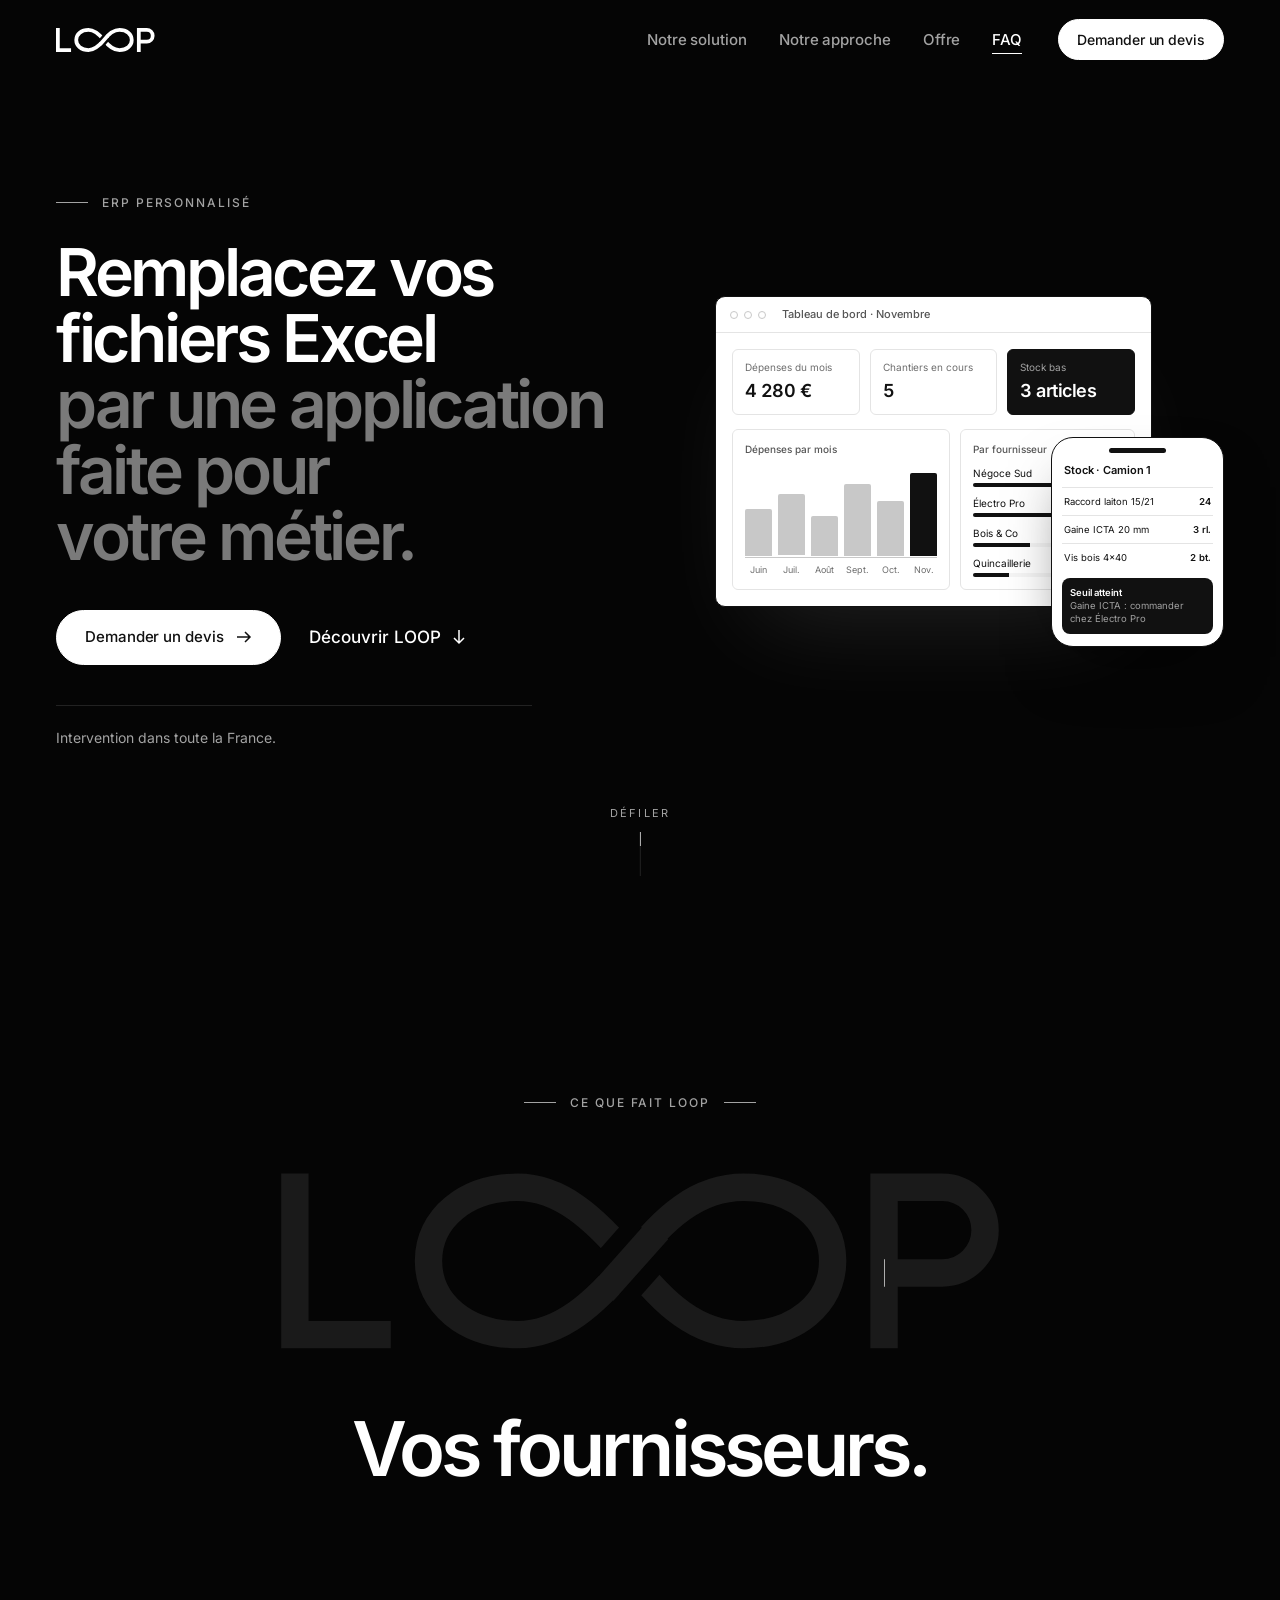
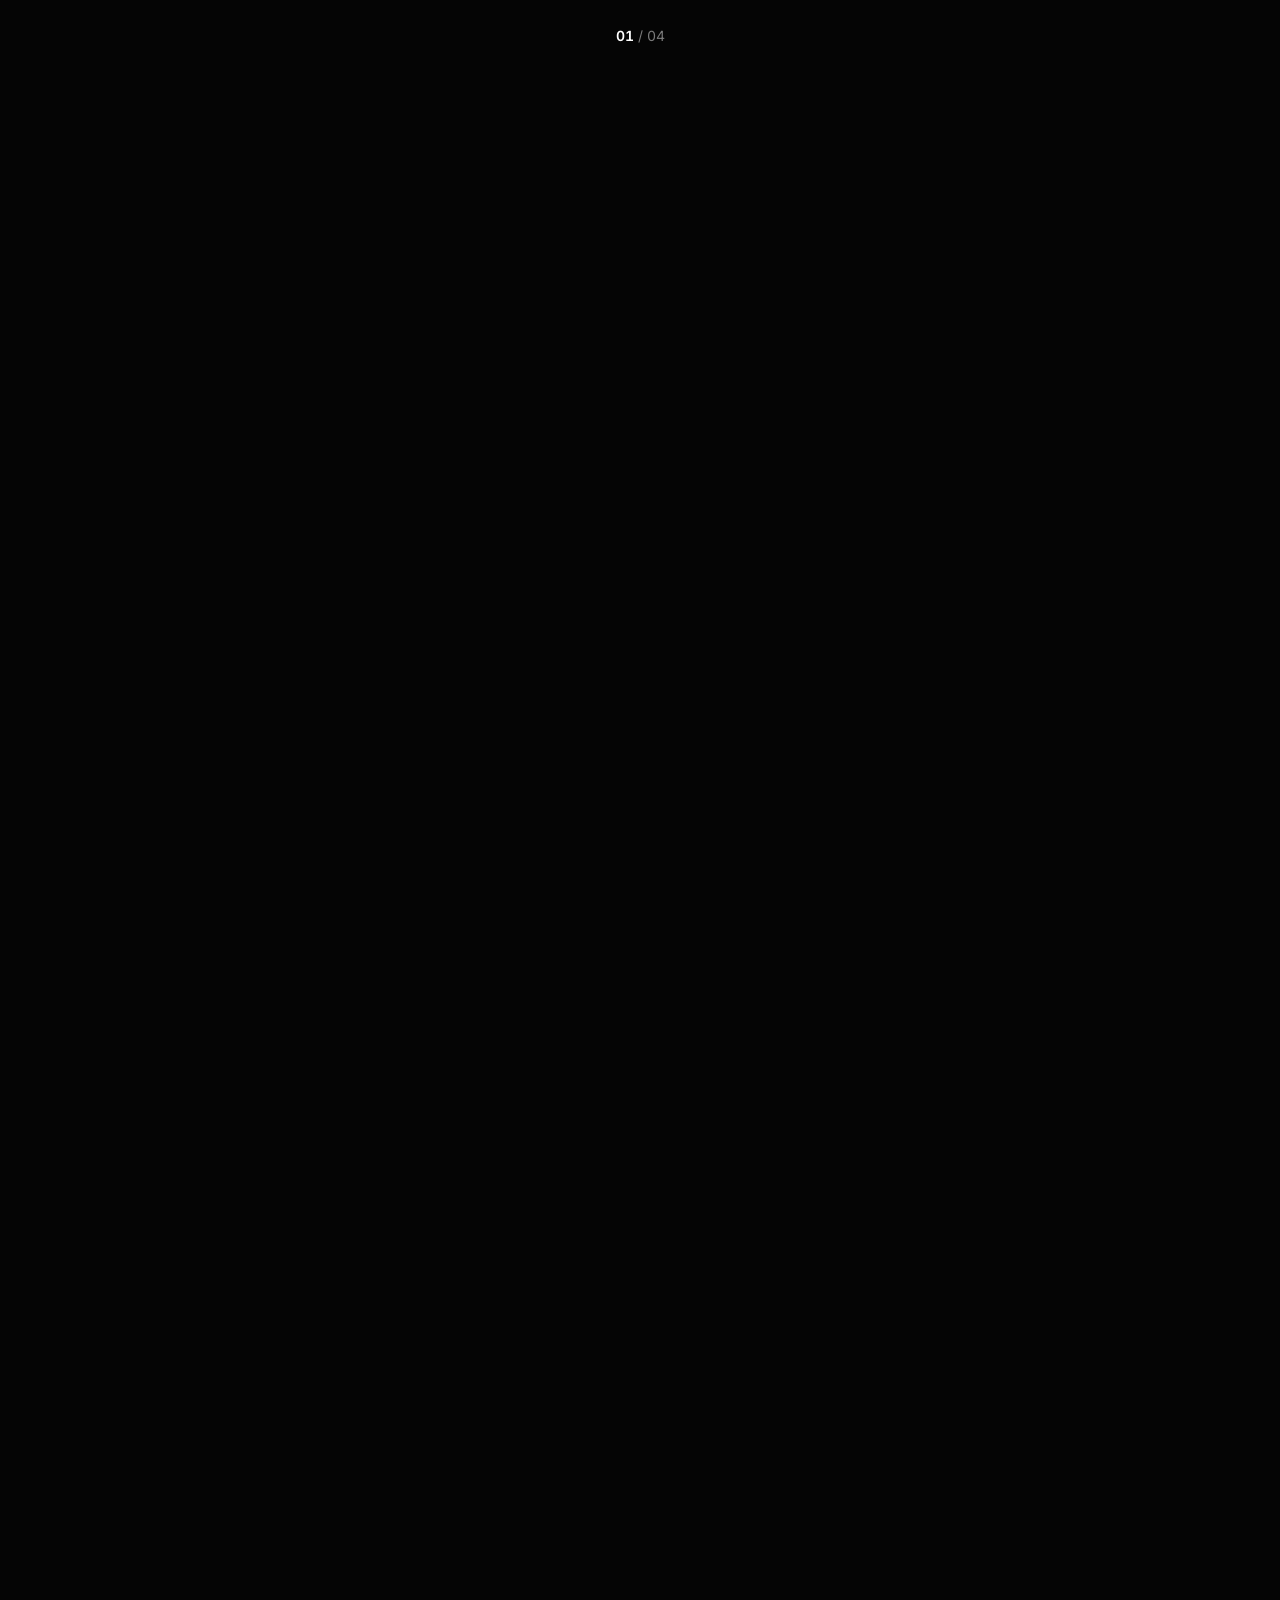
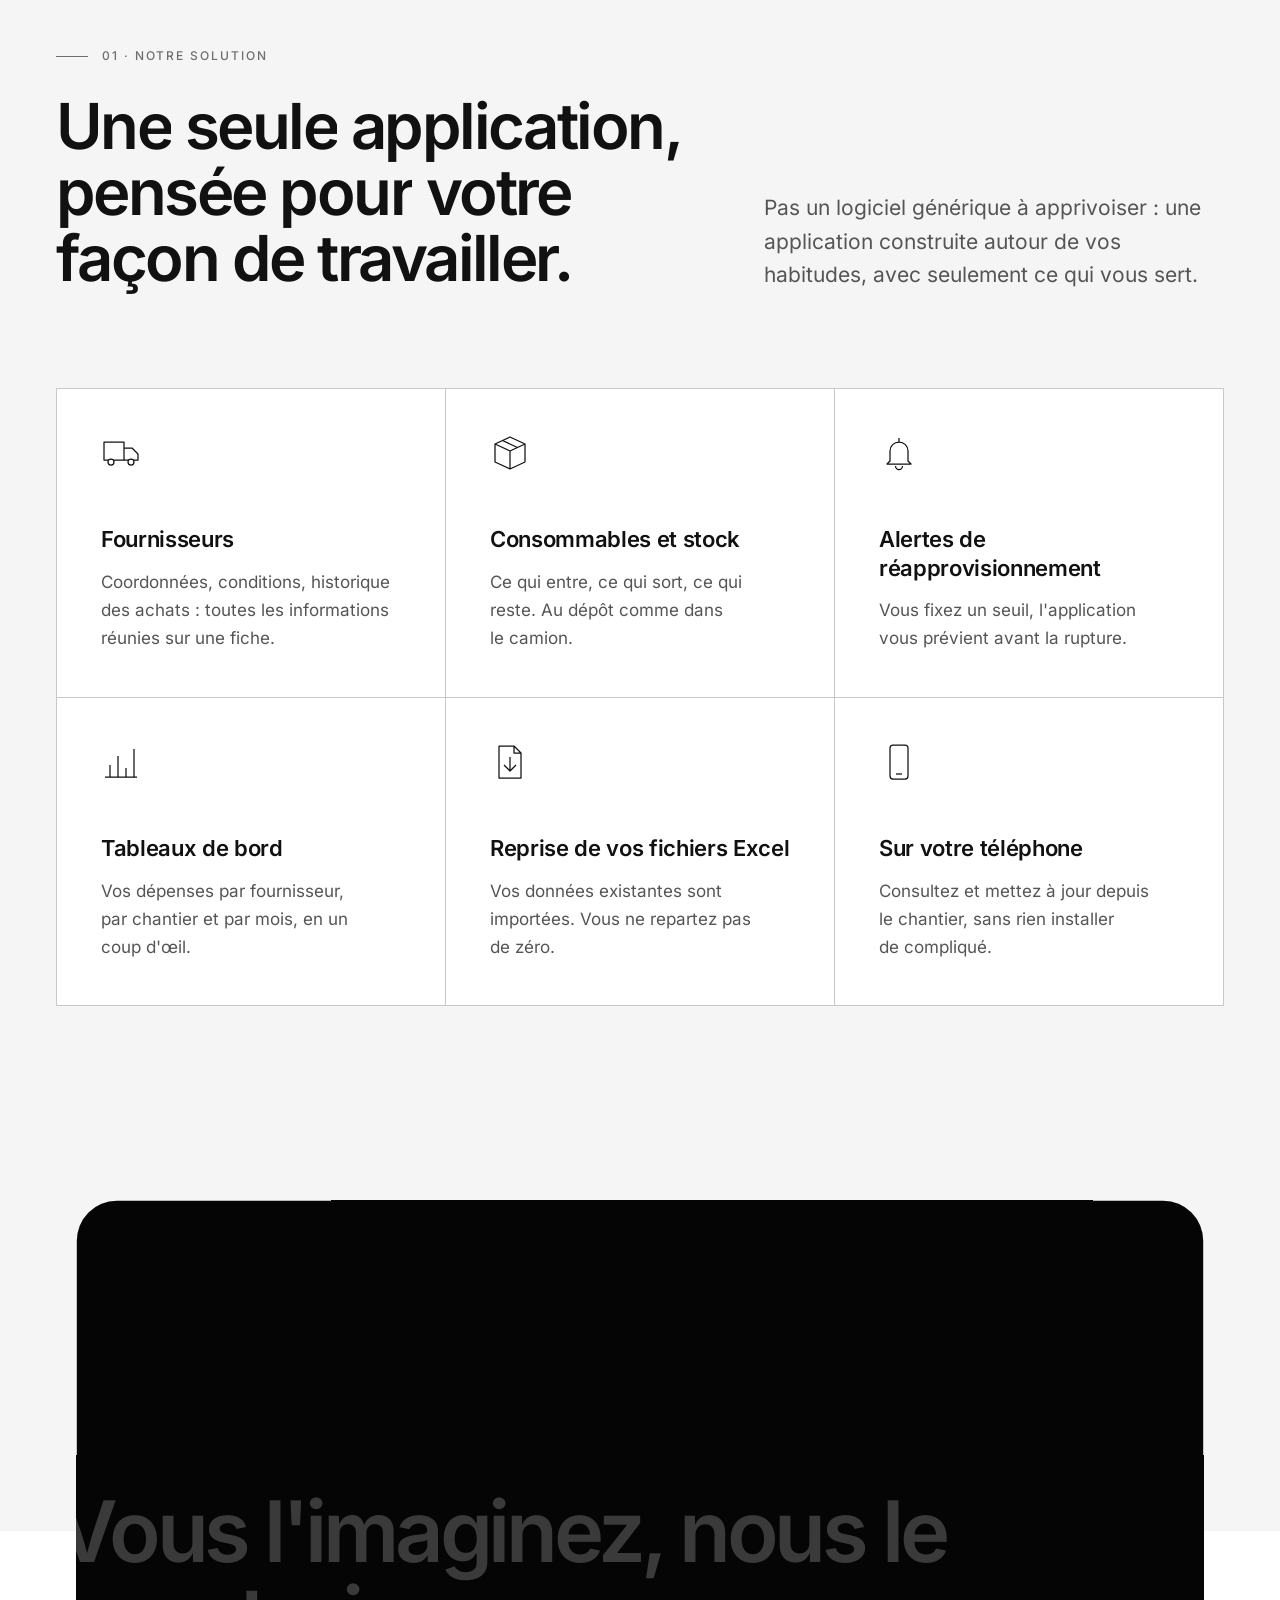
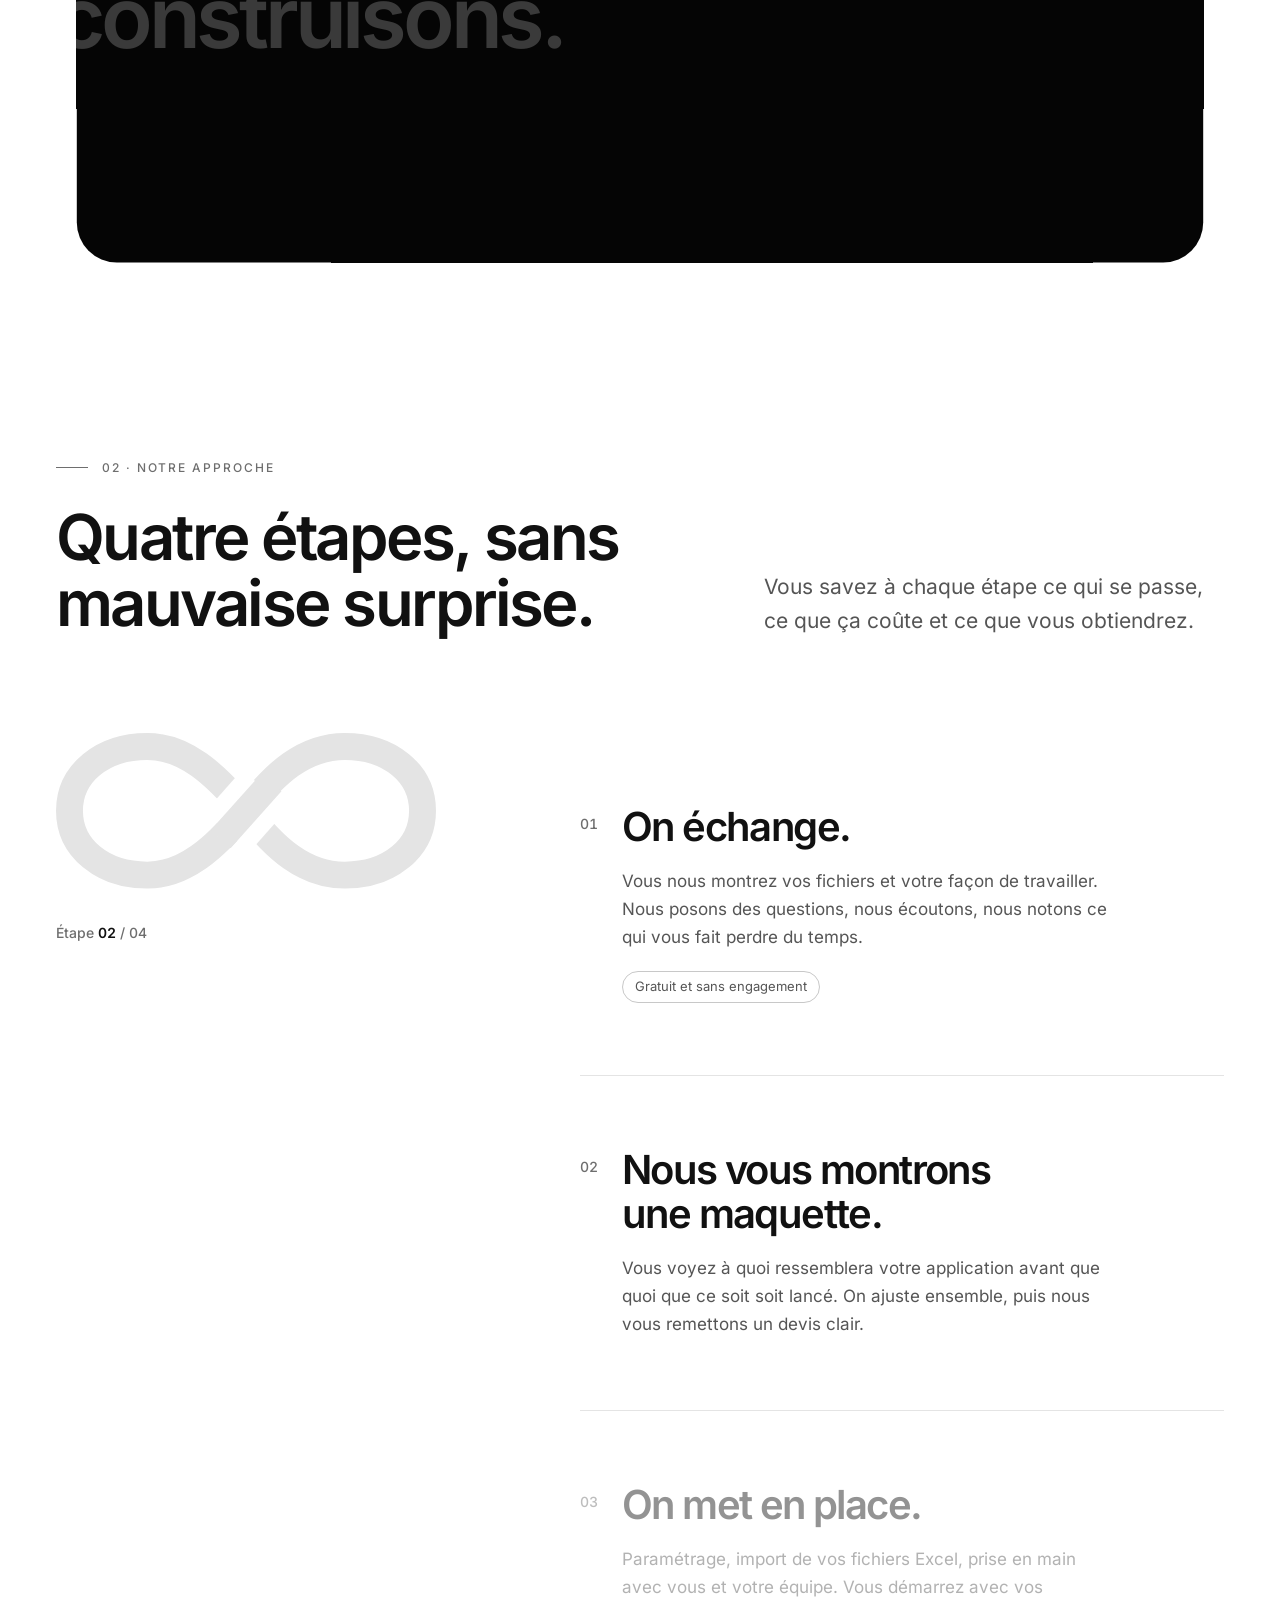
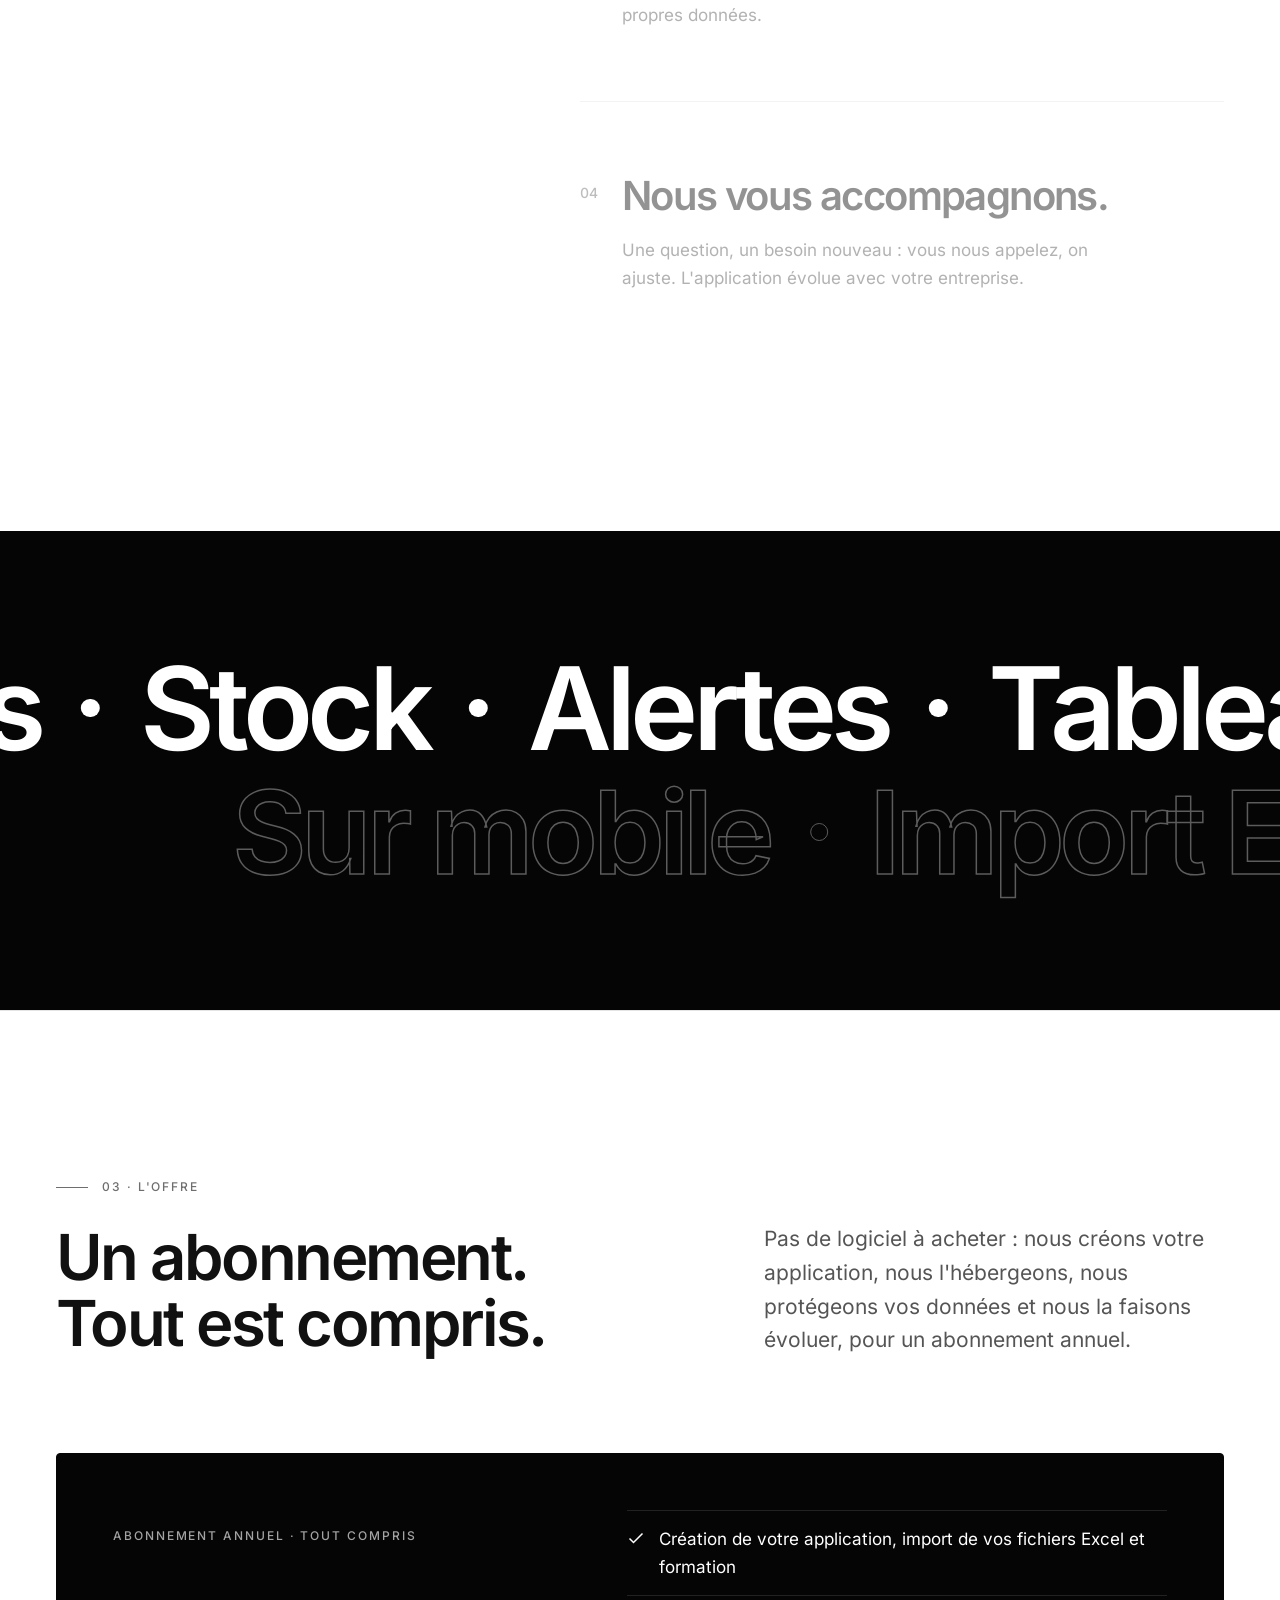
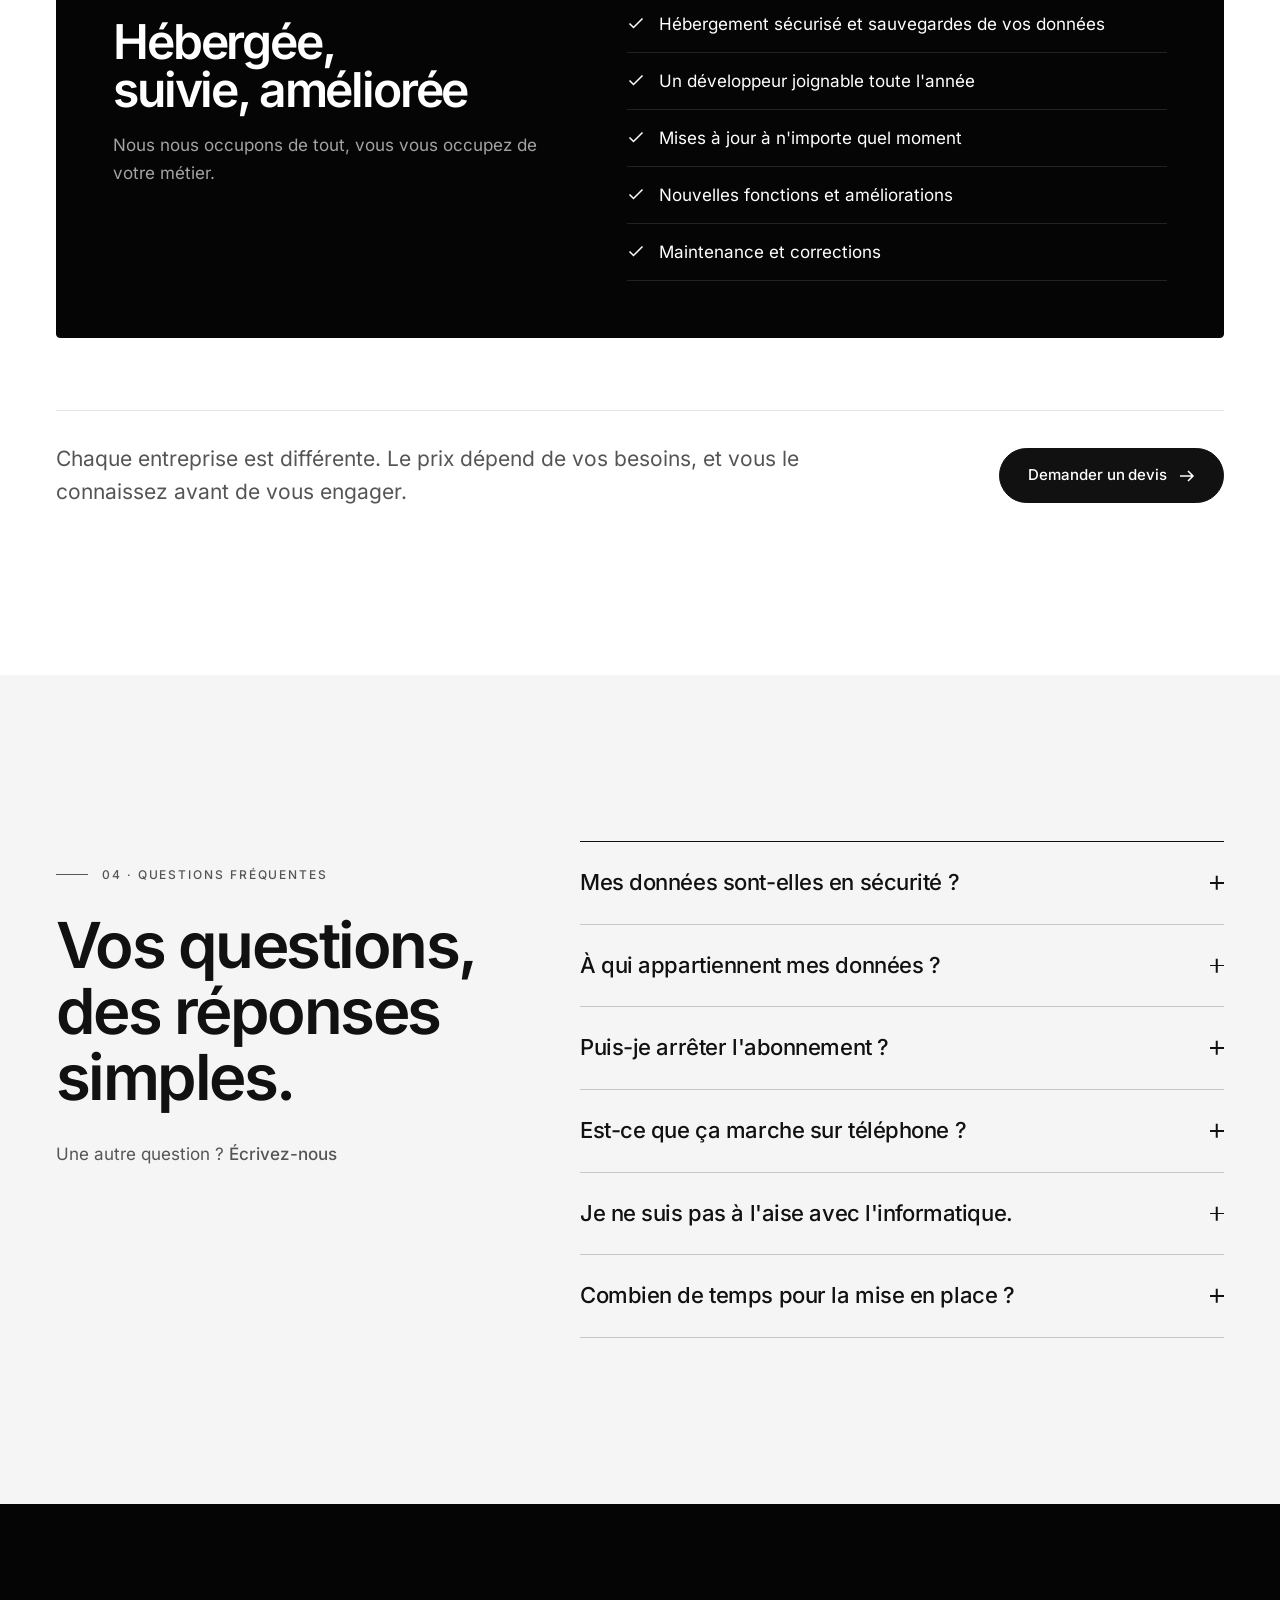
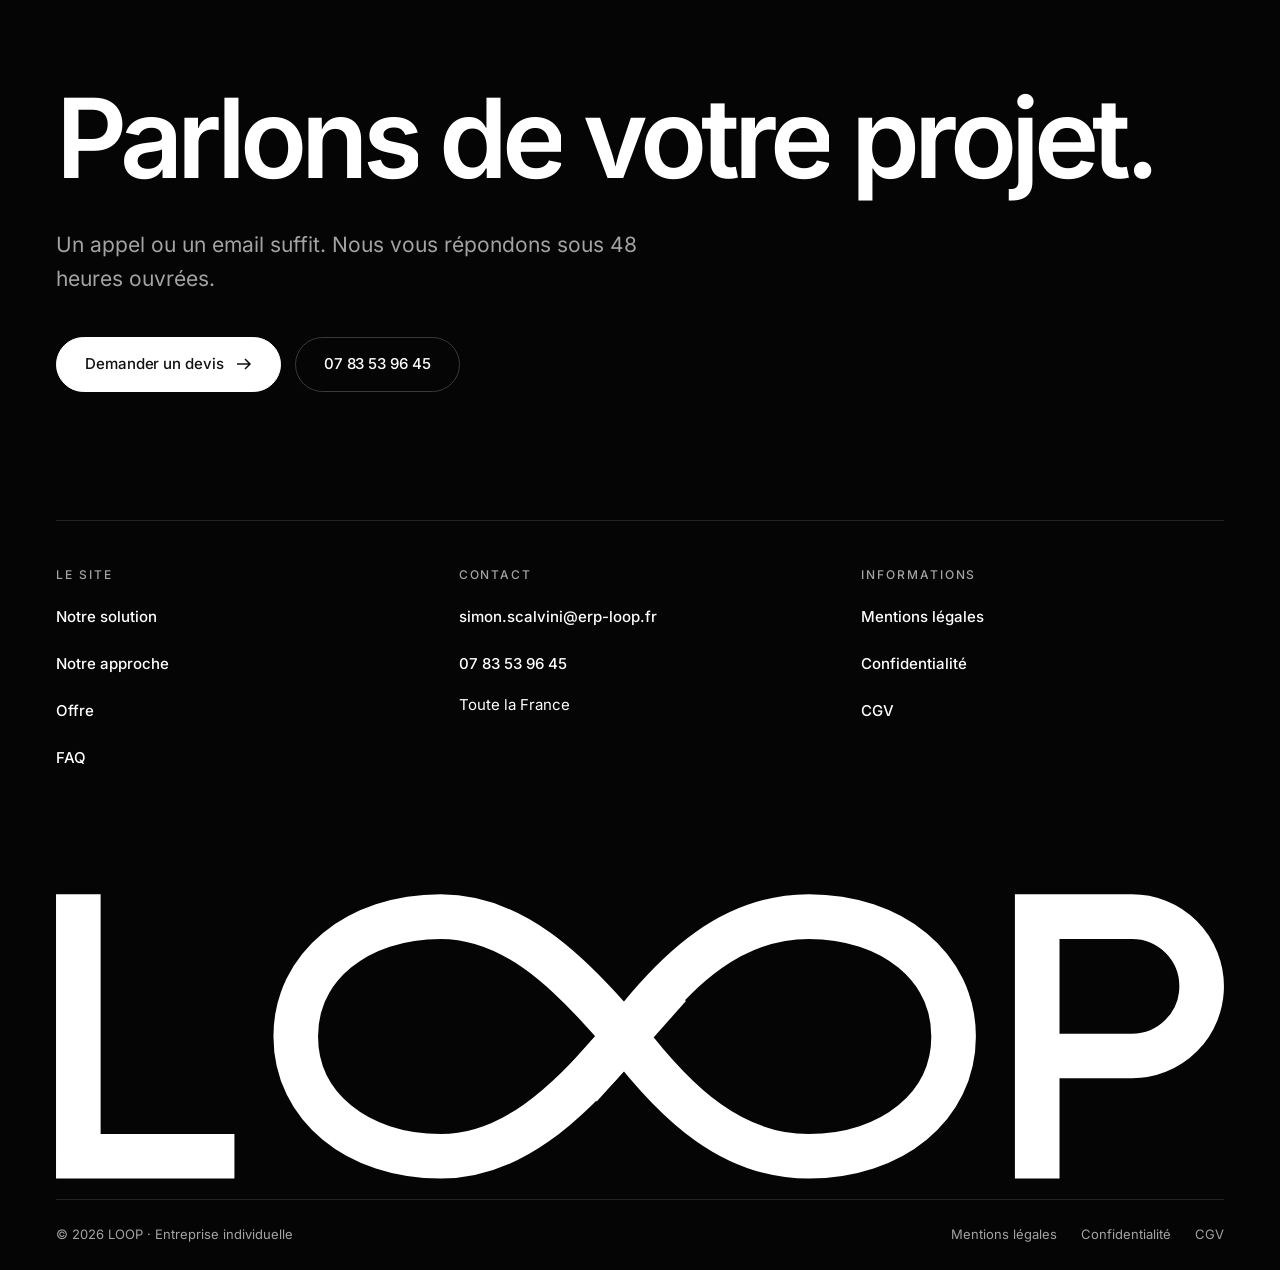
==== index.html @ 4b806daf "Offre : une seule carte noire, l'abonnement annuel tout compris La carte « Au démarrage » est retiré" ====
<!doctype html>
<html lang="fr" class="no-js">
<head>
  <meta charset="utf-8">
  <meta name="viewport" content="width=device-width, initial-scale=1, viewport-fit=cover">

  <!-- ========== SEO : titre et description affichés par Google ========== -->
  <title>LOOP · ERP personnalisé</title>
  <meta name="description" content="LOOP crée des ERP personnalisés pour les entreprises : fournisseurs, stock, alertes de réapprovisionnement et dépenses par chantier. Reprise de vos fichiers Excel, utilisable sur téléphone, accompagnement humain.">
  <link rel="canonical" href="https://erp-loop.fr/">
  <meta name="theme-color" content="#050505">

  <!-- ========== Partage sur les réseaux (Open Graph) ========== -->
  <meta property="og:type" content="website">
  <meta property="og:locale" content="fr_FR">
  <meta property="og:site_name" content="LOOP">
  <meta property="og:title" content="LOOP · Remplacez vos fichiers Excel par une application faite pour votre métier">
  <meta property="og:description" content="Fournisseurs, stock, alertes et dépenses par chantier au même endroit, sur ordinateur comme sur téléphone.">
  <meta property="og:url" content="https://erp-loop.fr/">
  <meta property="og:image" content="https://erp-loop.fr/assets/img/og-image.png">
  <meta property="og:image:width" content="1200">
  <meta property="og:image:height" content="630">
  <meta property="og:image:alt" content="Logo LOOP et le message : Remplacez vos fichiers Excel par une application faite pour votre métier.">
  <meta name="twitter:card" content="summary_large_image">

  <!-- ========== Icônes ========== -->
  <link rel="icon" href="favicon.ico" sizes="32x32">
  <link rel="icon" href="assets/img/logo/favicon.svg" type="image/svg+xml">
  <link rel="apple-touch-icon" href="apple-touch-icon.png">
  <link rel="manifest" href="site.webmanifest">

  <!-- ========== Police, styles et scripts ========== -->
  <link rel="preload" href="assets/fonts/inter-latin.woff2" as="font" type="font/woff2" crossorigin>
  <link rel="stylesheet" href="assets/css/style.css">
  <script src="assets/js/intro.js"></script>
  <script src="assets/js/vendor/lenis.min.js" defer></script>
  <script src="assets/js/main.js" defer></script>

  <!-- ========== Données structurées pour Google (à compléter) ========== -->
  <script type="application/ld+json">
  {
    "@context": "https://schema.org",
    "@type": "ProfessionalService",
    "name": "LOOP",
    "description": "ERP personnalisés : gestion des fournisseurs, du stock, alertes de réapprovisionnement et tableaux de bord.",
    "url": "https://erp-loop.fr/",
    "logo": "https://erp-loop.fr/assets/img/logo/loop-logo-noir.png",
    "email": "simon.scalvini@erp-loop.fr",
    "telephone": "+33783539645",
    "areaServed": "FR"
  }
  </script>
</head>

<body>
  <a class="skip-link" href="#contenu">Aller au contenu</a>

  <!-- ======================================================================
       ÉCRAN D'INTRODUCTION : le logo LOOP se dessine, puis le rideau se lève.
       Purement décoratif (masqué aux lecteurs d'écran).
       ====================================================================== -->
  <div class="intro" aria-hidden="true">
    <svg class="intro-logo" viewBox="22 74 419 102" width="419" height="102" focusable="false">
      <mask id="m-intro" maskUnits="userSpaceOnUse" x="0" y="0" width="600" height="300">
        <rect width="600" height="300" fill="#fff"/>
        <path d="M213.5,139.1 L238.5,110.9" stroke="#000" stroke-width="36"/>
      </mask>
      <path class="p-l" pathLength="1" d="M30,74 V168 H86" stroke-width="16" stroke-linejoin="miter"/>
      <path class="p-loop" pathLength="1" mask="url(#m-intro)" stroke-width="16" stroke-linejoin="round" d="M226,125 C245,100 265,82 292,82 C322,82 344,100 344,125 C344,150 322,168 292,168 C265,168 245,150 226,125 C205,100 185,82 160,82 C130,82 108,100 108,125 C108,150 130,168 160,168 C185,168 205,150 226,125 Z"/>
      <path class="p-cross" pathLength="1" d="M210,143 L242,107" stroke-width="16"/>
      <path class="p-p" pathLength="1" d="M374,176 V82 H408 A25,25 0 0 1 408,132 H374" stroke-width="16" stroke-linejoin="miter"/>
    </svg>
  </div>

  <!-- ======================================================================
       EN-TÊTE
       ====================================================================== -->
  <header class="site-header" data-header>
    <div class="container header-inner">
      <!-- Logo : il se redessine au survol de la souris -->
      <a class="brand" href="index.html" aria-label="LOOP, retour à l'accueil">
        <svg class="brand-logo" viewBox="22 74 419 102" width="419" height="102" aria-hidden="true" focusable="false">
          <mask id="m-head" maskUnits="userSpaceOnUse" x="0" y="0" width="600" height="300">
            <rect width="600" height="300" fill="#fff"/>
            <path d="M213.5,139.1 L238.5,110.9" stroke="#000" stroke-width="36"/>
          </mask>
          <g fill="none" stroke="currentColor" stroke-width="16">
            <path class="p-l" pathLength="1" d="M30,74 V168 H86"/>
            <path class="p-loop" pathLength="1" mask="url(#m-head)" stroke-linejoin="round" d="M226,125 C245,100 265,82 292,82 C322,82 344,100 344,125 C344,150 322,168 292,168 C265,168 245,150 226,125 C205,100 185,82 160,82 C130,82 108,100 108,125 C108,150 130,168 160,168 C185,168 205,150 226,125 Z"/>
            <path class="p-cross" pathLength="1" d="M210,143 L242,107"/>
            <path class="p-p" pathLength="1" d="M374,176 V82 H408 A25,25 0 0 1 408,132 H374"/>
          </g>
        </svg>
      </a>

      <nav class="nav" id="menu" aria-label="Navigation principale">
        <ul class="nav-list">
          <li><a href="#solution">Notre solution</a></li>
          <li><a href="#methode">Notre approche</a></li>
          <li><a href="#offre">Offre</a></li>
          <li><a href="#faq">FAQ</a></li>
        </ul>
        <div class="nav-contact">
          <a href="mailto:simon.scalvini@erp-loop.fr">simon.scalvini@erp-loop.fr</a>
          <a href="tel:+33783539645">07 83 53 96 45</a>
        </div>
      </nav>

      <a class="btn btn--small header-cta" href="mailto:simon.scalvini@erp-loop.fr?subject=Demande%20de%20devis" aria-label="Demander un devis" data-quote>
        <span class="only-desktop">Demander un devis</span><span class="only-mobile">Devis</span>
      </a>

      <button class="nav-toggle" type="button" aria-expanded="false" aria-controls="menu">
        <span class="sr-only" data-label>Ouvrir le menu</span>
        <i class="bar" aria-hidden="true"></i>
        <i class="bar" aria-hidden="true"></i>
      </button>
    </div>
    <!-- Barre fine qui indique la progression dans la page -->
    <span class="scroll-progress" aria-hidden="true"></span>
  </header>

  <main id="contenu">

    <!-- ====================================================================
         1. ACCUEIL
         ==================================================================== -->
    <section class="hero on-dark" data-theme="dark" data-hero aria-labelledby="titre-accueil">
      <div class="container hero-grid">
        <div class="hero-text" data-hero-text>
          <p class="eyebrow hero-fade" style="--i:0">ERP personnalisé</p>

          <h1 class="hero-title" id="titre-accueil">
            <span class="line"><span style="--i:0">Remplacez vos fichiers Excel</span></span>
            <span class="line line--muted"><span style="--i:1">par une application faite pour votre métier.</span></span>
          </h1>

          <div class="hero-actions hero-fade" style="--i:2">
            <a class="btn btn--light" href="mailto:simon.scalvini@erp-loop.fr?subject=Demande%20de%20devis" data-quote>
              Demander un devis
              <svg class="arrow" viewBox="0 0 16 16" fill="none" stroke="currentColor" stroke-width="1.5" aria-hidden="true"><path d="M1 8h13M9 3l5 5-5 5"/></svg>
            </a>
            <a class="link" href="#histoire">
              Découvrir LOOP
              <svg class="arrow" viewBox="0 0 16 16" fill="none" stroke="currentColor" stroke-width="1.5" aria-hidden="true"><path d="M8 1v13M3 9l5 5 5-5"/></svg>
            </a>
          </div>

          <p class="hero-note hero-fade" style="--i:3">Intervention dans toute la France.</p>
        </div>

        <!-- Maquette stylisée : exemple de tableau de bord + téléphone.
             Les chiffres sont fictifs. -->
        <div class="hero-visual" data-hero-visual>
          <div class="mockup mockup-in" role="img" aria-label="Exemple d'application LOOP : tableau de bord avec les dépenses du mois, les articles en stock bas et les dépenses par fournisseur, et sur téléphone une alerte de réapprovisionnement.">
            <div class="mock-window" aria-hidden="true">
              <div class="mock-bar"><i></i><i></i><i></i><b>Tableau de bord · Novembre</b></div>
              <div class="mock-body">
                <div class="mock-kpis">
                  <div class="mock-kpi"><span>Dépenses du mois</span><strong>4 280 €</strong></div>
                  <div class="mock-kpi"><span>Chantiers en cours</span><strong>5</strong></div>
                  <div class="mock-kpi mock-kpi--dark"><span>Stock bas</span><strong>3 articles</strong></div>
                </div>
                <div class="mock-panels">
                  <div class="mock-panel">
                    <b>Dépenses par mois</b>
                    <div class="mock-bars">
                      <span style="--h:52%;--i:0"></span>
                      <span style="--h:68%;--i:1"></span>
                      <span style="--h:44%;--i:2"></span>
                      <span style="--h:80%;--i:3"></span>
                      <span style="--h:61%;--i:4"></span>
                      <span style="--h:92%;--i:5"></span>
                    </div>
                    <div class="mock-months"><span>Juin</span><span>Juil.</span><span>Août</span><span>Sept.</span><span>Oct.</span><span>Nov.</span></div>
                  </div>
                  <div class="mock-panel">
                    <b>Par fournisseur</b>
                    <div class="mock-rows">
                      <div class="mock-row">Négoce Sud<em>1 840 €</em><i style="--w:86%;--i:0"></i></div>
                      <div class="mock-row">Électro Pro<em>1 120 €</em><i style="--w:54%;--i:1"></i></div>
                      <div class="mock-row">Bois &amp; Co<em>790 €</em><i style="--w:38%;--i:2"></i></div>
                      <div class="mock-row">Quincaillerie<em>530 €</em><i style="--w:24%;--i:3"></i></div>
                    </div>
                  </div>
                </div>
              </div>
            </div>

            <div class="mock-phone" aria-hidden="true">
              <b>Stock · Camion 1</b>
              <div class="mock-item">Raccord laiton 15/21<em>24</em></div>
              <div class="mock-item">Gaine ICTA 20 mm<em>3 rl.</em></div>
              <div class="mock-item">Vis bois 4×40<em>2 bt.</em></div>
              <div class="mock-alert"><strong>Seuil atteint</strong><span>Gaine ICTA : commander chez Électro Pro</span></div>
            </div>
          </div>
        </div>
      </div>
      </div>

      <!-- Indication de défilement -->
      <a class="scroll-cue hero-fade" style="--i:4" href="#histoire" aria-label="Faire défiler vers la suite">
        <span>Défiler</span><i aria-hidden="true"></i>
      </a>
    </section>

    <!-- ====================================================================
         HISTOIRE : section « épinglée ». En défilant, le symbole LOOP se
         dessine et relie, un par un, les éléments de votre gestion.
         ==================================================================== -->
    <section class="story on-dark" id="histoire" data-theme="dark" data-story aria-labelledby="titre-histoire">
      <div class="story-sticky">
        <p class="eyebrow story-eyebrow">Ce que fait LOOP</p>
        <h2 class="sr-only" id="titre-histoire">Tout est relié, au même endroit</h2>

        <div class="story-logo">
          <svg class="story-track" viewBox="22 74 419 102" width="419" height="102" aria-hidden="true" focusable="false">
          <mask id="m-story-track" maskUnits="userSpaceOnUse" x="0" y="0" width="600" height="300">
            <rect width="600" height="300" fill="#fff"/>
            <path d="M213.5,139.1 L238.5,110.9" stroke="#000" stroke-width="36"/>
          </mask>
          <g fill="none" stroke="currentColor" stroke-width="16">
            <path class="p-l" d="M30,74 V168 H86"/>
            <path class="p-loop" mask="url(#m-story-track)" stroke-linejoin="round" d="M226,125 C245,100 265,82 292,82 C322,82 344,100 344,125 C344,150 322,168 292,168 C265,168 245,150 226,125 C205,100 185,82 160,82 C130,82 108,100 108,125 C108,150 130,168 160,168 C185,168 205,150 226,125 Z"/>
            <path class="p-cross" d="M210,143 L242,107"/>
            <path class="p-p" d="M374,176 V82 H408 A25,25 0 0 1 408,132 H374"/>
          </g>
        </svg>
          <svg class="story-draw" viewBox="22 74 419 102" width="419" height="102" aria-hidden="true" focusable="false">
          <mask id="m-story" maskUnits="userSpaceOnUse" x="0" y="0" width="600" height="300">
            <rect width="600" height="300" fill="#fff"/>
            <path d="M213.5,139.1 L238.5,110.9" stroke="#000" stroke-width="36"/>
          </mask>
          <g fill="none" stroke="currentColor" stroke-width="16">
            <path class="p-l" pathLength="1" d="M30,74 V168 H86"/>
            <path class="p-loop" pathLength="1" mask="url(#m-story)" stroke-linejoin="round" d="M226,125 C245,100 265,82 292,82 C322,82 344,100 344,125 C344,150 322,168 292,168 C265,168 245,150 226,125 C205,100 185,82 160,82 C130,82 108,100 108,125 C108,150 130,168 160,168 C185,168 205,150 226,125 Z"/>
            <path class="p-cross" pathLength="1" d="M210,143 L242,107"/>
            <path class="p-p" pathLength="1" d="M374,176 V82 H408 A25,25 0 0 1 408,132 H374"/>
          </g>
        </svg>
        </div>

        <ol class="story-lines">
          <li class="is-current"><strong>Vos fournisseurs.</strong></li>
          <li><strong>Votre stock.</strong></li>
          <li><strong>Vos dépenses.</strong></li>
          <li><strong>Tout est relié.</strong><span>Un seul outil, pensé pour votre entreprise.</span></li>
        </ol>

        <p class="story-count" aria-hidden="true"><strong data-story-count>01</strong> / 04</p>
      </div>
    </section>

    <!-- ====================================================================
         2. LA SOLUTION
         ==================================================================== -->
    <section class="section solution" id="solution" aria-labelledby="titre-solution">
      <div class="container">
        <div class="section-head">
          <div>
            <p class="eyebrow reveal">01 · Notre solution</p>
            <h2 class="split" id="titre-solution">Une seule application, pensée pour votre façon de travailler.</h2>
          </div>
          <p class="lead reveal" style="--d:2">
            Pas un logiciel générique à apprivoiser : une application construite autour
            de vos habitudes, avec seulement ce qui vous sert.
          </p>
        </div>

        <ul class="features">
          <li class="feature reveal">
            <span class="feature-icon" aria-hidden="true">
              <svg viewBox="0 0 40 40" fill="none" stroke="currentColor" stroke-width="1.25" stroke-linejoin="round"><path d="M3 9h20v18H3zM23 15h8l6 6v6H23z"/><circle cx="10" cy="29" r="3" fill="#fff"/><circle cx="30" cy="29" r="3" fill="#fff"/></svg>
            </span>
            <h3>Fournisseurs</h3>
            <p>Coordonnées, conditions, historique des achats : toutes les informations réunies sur une fiche.</p>
          </li>
          <li class="feature reveal" style="--d:1">
            <span class="feature-icon" aria-hidden="true">
              <svg viewBox="0 0 40 40" fill="none" stroke="currentColor" stroke-width="1.25" stroke-linejoin="round"><path d="M20 4l15 7v18l-15 7-15-7V11zM5 11l15 7 15-7M20 18v18M12.5 7.5l15 7"/></svg>
            </span>
            <h3>Consommables et stock</h3>
            <p>Ce qui entre, ce qui sort, ce qui reste. Au dépôt comme dans le camion.</p>
          </li>
          <li class="feature reveal" style="--d:2">
            <span class="feature-icon" aria-hidden="true">
              <svg viewBox="0 0 40 40" fill="none" stroke="currentColor" stroke-width="1.25" stroke-linejoin="round"><path d="M11 28V18a9 9 0 0 1 18 0v10l3 3H8zM16.5 33a3.5 3.5 0 0 0 7 0M20 5v4"/></svg>
            </span>
            <h3>Alertes de réapprovisionnement</h3>
            <p>Vous fixez un seuil, l'application vous prévient avant la rupture.</p>
          </li>
          <li class="feature reveal">
            <span class="feature-icon" aria-hidden="true">
              <svg viewBox="0 0 40 40" fill="none" stroke="currentColor" stroke-width="1.25"><path d="M4 35h32M9 35V23M17 35V14M25 35V26M33 35V7"/></svg>
            </span>
            <h3>Tableaux de bord</h3>
            <p>Vos dépenses par fournisseur, par chantier et par mois, en un coup d'œil.</p>
          </li>
          <li class="feature reveal" style="--d:1">
            <span class="feature-icon" aria-hidden="true">
              <svg viewBox="0 0 40 40" fill="none" stroke="currentColor" stroke-width="1.25" stroke-linejoin="round"><path d="M9 4h15l7 7v25H9zM24 4v7h7M20 15v14M14 23l6 6 6-6"/></svg>
            </span>
            <h3>Reprise de vos fichiers Excel</h3>
            <p>Vos données existantes sont importées. Vous ne repartez pas de zéro.</p>
          </li>
          <li class="feature reveal" style="--d:2">
            <span class="feature-icon" aria-hidden="true">
              <svg viewBox="0 0 40 40" fill="none" stroke="currentColor" stroke-width="1.25" stroke-linejoin="round"><rect x="11" y="3" width="18" height="34" rx="3"/><path d="M17 32h6"/></svg>
            </span>
            <h3>Sur votre téléphone</h3>
            <p>Consultez et mettez à jour depuis le chantier, sans rien installer de compliqué.</p>
          </li>
        </ul>
      </div>
    </section>

    <!-- Bandeau noir : il s'élargit jusqu'aux bords, puis les mots s'éclairent -->
    <div class="statement-wrap">
      <section class="statement on-dark" data-theme="dark" data-expand aria-label="Notre promesse">
        <div class="container">
          <svg class="statement-symbol reveal" viewBox="99 73 254 104" width="254" height="104" aria-hidden="true" focusable="false">
            <mask id="m-statement" maskUnits="userSpaceOnUse" x="0" y="0" width="600" height="300">
              <rect width="600" height="300" fill="#fff"/>
              <path d="M213.5,139.1 L238.5,110.9" stroke="#000" stroke-width="40"/>
            </mask>
            <g fill="none" stroke="#fff" stroke-width="18">
              <path mask="url(#m-statement)" stroke-linejoin="round" d="M226,125 C245,100 265,82 292,82 C322,82 344,100 344,125 C344,150 322,168 292,168 C265,168 245,150 226,125 C205,100 185,82 160,82 C130,82 108,100 108,125 C108,150 130,168 160,168 C185,168 205,150 226,125 Z"/>
              <path d="M209,144 L243,106"/>
            </g>
          </svg>
          <p class="statement-text" data-words>Vous l'imaginez, nous le construisons.</p>
        </div>
      </section>
    </div>

    <!-- ====================================================================
         3. COMMENT ÇA MARCHE
         ==================================================================== -->
    <section class="section method" id="methode" aria-labelledby="titre-methode">
      <div class="container">
        <div class="section-head">
          <div>
            <p class="eyebrow reveal">02 · Notre approche</p>
            <h2 class="split" id="titre-methode">Quatre étapes, sans mauvaise surprise.</h2>
          </div>
          <p class="lead reveal" style="--d:2">
            Vous savez à chaque étape ce qui se passe, ce que ça coûte et ce que vous
            obtiendrez.
          </p>
        </div>

        <div class="method-grid" data-method>
          <!-- Le symbole LOOP se dessine au fur et à mesure des étapes -->
          <div class="method-visual" aria-hidden="true">
            <svg class="method-symbol" viewBox="99 73 254 104" width="254" height="104" focusable="false">
              <mask id="m-method" maskUnits="userSpaceOnUse" x="0" y="0" width="600" height="300">
                <rect width="600" height="300" fill="#fff"/>
                <path d="M213.5,139.1 L238.5,110.9" stroke="#000" stroke-width="40"/>
              </mask>
              <g fill="none" stroke-width="18" stroke-linejoin="round">
                <path class="track" mask="url(#m-method)" d="M226,125 C245,100 265,82 292,82 C322,82 344,100 344,125 C344,150 322,168 292,168 C265,168 245,150 226,125 C205,100 185,82 160,82 C130,82 108,100 108,125 C108,150 130,168 160,168 C185,168 205,150 226,125 Z"/>
                <path class="track" d="M209,144 L243,106"/>
                <path class="p-loop" pathLength="1" mask="url(#m-method)" d="M226,125 C245,100 265,82 292,82 C322,82 344,100 344,125 C344,150 322,168 292,168 C265,168 245,150 226,125 C205,100 185,82 160,82 C130,82 108,100 108,125 C108,150 130,168 160,168 C185,168 205,150 226,125 Z"/>
                <path class="p-cross" pathLength="1" d="M209,144 L243,106"/>
              </g>
            </svg>
            <p class="method-counter">Étape <strong data-step-current>01</strong> / 04</p>
          </div>

          <ol class="steps">
            <li class="step" data-step="01">
              <span class="step-num">01</span>
              <h3>On échange.</h3>
              <p>Vous nous montrez vos fichiers et votre façon de travailler. Nous posons des questions, nous écoutons, nous notons ce qui vous fait perdre du temps.</p>
              <span class="tag">Gratuit et sans engagement</span>
            </li>
            <li class="step" data-step="02">
              <span class="step-num">02</span>
              <h3>Nous vous montrons une maquette.</h3>
              <p>Vous voyez à quoi ressemblera votre application avant que quoi que ce soit soit lancé. On ajuste ensemble, puis nous vous remettons un devis clair.</p>
            </li>
            <li class="step" data-step="03">
              <span class="step-num">03</span>
              <h3>On met en place.</h3>
              <p>Paramétrage, import de vos fichiers Excel, prise en main avec vous et votre équipe. Vous démarrez avec vos propres données.</p>
            </li>
            <li class="step" data-step="04">
              <span class="step-num">04</span>
              <h3>Nous vous accompagnons.</h3>
              <p>Une question, un besoin nouveau : vous nous appelez, on ajuste. L'application évolue avec votre entreprise.</p>
            </li>
          </ol>
        </div>
      </div>
    </section>

    <!-- Bandeau de mots qui glissent selon le défilement (décoratif) -->
    <div class="ticker on-dark" data-theme="dark" data-ticker aria-hidden="true">
      <p class="ticker-row" data-dir="-1">Fournisseurs <i></i> Stock <i></i> Alertes <i></i> Tableaux de bord <i></i> Fournisseurs <i></i> Stock <i></i> Alertes <i></i></p>
      <p class="ticker-row ticker-row--outline" data-dir="1">Sur mobile <i></i> Import Excel <i></i> Accompagnement <i></i> Sur mobile <i></i> Import Excel <i></i> Accompagnement <i></i></p>
    </div>

    <!-- ====================================================================
         4. L'OFFRE
         ==================================================================== -->
    <section class="section offer" id="offre" aria-labelledby="titre-offre">
      <div class="container">
        <div class="section-head">
          <div>
            <p class="eyebrow reveal">03 · L'offre</p>
            <h2 class="split" id="titre-offre">Un abonnement. Tout est compris.</h2>
          </div>
          <p class="lead reveal" style="--d:2">
            Pas de logiciel à acheter&nbsp;: nous créons votre application, nous l'hébergeons,
            nous protégeons vos données et nous la faisons évoluer, pour un abonnement annuel.
          </p>
        </div>

        <!-- Une seule offre : l'abonnement annuel, tout compris -->
        <article class="offer-card offer-card--dark offer-card--single on-dark reveal">
          <div class="offer-main">
            <p class="offer-kicker"><span>Abonnement annuel · Tout compris</span></p>
            <h3>Hébergée, suivie, améliorée</h3>
            <p>Nous nous occupons de tout, vous vous occupez de votre métier.</p>
          </div>
          <ul class="check-list">
              <li><svg viewBox="0 0 18 18" fill="none" stroke="currentColor" stroke-width="1.5" aria-hidden="true"><path d="M2.5 9.5l4 4 9-9"/></svg>Création de votre application, import de vos fichiers Excel et formation</li>
              <li><svg viewBox="0 0 18 18" fill="none" stroke="currentColor" stroke-width="1.5" aria-hidden="true"><path d="M2.5 9.5l4 4 9-9"/></svg>Hébergement sécurisé et sauvegardes de vos données</li>
              <li><svg viewBox="0 0 18 18" fill="none" stroke="currentColor" stroke-width="1.5" aria-hidden="true"><path d="M2.5 9.5l4 4 9-9"/></svg>Un développeur joignable toute l'année</li>
              <li><svg viewBox="0 0 18 18" fill="none" stroke="currentColor" stroke-width="1.5" aria-hidden="true"><path d="M2.5 9.5l4 4 9-9"/></svg>Mises à jour à n'importe quel moment</li>
              <li><svg viewBox="0 0 18 18" fill="none" stroke="currentColor" stroke-width="1.5" aria-hidden="true"><path d="M2.5 9.5l4 4 9-9"/></svg>Nouvelles fonctions et améliorations</li>
              <li><svg viewBox="0 0 18 18" fill="none" stroke="currentColor" stroke-width="1.5" aria-hidden="true"><path d="M2.5 9.5l4 4 9-9"/></svg>Maintenance et corrections</li>
          </ul>
        </article>

        <div class="offer-foot reveal">
          <p>Chaque entreprise est différente. Le prix dépend de vos besoins, et vous le connaissez avant de vous engager.</p>
          <a class="btn" href="mailto:simon.scalvini@erp-loop.fr?subject=Demande%20de%20devis" data-quote>
            Demander un devis
            <svg class="arrow" viewBox="0 0 16 16" fill="none" stroke="currentColor" stroke-width="1.5" aria-hidden="true"><path d="M1 8h13M9 3l5 5-5 5"/></svg>
          </a>
        </div>
      </div>
    </section>

    <!-- ====================================================================
         5. FAQ  (balises <details> : fonctionnent même sans JavaScript)
         ==================================================================== -->
    <section class="section faq" id="faq" aria-labelledby="titre-faq">
      <div class="container faq-grid">
        <div class="faq-intro">
          <p class="eyebrow reveal">04 · Questions fréquentes</p>
          <h2 class="split" id="titre-faq">Vos questions, des réponses simples.</h2>
          <p class="reveal" style="--d:2">Une autre question ? <a class="link" href="mailto:simon.scalvini@erp-loop.fr">Écrivez-nous</a></p>
        </div>

        <div class="faq-list reveal">
          <details class="faq-item">
            <summary>Mes données sont-elles en sécurité ?<span class="faq-sign" aria-hidden="true"></span></summary>
            <div class="faq-answer">
              <p>Oui. Nous stockons vos données chez Supabase, un hébergeur professionnel, sur des serveurs situés en Europe. La connexion est chiffrée et des sauvegardes automatiques sont faites chaque jour.</p>
              <p>Chaque personne de votre équipe a son propre accès, et vous décidez qui peut voir ou modifier quoi.</p>
            </div>
          </details>
          <details class="faq-item">
            <summary>À qui appartiennent mes données ?<span class="faq-sign" aria-hidden="true"></span></summary>
            <div class="faq-answer">
              <p>À vous, sans exception. Nous les stockons et les protégeons pour vous, et vous pouvez les récupérer à tout moment dans un fichier Excel.</p>
            </div>
          </details>
          <details class="faq-item">
            <summary>Puis-je arrêter l'abonnement ?<span class="faq-sign" aria-hidden="true"></span></summary>
            <div class="faq-answer">
              <p>Oui. L'abonnement est annuel : chaque année, vous choisissez de le renouveler ou non. Avant la fin, nous vous remettons l'ensemble de vos données dans un fichier Excel.</p>
            </div>
          </details>
          <details class="faq-item">
            <summary>Est-ce que ça marche sur téléphone ?<span class="faq-sign" aria-hidden="true"></span></summary>
            <div class="faq-answer">
              <p>Oui. L'application s'adapte au téléphone, à la tablette et à l'ordinateur. Rien à installer depuis un magasin d'applications : un lien suffit, et vous pouvez l'ajouter à l'écran d'accueil de votre téléphone.</p>
            </div>
          </details>
          <details class="faq-item">
            <summary>Je ne suis pas à l'aise avec l'informatique.<span class="faq-sign" aria-hidden="true"></span></summary>
            <div class="faq-answer">
              <p>C'est justement pour vous. L'application ne contient que ce dont vous avez besoin, nous vous formons à son utilisation, et nous restons joignables ensuite.</p>
            </div>
          </details>
          <details class="faq-item">
            <summary>Combien de temps pour la mise en place ?<span class="faq-sign" aria-hidden="true"></span></summary>
            <div class="faq-answer">
              <p>En général quelques semaines, selon la quantité de données à reprendre et les fonctions souhaitées. Le délai est précisé dans le devis.</p>
            </div>
          </details>
        </div>
      </div>
    </section>

  </main>

  <!-- ======================================================================
       PIED DE PAGE (identique sur toutes les pages)
       ====================================================================== -->
  <footer class="site-footer on-dark" data-theme="dark">
    <div class="container">
      <div class="footer-cta">
        <h2 class="footer-title split">Parlons de votre projet.</h2>
        <p class="footer-lead reveal" style="--d:1">Un appel ou un email suffit. Nous vous répondons sous 48 heures ouvrées.</p>
        <div class="footer-actions reveal" style="--d:2">
          <a class="btn btn--light" href="mailto:simon.scalvini@erp-loop.fr?subject=Demande%20de%20devis" data-quote>
            Demander un devis
            <svg class="arrow" viewBox="0 0 16 16" fill="none" stroke="currentColor" stroke-width="1.5" aria-hidden="true"><path d="M1 8h13M9 3l5 5-5 5"/></svg>
          </a>
          <a class="btn btn--ghost-light" href="tel:+33783539645">07 83 53 96 45</a>
        </div>
      </div>

      <div class="footer-top">
        <nav class="footer-col" aria-labelledby="pied-nav">
          <h2 id="pied-nav">Le site</h2>
          <ul>
            <li><a class="link" href="index.html#solution">Notre solution</a></li>
            <li><a class="link" href="index.html#methode">Notre approche</a></li>
            <li><a class="link" href="index.html#offre">Offre</a></li>
            <li><a class="link" href="index.html#faq">FAQ</a></li>
          </ul>
        </nav>
        <div class="footer-col">
          <h2>Contact</h2>
          <ul>
            <li><a class="link" href="mailto:simon.scalvini@erp-loop.fr">simon.scalvini@erp-loop.fr</a></li>
            <li><a class="link" href="tel:+33783539645">07 83 53 96 45</a></li>
            <li>Toute la France</li>
          </ul>
        </div>
        <nav class="footer-col" aria-labelledby="pied-legal">
          <h2 id="pied-legal">Informations</h2>
          <ul>
            <li><a class="link" href="mentions-legales.html">Mentions légales</a></li>
            <li><a class="link" href="confidentialite.html">Confidentialité</a></li>
            <li><a class="link" href="cgv.html">CGV</a></li>
          </ul>
        </nav>
      </div>

      <!-- Grand logo qui se dessine quand on arrive en bas de page -->
      <svg class="footer-wordmark" data-reveal-self viewBox="22 66 419 118" width="419" height="118" aria-hidden="true" focusable="false">
        <mask id="m-foot" maskUnits="userSpaceOnUse" x="0" y="0" width="600" height="300">
          <rect width="600" height="300" fill="#fff"/>
          <path d="M213.5,139.1 L238.5,110.9" stroke="#000" stroke-width="36"/>
        </mask>
        <g stroke-width="16">
          <path class="draw p-l" pathLength="1" d="M30,74 V168 H86"/>
          <path class="draw p-loop" pathLength="1" mask="url(#m-foot)" stroke-linejoin="round" d="M226,125 C245,100 265,82 292,82 C322,82 344,100 344,125 C344,150 322,168 292,168 C265,168 245,150 226,125 C205,100 185,82 160,82 C130,82 108,100 108,125 C108,150 130,168 160,168 C185,168 205,150 226,125 Z"/>
          <path class="draw p-cross" pathLength="1" d="M210,143 L242,107"/>
          <path class="draw p-p" pathLength="1" d="M374,176 V82 H408 A25,25 0 0 1 408,132 H374"/>
        </g>
      </svg>

      <div class="footer-bottom">
        <p>© <span data-year>2026</span> LOOP · Entreprise individuelle</p>
        <ul>
          <li><a href="mentions-legales.html">Mentions légales</a></li>
          <li><a href="confidentialite.html">Confidentialité</a></li>
          <li><a href="cgv.html">CGV</a></li>
        </ul>
      </div>
    </div>
  </footer>

  <!-- ======================================================================
       FENÊTRE « DEMANDER UN DEVIS »
       S'ouvre au clic sur tous les boutons « Demander un devis » (attribut
       data-quote). Les demandes sont envoyées par FormSubmit à
       simon.scalvini@erp-loop.fr (pour changer d'adresse : voir README).
       Sans JavaScript, ces boutons ouvrent simplement un email.
       ====================================================================== -->
  <dialog class="quote" id="devis" aria-labelledby="titre-devis" data-quote-dialog>
    <div class="quote-panel">
      <div class="quote-head">
        <svg class="quote-symbol" viewBox="99 73 254 104" width="254" height="104" aria-hidden="true" focusable="false">
          <mask id="m-quote" maskUnits="userSpaceOnUse" x="0" y="0" width="600" height="300"><rect width="600" height="300" fill="#fff"/><path d="M213.5,139.1 L238.5,110.9" stroke="#000" stroke-width="40"/></mask>
          <g fill="none" stroke="currentColor" stroke-width="18">
            <path class="q-loop" pathLength="1" mask="url(#m-quote)" stroke-linejoin="round" d="M226,125 C245,100 265,82 292,82 C322,82 344,100 344,125 C344,150 322,168 292,168 C265,168 245,150 226,125 C205,100 185,82 160,82 C130,82 108,100 108,125 C108,150 130,168 160,168 C185,168 205,150 226,125 Z"/>
            <path class="q-cross" pathLength="1" d="M209,144 L243,106"/>
          </g>
        </svg>
        <button class="quote-close" type="button" data-quote-close>
          <span class="sr-only">Fermer</span>
          <i aria-hidden="true"></i><i aria-hidden="true"></i>
        </button>
      </div>

      <div class="quote-body" data-quote-form-wrap>
        <h2 class="quote-title" id="titre-devis">Demander un devis</h2>
        <p class="quote-lead">Décrivez votre besoin en quelques lignes. Nous vous répondons sous 48 heures ouvrées, gratuitement et sans engagement.</p>

        <form class="form" action="https://formsubmit.co/simon.scalvini@erp-loop.fr" method="POST" data-form>
          <input type="hidden" name="_subject" value="Nouvelle demande de devis depuis le site LOOP">
          <input type="hidden" name="_template" value="table">
          <input type="hidden" name="_captcha" value="false">
          <!-- Champ piège pour les robots : laissé vide par les humains -->
          <div class="hp" aria-hidden="true">
            <label for="f-gotcha">Ne pas remplir</label>
            <input type="text" id="f-gotcha" name="_honey" tabindex="-1" autocomplete="off">
          </div>

          <div class="field">
            <label for="f-nom">Nom et prénom</label>
            <input id="f-nom" name="nom" type="text" autocomplete="name" required aria-describedby="e-nom">
            <p class="field-error" id="e-nom" aria-live="polite"></p>
          </div>
          <div class="field">
            <label for="f-activite">Entreprise et activité</label>
            <input id="f-activite" name="activite" type="text" placeholder="Ex. : Dupont &amp; Fils" autocomplete="organization" required aria-describedby="e-activite">
            <p class="field-error" id="e-activite" aria-live="polite"></p>
          </div>
          <div class="field">
            <label for="f-email">Email</label>
            <input id="f-email" name="email" type="email" autocomplete="email" inputmode="email" required aria-describedby="e-email">
            <p class="field-error" id="e-email" aria-live="polite"></p>
          </div>
          <div class="field">
            <label for="f-tel">Téléphone <span class="opt">(facultatif)</span></label>
            <input id="f-tel" name="telephone" type="tel" autocomplete="tel" inputmode="tel">
          </div>
          <div class="field field--full">
            <label for="f-message">Votre besoin</label>
            <textarea id="f-message" name="message" rows="4" placeholder="Ex. : 3 salariés, un fichier Excel pour le stock, nous voudrions savoir ce qui part sur chaque chantier." required aria-describedby="e-message"></textarea>
            <p class="field-error" id="e-message" aria-live="polite"></p>
          </div>

          <div class="form-foot">
            <button class="btn" type="submit">
              <span data-submit-label>Envoyer ma demande</span>
              <svg class="arrow" viewBox="0 0 16 16" fill="none" stroke="currentColor" stroke-width="1.5" aria-hidden="true"><path d="M1 8h13M9 3l5 5-5 5"/></svg>
            </button>
            <p class="form-status" role="status" aria-live="polite" data-form-status></p>
            <p class="form-legal">
              Vos informations servent uniquement à répondre à votre demande. En savoir plus :
              <a href="confidentialite.html">politique de confidentialité</a>.
              Vous préférez appeler ? <a href="tel:+33783539645">07 83 53 96 45</a>
            </p>
          </div>
        </form>
      </div>

      <!-- Message affiché après l'envoi -->
      <div class="quote-success" data-quote-success hidden tabindex="-1">
        <svg class="quote-success-symbol" viewBox="99 73 254 104" width="254" height="104" aria-hidden="true" focusable="false">
          <mask id="m-quote-ok" maskUnits="userSpaceOnUse" x="0" y="0" width="600" height="300"><rect width="600" height="300" fill="#fff"/><path d="M213.5,139.1 L238.5,110.9" stroke="#000" stroke-width="40"/></mask>
          <g fill="none" stroke="currentColor" stroke-width="18">
            <path class="q-loop" pathLength="1" mask="url(#m-quote-ok)" stroke-linejoin="round" d="M226,125 C245,100 265,82 292,82 C322,82 344,100 344,125 C344,150 322,168 292,168 C265,168 245,150 226,125 C205,100 185,82 160,82 C130,82 108,100 108,125 C108,150 130,168 160,168 C185,168 205,150 226,125 Z"/>
            <path class="q-cross" pathLength="1" d="M209,144 L243,106"/>
          </g>
        </svg>
        <h2>Merci, c'est bien reçu.</h2>
        <p>Nous vous répondons sous 48 heures ouvrées.</p>
        <button class="btn btn--outline" type="button" data-quote-close>Fermer</button>
      </div>
    </div>
  </dialog>
</body>
</html>
---- assets/css/style.css ----
/* ==========================================================================
   LOOP — Feuille de style principale
   --------------------------------------------------------------------------
   Sommaire
   1.  Police (Inter, hébergée localement)
   2.  Variables : couleurs, typographie, espacements, animations
   3.  Base et remise à zéro
   4.  Utilitaires (conteneur, accessibilité)
   5.  Typographie
   6.  Boutons et liens
   7.  Écran d'introduction (logo animé)
   8.  En-tête et navigation
   9.  Accueil (fond noir) + maquette de tableau de bord
   10. Histoire : le logo se dessine au défilement
   11. Notre solution
   12. Bandeau noir « Vous l'imaginez… »
   13. Méthode (4 étapes + symbole qui se dessine)
   14. Bandeau de mots qui glissent
   15. Offre
   16. FAQ
   17. Pied de page (appel à l'action + grand logo)
   17b. Fenêtre « Demander un devis » et formulaire
   18. Pages légales
   19. Animations au défilement
   20. Préférence « réduire les animations »

   Règle d'or : noir, blanc et gris uniquement.
   Pour changer une couleur ou un espacement, modifiez la variable en (2).
   ========================================================================== */


/* 1. Police --------------------------------------------------------------- */
/* Inter (Google Fonts) est hébergée sur le site lui-même :
   plus rapide, et aucune donnée de visiteur n'est envoyée à Google (RGPD). */
@font-face {
  font-family: "Inter";
  font-style: normal;
  font-weight: 100 900;
  font-display: swap;
  src: url("../fonts/inter-latin.woff2") format("woff2-variations"),
       url("../fonts/inter-latin.woff2") format("woff2");
}


/* 2. Variables ------------------------------------------------------------ */
:root {
  /* Couleurs (contrastes vérifiés sur fond blanc / noir) */
  --c-deep: #050505;         /* noir profond : grandes sections sombres */
  --c-black: #111111;        /* noir du logo */
  --c-white: #ffffff;
  --c-text: #111111;
  --c-text-2: #555555;       /* texte secondaire : 7,5:1 sur blanc */
  --c-text-3: #6e6e6e;       /* libellés, gros titres gris : 5,1:1 */
  --c-line: #e4e4e4;         /* filets fins */
  --c-line-strong: #c8c8c8;
  --c-soft: #f5f5f5;         /* fond gris très clair */
  --c-dark-text-2: #a3a3a3;  /* texte secondaire sur fond noir : 8:1 */
  --c-dark-text-3: #7a7a7a;  /* gros titres gris sur fond noir : 4,6:1 */
  --c-dark-line: #222222;
  --c-dark-track: #1a1a1a;   /* tracé « éteint » du logo sur fond noir */

  /* Typographie */
  --font: "Inter", system-ui, -apple-system, "Segoe UI", Roboto, Arial, sans-serif;
  --fs-small: 0.875rem;
  --fs-body: 1.0625rem;
  --fs-lead: clamp(1.125rem, 0.6vw + 1rem, 1.3125rem);
  --fs-h3: clamp(1.1875rem, 0.5vw + 1.05rem, 1.375rem);
  --fs-h2: clamp(2.125rem, 4.2vw + 0.6rem, 4rem);
  --fs-h1: clamp(2.5rem, 4.4vw + 0.6rem, 5.25rem);

  /* Espacements et grille */
  --gutter: clamp(20px, 5vw, 56px);
  --container: 1240px;
  --section-y: clamp(88px, 13vw, 176px);
  --header-h: 64px;
  --radius: 4px;

  /* Animations : courbes lentes et précises */
  --ease-out: cubic-bezier(0.16, 1, 0.3, 1);
  --ease-inout: cubic-bezier(0.76, 0, 0.24, 1);
  --intro-delay: 0s;         /* passe à ~2 s quand l'intro est jouée */
}

@media (min-width: 960px) {
  :root { --header-h: 80px; }
}

/* Quand l'écran d'introduction est joué, l'accueil apparaît juste après. */
.has-intro { --intro-delay: 2.05s; }


/* 3. Base ----------------------------------------------------------------- */
*,
*::before,
*::after { box-sizing: border-box; }

html {
  -webkit-text-size-adjust: 100%;
  text-size-adjust: 100%;
  scroll-behavior: smooth;
  scroll-padding-top: calc(var(--header-h) + 16px);
}

body {
  margin: 0;
  background: var(--c-white);
  color: var(--c-text);
  font-family: var(--font);
  font-size: var(--fs-body);
  line-height: 1.65;
  font-feature-settings: "cv11", "ss01";  /* chiffres et lettres plus nets */
  -webkit-font-smoothing: antialiased;
  -moz-osx-font-smoothing: grayscale;
  overflow-x: hidden;
}

body.nav-open { overflow: hidden; }

/* Défilement fluide (bibliothèque Lenis, assets/js/vendor) */
html.lenis, html.lenis body { height: auto; }
.lenis.lenis-smooth { scroll-behavior: auto !important; }
.lenis.lenis-stopped { overflow: clip; }

img, svg { display: block; max-width: 100%; }
h1, h2, h3, p, ul, ol, dl, dd, figure { margin: 0; }
ul, ol { padding: 0; list-style: none; }
a { color: inherit; }
button, input, textarea, select { font: inherit; color: inherit; }

::selection { background: var(--c-black); color: var(--c-white); }

:focus-visible {
  outline: 2px solid var(--c-black);
  outline-offset: 3px;
}
.on-dark :focus-visible,
.site-footer :focus-visible { outline-color: var(--c-white); }


/* 4. Utilitaires ---------------------------------------------------------- */
.container {
  width: min(100% - 2 * var(--gutter), var(--container));
  margin-inline: auto;
}

.section { padding-block: var(--section-y); }

.sr-only {
  position: absolute !important;
  width: 1px; height: 1px;
  padding: 0; margin: -1px;
  overflow: hidden;
  clip: rect(0 0 0 0);
  white-space: nowrap;
  border: 0;
}

.skip-link {
  position: absolute;
  top: 12px; left: 12px;
  z-index: 200;
  padding: 12px 18px;
  background: var(--c-black);
  color: var(--c-white);
  text-decoration: none;
  transform: translateY(-200%);
  transition: transform 0.3s var(--ease-out);
}
.skip-link:focus { transform: none; }

.only-mobile { display: inline; }
.only-desktop { display: none; }
@media (min-width: 640px) {
  .only-mobile { display: none; }
  .only-desktop { display: inline; }
}


/* 5. Typographie ---------------------------------------------------------- */
h1, h2, h3 {
  font-weight: 600;
  color: var(--c-text);
  text-wrap: balance;
}

h2 {
  font-size: var(--fs-h2);
  line-height: 1.04;
  letter-spacing: -0.04em;
}

h3 {
  font-size: var(--fs-h3);
  line-height: 1.3;
  letter-spacing: -0.015em;
}

p { text-wrap: pretty; }

.muted { color: var(--c-text-3); }

/* Petit titre au-dessus des grands titres : « 01 · Notre solution » */
.eyebrow {
  display: flex;
  align-items: center;
  gap: 14px;
  margin-bottom: 28px;
  font-size: 0.75rem;
  font-weight: 500;
  letter-spacing: 0.16em;
  text-transform: uppercase;
  color: var(--c-text-3);
}
.eyebrow::before {
  content: "";
  width: 32px;
  height: 1px;
  background: currentColor;
}

.lead {
  font-size: var(--fs-lead);
  line-height: 1.6;
  color: var(--c-text-2);
  max-width: 38em;
}

/* En-tête de section : titre + introduction */
.section-head {
  display: grid;
  gap: 24px;
  margin-bottom: clamp(56px, 8vw, 96px);
}
@media (min-width: 960px) {
  .section-head {
    grid-template-columns: 7fr 5fr;
    align-items: end;
    gap: 64px;
  }
  .section-head .lead { justify-self: end; }
}


/* 6. Boutons et liens ----------------------------------------------------- */
.btn {
  --btn-bg: var(--c-black);
  --btn-fg: var(--c-white);
  --btn-fill: var(--c-white);
  --btn-fill-fg: var(--c-black);
  position: relative;
  display: inline-flex;
  align-items: center;
  justify-content: center;
  gap: 12px;
  min-height: 52px;
  padding: 14px 28px;
  border: 1px solid var(--c-black);
  border-radius: 999px;
  background: var(--btn-bg);
  color: var(--btn-fg);
  font-size: 0.9375rem;
  font-weight: 500;
  letter-spacing: -0.005em;
  text-decoration: none;
  white-space: nowrap;
  cursor: pointer;
  overflow: hidden;
  isolation: isolate;
  transition: color 0.5s var(--ease-out);
}
/* Au survol, un aplat monte depuis le bas du bouton */
.btn::before {
  content: "";
  position: absolute;
  inset: 0;
  z-index: -1;
  background: var(--btn-fill);
  border-radius: inherit;
  transform: translateY(101%);
  transition: transform 0.55s var(--ease-out);
}
.btn:hover { color: var(--btn-fill-fg); }
.btn:hover::before { transform: translateY(0); }

.btn--outline {
  --btn-bg: transparent;
  --btn-fg: var(--c-black);
  --btn-fill: var(--c-black);
  --btn-fill-fg: var(--c-white);
}
.btn--light {
  --btn-bg: var(--c-white);
  --btn-fg: var(--c-black);
  --btn-fill: var(--c-black);
  --btn-fill-fg: var(--c-white);
  border-color: var(--c-white);
}
.btn--light:hover { border-color: var(--c-white); }
.btn--ghost-light {
  --btn-bg: transparent;
  --btn-fg: var(--c-white);
  --btn-fill: var(--c-white);
  --btn-fill-fg: var(--c-black);
  border-color: #3a3a3a;
}
.btn--ghost-light:hover { border-color: var(--c-white); }
.btn--small {
  min-height: 40px;
  padding: 8px 18px;
  font-size: 0.875rem;
}

.btn .arrow { transition: transform 0.5s var(--ease-out); }
.btn:hover .arrow { transform: translateX(4px); }

/* Lien texte avec un trait qui se dessine au survol */
.link {
  position: relative;
  display: inline-flex;
  align-items: center;
  gap: 10px;
  padding-block: 6px;
  font-weight: 500;
  text-decoration: none;
}
.link::after {
  content: "";
  position: absolute;
  left: 0; right: 0; bottom: 2px;
  height: 1px;
  background: currentColor;
  transform: scaleX(0);
  transform-origin: right;
  transition: transform 0.5s var(--ease-out);
}
.link:hover::after { transform: scaleX(1); transform-origin: left; }
.link .arrow { transition: transform 0.5s var(--ease-out); }
.link:hover .arrow { transform: translateX(4px); }

.arrow { width: 16px; height: 16px; flex: none; }


/* 7. Écran d'introduction -------------------------------------------------
   Le logo LOOP se dessine trait par trait sur fond noir, puis un rideau
   se lève sur la page. Joué une seule fois par visite (voir intro.js).
   Tout est en CSS : même si le JavaScript plante, l'écran disparaît. */
.intro { display: none; }

.has-intro .intro {
  position: fixed;
  inset: 0;
  z-index: 150;
  display: grid;
  place-items: center;
  background: var(--c-deep);
  color: var(--c-white);
  animation: intro-curtain 1s var(--ease-inout) 1.75s forwards;
}

.intro-logo {
  width: min(56vw, 300px);
  height: auto;
  overflow: visible;
  animation: intro-logo-out 0.9s var(--ease-inout) 1.6s forwards;
}

.intro-logo > path {   /* « > » : ne touche pas au masque du croisement */
  fill: none;
  stroke: currentColor;
  stroke-dasharray: 1;
  stroke-dashoffset: 1;
}
.intro-logo .p-loop  { animation: draw 1.15s var(--ease-inout) 0.1s forwards; }
.intro-logo .p-cross { animation: draw 0.3s var(--ease-out) 1.05s forwards; }
.intro-logo .p-l,
.intro-logo .p-p     { animation: draw 0.7s var(--ease-out) 0.75s forwards; }

@keyframes draw { to { stroke-dashoffset: 0; } }

@keyframes intro-logo-out {
  to { transform: translateY(-24px); opacity: 0; }
}

@keyframes intro-curtain {
  0%   { clip-path: inset(0 0 0 0); }
  99%  { clip-path: inset(0 0 100% 0); visibility: visible; }
  100% { clip-path: inset(0 0 100% 0); visibility: hidden; }
}


/* 8. En-tête et navigation ------------------------------------------------ */
.site-header {
  position: fixed;
  inset: 0 0 auto;
  z-index: 100;
  height: var(--header-h);
  color: var(--c-black);
  border-bottom: 1px solid transparent;
  transition: transform 0.6s var(--ease-out), border-color 0.4s ease, color 0.4s ease;
}
/* Fond flouté posé sur un pseudo-élément : appliqué directement à l'en-tête,
   le flou enfermerait le menu mobile (position: fixed) dans l'en-tête. */
.site-header::before {
  content: "";
  position: absolute;
  inset: 0;
  z-index: -1;
  background: rgba(255, 255, 255, 0.86);
  -webkit-backdrop-filter: saturate(1.4) blur(14px);
  backdrop-filter: saturate(1.4) blur(14px);
}
.nav-open .site-header::before { background: var(--c-white); }
.site-header.is-scrolled { border-bottom-color: var(--c-line); }
.site-header::before { transition: background-color 0.4s ease; }

/* Tout en haut de l'accueil, l'en-tête est transparent sur le fond noir */
.site-header:not(.is-scrolled)::before {
  background: transparent;
  -webkit-backdrop-filter: none;
  backdrop-filter: none;
}

/* Au-dessus d'une section noire : texte blanc, fond noir translucide */
.site-header.is-dark { color: var(--c-white); }
.site-header.is-dark::before { background: rgba(5, 5, 5, 0.6); }
.site-header.is-dark.is-scrolled { border-bottom-color: var(--c-dark-line); }
.site-header.is-dark .header-cta {
  --btn-bg: var(--c-white);
  --btn-fg: var(--c-black);
  --btn-fill: var(--c-deep);
  --btn-fill-fg: var(--c-white);
  border-color: var(--c-white);
}
/* Menu mobile ouvert : toujours clair */
.nav-open .site-header,
.nav-open .site-header.is-dark { color: var(--c-black); }
.nav-open .site-header.is-dark .header-cta {
  --btn-bg: var(--c-black);
  --btn-fg: var(--c-white);
  --btn-fill: var(--c-white);
  --btn-fill-fg: var(--c-black);
  border-color: var(--c-black);
}

/* Barre de progression de lecture, en bas de l'en-tête */
.scroll-progress {
  position: absolute;
  left: 0;
  bottom: -1px;
  width: 100%;
  height: 2px;
  background: currentColor;
  transform: scaleX(var(--progress, 0));
  transform-origin: left;
  pointer-events: none;
}
.site-header.is-hidden { transform: translateY(-100%); }

.header-inner {
  display: flex;
  align-items: center;
  gap: 16px;
  height: 100%;
}

.brand {
  display: inline-flex;
  align-items: center;
  margin-right: auto;
  padding-block: 8px;
  color: currentColor;
}

/* Logo animé au survol : la boucle se redessine, le L et le P s'écartent
   puis reviennent. */
.brand-logo { overflow: visible; }
.brand-logo g path { stroke-dasharray: 1; stroke-dashoffset: 0; }
.brand-logo .p-l,
.brand-logo .p-p { transform-box: fill-box; }
@media (hover: hover) {
  .brand:hover .p-loop,
  .brand:focus-visible .p-loop  { animation: brand-loop 1.1s var(--ease-inout); }
  .brand:hover .p-cross,
  .brand:focus-visible .p-cross { animation: brand-cross 1.1s var(--ease-inout); }
  .brand:hover .p-l,
  .brand:focus-visible .p-l     { animation: brand-l 1.1s var(--ease-inout); }
  .brand:hover .p-p,
  .brand:focus-visible .p-p     { animation: brand-p 1.1s var(--ease-inout); }
}
@keyframes brand-loop  { from { stroke-dashoffset: 1; } to { stroke-dashoffset: 0; } }
@keyframes brand-cross { 0%, 75% { stroke-dashoffset: 1; } 100% { stroke-dashoffset: 0; } }
@keyframes brand-l { 40% { transform: translateX(-14px); } 100% { transform: none; } }
@keyframes brand-p { 40% { transform: translateX(14px); } 100% { transform: none; } }
.brand svg { width: auto; height: 20px; }
@media (min-width: 960px) { .brand svg { height: 24px; } }

/* Navigation : panneau plein écran sur mobile, ligne sur ordinateur */
.nav {
  position: fixed;
  inset: var(--header-h) 0 0;
  z-index: 99;
  display: flex;
  flex-direction: column;
  justify-content: space-between;
  padding: 40px var(--gutter) calc(32px + env(safe-area-inset-bottom));
  background: var(--c-white);
  visibility: hidden;
  clip-path: inset(0 0 100% 0);
  transition: clip-path 0.7s var(--ease-inout), visibility 0s linear 0.7s;
}
.nav-open .nav {
  visibility: visible;
  clip-path: inset(0 0 0 0);
  transition: clip-path 0.7s var(--ease-inout), visibility 0s;
}

.nav-list { display: grid; gap: 4px; }
.nav-list a {
  display: block;
  padding-block: 10px;
  font-size: clamp(1.875rem, 8vw, 2.5rem);
  font-weight: 500;
  letter-spacing: -0.035em;
  line-height: 1.15;
  text-decoration: none;
}
/* Les liens apparaissent les uns après les autres à l'ouverture */
.nav-list li {
  opacity: 0;
  transform: translateY(16px);
  transition: opacity 0.4s ease, transform 0.6s var(--ease-out);
}
.nav-open .nav-list li { opacity: 1; transform: none; }
.nav-open .nav-list li:nth-child(1) { transition-delay: 0.20s; }
.nav-open .nav-list li:nth-child(2) { transition-delay: 0.25s; }
.nav-open .nav-list li:nth-child(3) { transition-delay: 0.30s; }
.nav-open .nav-list li:nth-child(4) { transition-delay: 0.35s; }
.nav-open .nav-list li:nth-child(5) { transition-delay: 0.40s; }

.nav-contact {
  display: grid;
  gap: 6px;
  padding-top: 24px;
  border-top: 1px solid var(--c-line);
  color: var(--c-text-2);
  font-size: 0.9375rem;
}
.nav-contact a { text-decoration: none; }

/* Bouton menu (deux traits qui se croisent à l'ouverture) */
.nav-toggle {
  position: relative;
  width: 44px;
  height: 44px;
  margin-right: -10px;
  padding: 0;
  border: 0;
  background: none;
  cursor: pointer;
}
.nav-toggle .bar {
  position: absolute;
  left: 11px;
  width: 22px;
  height: 1.5px;
  background: currentColor;
  transition: transform 0.5s var(--ease-out), top 0.3s var(--ease-out);
}
.nav-toggle .bar:first-of-type { top: 17px; }
.nav-toggle .bar:last-of-type { top: 25px; }
.nav-open .nav-toggle .bar:first-of-type { top: 21px; transform: rotate(45deg); }
.nav-open .nav-toggle .bar:last-of-type { top: 21px; transform: rotate(-45deg); }

@media (min-width: 960px) {
  .nav {
    position: static;
    inset: auto;
    flex-direction: row;
    padding: 0;
    margin-right: 20px;
    background: none;
    visibility: visible;
    clip-path: none;
    transition: none;
  }
  .nav-list { display: flex; gap: 32px; }
  .nav-list li { opacity: 1; transform: none; }
  .nav-list a {
    position: relative;
    padding-block: 8px;
    font-size: 0.9375rem;
    letter-spacing: -0.005em;
    color: var(--c-text-2);
    transition: color 0.3s ease;
  }
  .nav-list a::after {
    content: "";
    position: absolute;
    left: 0; right: 0; bottom: 2px;
    height: 1px;
    background: currentColor;
    transform: scaleX(0);
    transform-origin: right;
    transition: transform 0.5s var(--ease-out);
  }
  .nav-list a:hover,
  .nav-list a[aria-current] { color: var(--c-black); }
  .is-dark .nav-list a { color: var(--c-dark-text-2); }
  .is-dark .nav-list a:hover,
  .is-dark .nav-list a[aria-current] { color: var(--c-white); }
  .nav-list a:hover::after,
  .nav-list a[aria-current]::after { transform: scaleX(1); transform-origin: left; }
  .nav-contact,
  .nav-toggle { display: none; }
}


/* 9. Accueil (hero) -------------------------------------------------------- */
.hero {
  position: relative;
  min-height: 100vh;
  min-height: 100svh;
  display: flex;
  flex-direction: column;
  justify-content: center;
  padding-top: calc(var(--header-h) + clamp(40px, 7vw, 96px));
  padding-bottom: clamp(96px, 10vw, 140px);
  background: var(--c-deep);
  color: var(--c-white);
  overflow: hidden;
  isolation: isolate;
}

.hero-grid {
  display: grid;
  gap: clamp(56px, 8vw, 96px);
}
@media (min-width: 1080px) {
  .hero-grid {
    grid-template-columns: 6fr 5fr;
    align-items: center;
    gap: 48px;
  }
}

/* En quittant l'accueil, le texte remonte et s'estompe (piloté par main.js) */
.hero-text {
  transform: translate3d(0, calc(var(--hp, 0) * -80px), 0);
  opacity: calc(1 - var(--hp, 0) * 1.2);
}
.hero-visual {
  transform: translate3d(0, calc(var(--hp, 0) * -140px), 0) scale(calc(1 - var(--hp, 0) * 0.08));
}

.hero .eyebrow { color: var(--c-dark-text-2); }

.hero-title {
  font-size: var(--fs-h1);
  line-height: 1;
  letter-spacing: -0.05em;
  font-weight: 600;
  color: var(--c-white);
}
.hero-title .line {
  display: block;
  overflow: hidden;
  padding-bottom: 0.08em;   /* évite de couper le bas des lettres (g, p) */
  margin-bottom: -0.08em;
}
.hero-title .line > span { display: block; }
.hero-title .line--muted { color: var(--c-dark-text-3); }

.hero-lead {
  margin-top: clamp(28px, 4vw, 40px);
  max-width: 34em;
  color: var(--c-dark-text-2);
}

.hero-actions {
  display: flex;
  flex-wrap: wrap;
  align-items: center;
  gap: 16px 28px;
  margin-top: 40px;
}

.hero-note {
  margin-top: 40px;
  padding-top: 20px;
  border-top: 1px solid var(--c-dark-line);
  font-size: var(--fs-small);
  color: var(--c-dark-text-2);
  max-width: 34em;
}

/* Indication « Défiler » : un trait que parcourt un point */
.scroll-cue {
  position: absolute;
  left: 50%;
  bottom: 24px;
  display: none;
  flex-direction: column;
  align-items: center;
  gap: 10px;
  color: var(--c-dark-text-2);
  font-size: 0.6875rem;
  letter-spacing: 0.2em;
  text-transform: uppercase;
  text-decoration: none;
  translate: -50% 0;
}
@media (min-height: 700px) { .scroll-cue { display: flex; } }
.scroll-cue i {
  position: relative;
  width: 1px;
  height: 44px;
  background: var(--c-dark-line);
  overflow: hidden;
}
.scroll-cue i::after {
  content: "";
  position: absolute;
  left: 0; top: 0;
  width: 1px;
  height: 14px;
  background: var(--c-white);
  animation: cue 2.2s var(--ease-inout) infinite;
}
@keyframes cue {
  from { transform: translateY(-14px); }
  to   { transform: translateY(44px); }
}

/* --- Maquette stylisée d'un tableau de bord (HTML + CSS, aucune image) --- */
.mockup {
  position: relative;
  padding-bottom: 40px;
  padding-right: clamp(36px, 8vw, 72px);
  font-size: 11px;
  line-height: 1.4;
  user-select: none;
}

.mock-window {
  border: 1px solid var(--c-black);
  border-radius: 10px;
  background: var(--c-white);
  overflow: hidden;
  box-shadow: 0 50px 100px -40px rgba(255, 255, 255, 0.12);
  color: var(--c-text);
}

.mock-bar {
  display: flex;
  align-items: center;
  gap: 6px;
  padding: 10px 14px;
  border-bottom: 1px solid var(--c-line);
}
.mock-bar i {
  width: 8px; height: 8px;
  border: 1px solid var(--c-line-strong);
  border-radius: 50%;
}
.mock-bar b {
  margin-left: 10px;
  font-weight: 500;
  color: var(--c-text-2);
}

.mock-body { display: grid; gap: 14px; padding: 16px; }

.mock-kpis {
  display: grid;
  grid-template-columns: repeat(3, 1fr);
  gap: 10px;
}
.mock-kpi {
  padding: 10px 12px;
  border: 1px solid var(--c-line);
  border-radius: 6px;
}
.mock-kpi span { display: block; color: var(--c-text-3); font-size: 10px; }
.mock-kpi strong {
  display: block;
  margin-top: 4px;
  font-size: clamp(14px, 2.2vw, 18px);
  font-weight: 600;
  letter-spacing: -0.03em;
  font-variant-numeric: tabular-nums;
}
.mock-kpi--dark { background: var(--c-black); border-color: var(--c-black); color: var(--c-white); }
.mock-kpi--dark span { color: var(--c-dark-text-2); }

.mock-panels {
  display: grid;
  grid-template-columns: 1.25fr 1fr;
  gap: 10px;
}
.mock-panel {
  padding: 12px;
  border: 1px solid var(--c-line);
  border-radius: 6px;
}
.mock-panel > b {
  display: block;
  margin-bottom: 10px;
  font-weight: 500;
  font-size: 10px;
  color: var(--c-text-2);
}

/* Histogramme des dépenses par mois */
.mock-bars {
  display: flex;
  align-items: flex-end;
  gap: 6px;
  height: 92px;
  padding-bottom: 1px;
  border-bottom: 1px solid var(--c-line-strong);
}
.mock-bars span {
  flex: 1;
  height: var(--h);
  background: var(--c-line-strong);
  border-radius: 2px 2px 0 0;
  transform-origin: bottom;
}
.mock-bars span:last-child { background: var(--c-black); }
.mock-months {
  display: flex;
  gap: 6px;
  margin-top: 6px;
  color: var(--c-text-3);
  font-size: 9px;
}
.mock-months span { flex: 1; text-align: center; }

/* Dépenses par fournisseur */
.mock-rows { display: grid; gap: 9px; }
.mock-row {
  display: grid;
  grid-template-columns: 1fr auto;
  gap: 3px 8px;
  font-size: 10px;
}
.mock-row em { font-style: normal; font-variant-numeric: tabular-nums; color: var(--c-text-2); }
.mock-row i {
  grid-column: 1 / -1;
  height: 4px;
  background: var(--c-soft);
  border-radius: 2px;
  overflow: hidden;
}
.mock-row i::before {
  content: "";
  display: block;
  width: var(--w);
  height: 100%;
  background: var(--c-black);
  transform-origin: left;
}

/* Téléphone posé devant la fenêtre */
.mock-phone {
  position: absolute;
  right: 0;
  bottom: 0;
  width: clamp(132px, 34%, 176px);
  padding: 10px 10px 12px;
  border: 1px solid var(--c-black);
  border-radius: 22px;
  background: var(--c-white);
  color: var(--c-text);
  box-shadow: 0 30px 60px -20px rgba(0, 0, 0, 0.6);
}
.mock-phone::before {             /* encoche */
  content: "";
  display: block;
  width: 38%;
  height: 5px;
  margin: 0 auto 10px;
  border-radius: 3px;
  background: var(--c-black);
}
.mock-phone > b {
  display: block;
  margin-bottom: 8px;
  padding-inline: 2px;
  font-size: 11px;
  font-weight: 600;
  letter-spacing: -0.01em;
}
.mock-item {
  display: flex;
  justify-content: space-between;
  gap: 6px;
  padding: 7px 2px;
  border-top: 1px solid var(--c-line);
  font-size: 9.5px;
}
.mock-item em { font-style: normal; font-weight: 600; font-variant-numeric: tabular-nums; }
.mock-alert {
  margin-top: 6px;
  padding: 8px;
  border-radius: 8px;
  background: var(--c-black);
  color: var(--c-white);
  font-size: 9.5px;
}
.mock-alert strong { display: block; font-weight: 600; }
.mock-alert span { color: var(--c-dark-text-2); }


/* 10. Histoire --------------------------------------------------------------
   La section est très haute ; son contenu reste « épinglé » à l'écran
   pendant que le logo se dessine et que les phrases se succèdent. */
.story {
  position: relative;
  background: var(--c-deep);
  color: var(--c-white);
}
.js .story { height: 360vh; }
@media (min-width: 960px) { .js .story { height: 420vh; } }

.story-sticky {
  display: flex;
  flex-direction: column;
  align-items: center;
  justify-content: center;
  gap: clamp(28px, 6vh, 64px);
  padding: var(--section-y) var(--gutter);
  text-align: center;
  overflow: hidden;
}
.js .story-sticky {
  position: sticky;
  top: 0;
  height: 100vh;
  height: 100svh;
  padding-block: calc(var(--header-h) + 16px) 56px;
}
.story-eyebrow { justify-content: center; margin: 0; color: var(--c-dark-text-2); }
.story-eyebrow::after {
  content: "";
  width: 32px;
  height: 1px;
  background: currentColor;
}

.story-logo {
  position: relative;
  width: min(84vw, 780px);
  transform: scale(calc(0.92 + var(--sp, 1) * 0.08));
}
.story-logo svg { width: 100%; height: auto; overflow: visible; }
.story-track { color: var(--c-dark-track); }
.story-draw { position: absolute; inset: 0; color: var(--c-white); }
.js .story-draw g path { stroke-dasharray: 1; }
.js .story-draw .p-loop  { stroke-dashoffset: var(--s-loop, 1); }
.js .story-draw .p-cross { stroke-dashoffset: var(--s-cross, 1); }
.js .story-draw .p-l,
.js .story-draw .p-p     { stroke-dashoffset: var(--s-lp, 1); }

.story-lines { display: grid; gap: 12px; }
.story-lines strong {
  display: block;
  font-size: clamp(2.25rem, 5.4vw + 0.4rem, 5rem);
  font-weight: 600;
  line-height: 1.02;
  letter-spacing: -0.05em;
}
.story-lines span {
  display: block;
  margin-top: 16px;
  font-size: var(--fs-lead);
  color: var(--c-dark-text-2);
}
.js .story-lines {
  position: relative;
  width: 100%;
  height: clamp(7rem, 20vh, 10rem);
}
.js .story-lines li {
  position: absolute;
  inset: 0 0 auto;
  opacity: 0;
  transform: translateY(40px);
  filter: blur(6px);
  transition: opacity 0.7s ease, transform 1s var(--ease-out), filter 0.8s ease;
}
.js .story-lines li.is-current { opacity: 1; transform: none; filter: none; }
.js .story-lines li.is-past { transform: translateY(-40px); }

.story-count {
  font-size: var(--fs-small);
  color: var(--c-dark-text-3);
  font-variant-numeric: tabular-nums;
}
.story-count strong { color: var(--c-white); font-weight: 600; }
.no-js .story-count { display: none; }


/* 11. La solution -------------------------------------------------------- */
.solution { background: var(--c-soft); }

/* Grille à filets fins : les 1 px d'écart laissent voir le fond gris */
.features {
  display: grid;
  gap: 1px;
  background: var(--c-line-strong);
  border: 1px solid var(--c-line-strong);
}
@media (min-width: 640px) { .features { grid-template-columns: repeat(2, 1fr); } }
@media (min-width: 1024px) { .features { grid-template-columns: repeat(3, 1fr); } }

.feature {
  display: flex;
  flex-direction: column;
  gap: 14px;
  padding: clamp(28px, 3.5vw, 44px);
  background: var(--c-white);
  transition: background-color 0.5s var(--ease-out);
}
.feature-icon {
  width: 40px;
  height: 40px;
  margin-bottom: clamp(16px, 3vw, 40px);
  color: var(--c-black);
  transition: transform 0.6s var(--ease-out);
}
.feature-icon svg { width: 100%; height: 100%; }
.feature:hover .feature-icon { transform: translateY(-4px); }
.feature p { color: var(--c-text-2); transition: color 0.5s var(--ease-out); }
.feature h3 { transition: color 0.5s var(--ease-out); }
@media (hover: hover) {
  .feature:hover { background: var(--c-deep); }
  .feature:hover h3,
  .feature:hover .feature-icon { color: var(--c-white); }
  .feature:hover p { color: var(--c-dark-text-2); }
}


/* 12. Bandeau noir « Vous l'imaginez… » ------------------------------------
   Il arrive comme une carte aux bords arrondis, puis s'élargit jusqu'aux
   bords de l'écran (variable --ex pilotée par main.js). */
.statement-wrap {
  background: linear-gradient(var(--c-soft) 50%, var(--c-white) 50%);
}
.statement {
  background: var(--c-deep);
  color: var(--c-white);
  padding-block: clamp(120px, 18vw, 240px);
  clip-path: inset(calc(var(--ex, 0) * 4%) calc(var(--ex, 0) * 6%) round calc(var(--ex, 0) * 40px));
}
.statement-symbol {
  width: 72px;
  height: auto;
  margin-bottom: clamp(32px, 5vw, 56px);
}
.statement-text {
  max-width: 14em;
  font-size: clamp(2.5rem, 6vw + 0.5rem, 6rem);
  font-weight: 600;
  line-height: 1.02;
  letter-spacing: -0.05em;
  color: var(--c-white);
}
/* Les mots passent du gris au blanc au fil du défilement (main.js) */
.statement-text .word {
  color: #3a3a3a;
  transition: color 0.4s ease;
}
.statement-text .word.is-lit { color: var(--c-white); }


/* 13. Méthode ------------------------------------------------------------- */
.method-grid {
  display: grid;
  gap: 0;
}
@media (min-width: 960px) {
  .method-grid {
    grid-template-columns: 5fr 7fr;
    gap: 64px;
    align-items: start;
  }
}

/* Le symbole de l'infini se dessine selon la progression dans les étapes.
   Mobile : bandeau collant compact. Ordinateur : grand visuel collant. */
.method-visual {
  position: sticky;
  top: var(--header-h);
  z-index: 2;
  display: flex;
  align-items: center;
  gap: 16px;
  margin-inline: calc(var(--gutter) * -1);
  padding: 14px var(--gutter);
  background: var(--c-white);
  border-bottom: 1px solid var(--c-line);
  transition: top 0.6s var(--ease-out);
}
/* Quand l'en-tête se cache, le bandeau d'étape remonte tout en haut */
body:has(.site-header.is-hidden) .method-visual { top: 0; }
.method-symbol { width: 56px; height: auto; flex: none; overflow: visible; }
.method-symbol .track { stroke: var(--c-line); }
.method-symbol .p-loop,
.method-symbol .p-cross {
  stroke: var(--c-black);
  stroke-dasharray: 1;
  stroke-dashoffset: var(--draw, 1);
}
.method-symbol .p-cross { stroke-dashoffset: var(--draw-cross, 1); }

.method-counter {
  font-size: var(--fs-small);
  font-weight: 500;
  color: var(--c-text-3);
  font-variant-numeric: tabular-nums;
}
.method-counter strong { color: var(--c-black); font-weight: 600; }

@media (min-width: 960px) {
  .method-visual {
    top: calc(var(--header-h) + 48px) !important;
    flex-direction: column;
    align-items: flex-start;
    gap: 32px;
    margin: 0;
    padding: 0;
    background: none;
    border: 0;
  }
  .method-symbol { width: 100%; max-width: 380px; }
}

.steps { counter-reset: step; }
.step {
  display: grid;
  grid-template-columns: auto 1fr;
  gap: 4px 24px;
  padding-block: clamp(40px, 6vw, 72px);
  border-bottom: 1px solid var(--c-line);
  opacity: 0.45;
  transition: opacity 0.6s var(--ease-out);
}
.step:last-child { border-bottom: 0; }
.step > :not(.step-num) { grid-column: 2; }
.step.is-active,
.no-js .step { opacity: 1; }
.step-num {
  grid-row: span 2;
  font-size: var(--fs-small);
  font-weight: 500;
  color: var(--c-text-3);
  font-variant-numeric: tabular-nums;
  padding-top: 0.5em;
}
.step h3 {
  font-size: clamp(1.625rem, 2vw + 1rem, 2.5rem);
  letter-spacing: -0.04em;
  line-height: 1.1;
}
.step p { margin-top: 14px; color: var(--c-text-2); max-width: 30em; }
.step .tag {
  justify-self: start;
  margin-top: 16px;
  padding: 4px 12px;
  border: 1px solid var(--c-line-strong);
  border-radius: 999px;
  font-size: 0.8125rem;
  color: var(--c-text-2);
}


/* 14. Bandeau de mots ------------------------------------------------------
   Deux lignes de grands mots qui glissent en sens inverse selon le
   défilement (variable --tx pilotée par main.js). Décoratif. */
.ticker {
  background: var(--c-deep);
  color: var(--c-white);
  padding-block: clamp(56px, 9vw, 120px);
  overflow: hidden;
}
.ticker-row {
  display: flex;
  align-items: center;
  gap: 0.35em;
  width: max-content;
  font-size: clamp(3rem, 9vw, 8.5rem);
  font-weight: 600;
  line-height: 1.08;
  letter-spacing: -0.05em;
  white-space: nowrap;
  transform: translate3d(var(--tx, 0px), 0, 0);
  will-change: transform;
}
.ticker-row--outline {
  color: transparent;
  -webkit-text-stroke: 1.5px #5c5c5c;
  margin-left: -30vw;
}
.ticker-row i {
  display: inline-block;
  width: 0.16em;
  height: 0.16em;
  border-radius: 50%;
  background: var(--c-white);
}
.ticker-row--outline i { background: none; border: 1.5px solid #5c5c5c; }


/* 15. Offre --------------------------------------------------------------- */
.offer { border-top: 1px solid var(--c-line); }

.offer-grid {
  display: grid;
  gap: 24px;
}
@media (min-width: 860px) { .offer-grid { grid-template-columns: 1fr 1fr; } }

.offer-card {
  display: flex;
  flex-direction: column;
  padding: clamp(32px, 4.5vw, 56px);
  border: 1px solid var(--c-black);
  border-radius: var(--radius);
}
.offer-card--dark { background: var(--c-deep); border-color: var(--c-deep); color: var(--c-white); }
/* Offre unique : carte pleine largeur, titre à gauche et liste à droite */
.offer-card--single { gap: 0; }
.offer-card--single .offer-main > p { margin-top: 16px; color: var(--c-dark-text-2); max-width: 26em; }

.offer-card--single .check-list { margin-top: 40px; }
@media (min-width: 960px) {
  .offer-card--single {
    display: grid;
    grid-template-columns: 5fr 6fr;
    gap: 64px;
    align-items: start;
  }
  .offer-card--single .check-list { margin-top: 0; }
  .offer-card--single .offer-kicker { padding-right: 24px; white-space: nowrap; }
}
.offer-card--dark h3 { color: var(--c-white); }

.offer-kicker {
  display: flex;
  justify-content: space-between;
  gap: 16px;
  font-size: 0.75rem;
  font-weight: 500;
  letter-spacing: 0.16em;
  text-transform: uppercase;
  color: var(--c-text-3);
}
.offer-card--dark .offer-kicker { color: var(--c-dark-text-2); }

.offer-card h3 {
  margin-top: clamp(40px, 6vw, 72px);
  font-size: clamp(2rem, 2.6vw + 1rem, 3rem);
  letter-spacing: -0.045em;
  line-height: 1.02;
}
.offer-card > p {
  margin-top: 16px;
  color: var(--c-text-2);
}
.offer-card--dark > p { color: var(--c-dark-text-2); }

.check-list {
  display: grid;
  gap: 0;
  margin-top: 36px;
  border-top: 1px solid var(--c-line);
}
.offer-card--dark .check-list { border-color: var(--c-dark-line); }
.check-list li {
  display: flex;
  gap: 14px;
  align-items: flex-start;
  padding-block: 14px;
  border-bottom: 1px solid var(--c-line);
}
.offer-card--dark .check-list li { border-color: var(--c-dark-line); }
.check-list svg { width: 18px; height: 18px; flex: none; margin-top: 4px; }

.offer-foot {
  display: grid;
  gap: 28px;
  margin-top: clamp(48px, 6vw, 72px);
  padding-top: 32px;
  border-top: 1px solid var(--c-line);
}
.offer-foot p { max-width: 36em; color: var(--c-text-2); font-size: var(--fs-lead); line-height: 1.55; }
@media (min-width: 860px) {
  .offer-foot { grid-template-columns: 1fr auto; align-items: center; }
}


/* 16. FAQ ----------------------------------------------------------------- */
.faq { background: var(--c-soft); }

.faq-grid { display: grid; gap: 48px; }
@media (min-width: 960px) {
  .faq-grid { grid-template-columns: 5fr 7fr; gap: 64px; }
  .faq-grid .faq-intro { position: sticky; top: calc(var(--header-h) + 48px); align-self: start; }
}
.faq-intro p { margin-top: 24px; color: var(--c-text-2); }

.faq-list { border-top: 1px solid var(--c-black); }

.faq-item { border-bottom: 1px solid var(--c-line-strong); }
.faq-item summary {
  display: flex;
  justify-content: space-between;
  align-items: center;
  gap: 24px;
  padding-block: 26px;
  font-size: var(--fs-h3);
  font-weight: 500;
  letter-spacing: -0.02em;
  line-height: 1.35;
  cursor: pointer;
  list-style: none;
}
.faq-item summary::-webkit-details-marker { display: none; }

/* Signe + qui devient − */
.faq-sign {
  position: relative;
  width: 14px;
  height: 14px;
  flex: none;
}
.faq-sign::before,
.faq-sign::after {
  content: "";
  position: absolute;
  top: 50%; left: 0;
  width: 100%;
  height: 1.5px;
  margin-top: -0.75px;
  background: var(--c-black);
  transition: transform 0.5s var(--ease-out);
}
.faq-sign::after { transform: rotate(90deg); }
.faq-item[open] .faq-sign::after { transform: rotate(0deg); }

.faq-answer {
  padding-bottom: 28px;
  color: var(--c-text-2);
  max-width: 36em;
}
.faq-answer p + p { margin-top: 12px; }
.faq-item[open] .faq-answer { animation: faq-in 0.6s var(--ease-out); }
@keyframes faq-in {
  from { opacity: 0; transform: translateY(-6px); }
  to   { opacity: 1; transform: none; }
}


/* 17. Pied de page ----------------------------------------------------------- */
.site-footer {
  background: var(--c-deep);
  color: var(--c-white);
  padding-top: clamp(96px, 14vw, 200px);
  overflow: hidden;
}

/* Grand appel à l'action */
.footer-cta { padding-bottom: clamp(72px, 10vw, 128px); }
.footer-title {
  max-width: 10em;
  font-size: clamp(3rem, 8vw + 0.5rem, 8rem);
  font-weight: 600;
  line-height: 0.98;
  letter-spacing: -0.055em;
  color: var(--c-white);
}
.footer-lead {
  max-width: 30em;
  margin-top: clamp(24px, 3vw, 36px);
  font-size: var(--fs-lead);
  color: var(--c-dark-text-2);
}
.footer-actions {
  display: flex;
  flex-wrap: wrap;
  gap: 14px;
  margin-top: 40px;
}

.footer-top {
  display: grid;
  gap: 40px;
  padding-block: 48px clamp(56px, 8vw, 96px);
  border-top: 1px solid var(--c-dark-line);
}
@media (min-width: 640px) { .footer-top { grid-template-columns: repeat(3, 1fr); } }

.footer-col h2 {
  margin-bottom: 18px;
  font-size: 0.75rem;
  font-weight: 500;
  letter-spacing: 0.16em;
  text-transform: uppercase;
  color: var(--c-dark-text-2);
}
.footer-col ul { display: grid; gap: 10px; }
.footer-col a,
.footer-col li { color: var(--c-white); text-decoration: none; font-size: 0.9375rem; }
.footer-col a.link::after { bottom: 4px; }

/* Grand logo qui se dessine en bas de page */
.footer-wordmark {
  width: 100%;
  height: auto;
  margin-bottom: -2px;
  color: var(--c-white);
  overflow: visible;
}
.footer-wordmark path { fill: none; stroke: currentColor; }
.js .footer-wordmark .draw {
  stroke-dasharray: 1;
  stroke-dashoffset: 1;
  transition: stroke-dashoffset 2s var(--ease-inout);
}
.js .footer-wordmark .p-cross { transition-duration: 0.5s; transition-delay: 1.6s; }
.js .footer-wordmark .p-l,
.js .footer-wordmark .p-p { transition-duration: 1.4s; transition-delay: 0.5s; }
.js .footer-wordmark.is-visible .draw { stroke-dashoffset: 0; }


.footer-bottom {
  display: flex;
  flex-wrap: wrap;
  justify-content: space-between;
  gap: 8px 24px;
  padding-block: 24px;
  border-top: 1px solid var(--c-dark-line);
  font-size: 0.8125rem;
  color: var(--c-dark-text-2);
}
.footer-bottom ul { display: flex; flex-wrap: wrap; gap: 8px 24px; }
.footer-bottom a { text-decoration: none; }
.footer-bottom a:hover { color: var(--c-white); }


/* 17b. Fenêtre « Demander un devis » ---------------------------------------
   Élément <dialog> natif : clavier, touche Échap et lecteurs d'écran gérés
   par le navigateur. Sur téléphone, le panneau monte depuis le bas ; sur
   ordinateur, il apparaît au centre. */
body.quote-open { overflow: hidden; }

.quote {
  width: 100%;
  max-width: none;
  height: 100%;
  max-height: none;
  margin: 0;
  padding: 0;
  border: 0;
  background: transparent;
  color: var(--c-text);
  overflow: hidden;
}
.quote::backdrop {
  background: rgba(5, 5, 5, 0.72);
  -webkit-backdrop-filter: blur(8px);
  backdrop-filter: blur(8px);
  opacity: 0;
  transition: opacity 0.5s ease;
}
.quote.is-open::backdrop { opacity: 1; }

.quote-panel {
  position: absolute;
  left: 0;
  right: 0;
  bottom: 0;
  max-height: 94svh;
  overflow-y: auto;
  overscroll-behavior: contain;
  padding: 20px var(--gutter) calc(32px + env(safe-area-inset-bottom));
  background: var(--c-white);
  border-radius: 20px 20px 0 0;
  transform: translateY(100%);
  transition: transform 0.7s var(--ease-out);
}
.quote.is-open .quote-panel { transform: none; }

@media (min-width: 760px) {
  .quote-panel {
    left: 50%;
    right: auto;
    top: 50%;
    bottom: auto;
    width: min(760px, 92vw);
    max-height: 90vh;
    padding: 32px 48px 44px;
    border-radius: 16px;
    opacity: 0;
    transform: translate(-50%, calc(-50% + 48px)) scale(0.98);
    transition: transform 0.8s var(--ease-out), opacity 0.4s ease;
  }
  .quote.is-open .quote-panel { opacity: 1; transform: translate(-50%, -50%); }
}

.quote-head {
  display: flex;
  justify-content: space-between;
  align-items: center;
  margin-bottom: 24px;
}
.quote-symbol { width: 48px; height: auto; overflow: visible; }
.quote.is-done .quote-symbol { visibility: hidden; }  /* le grand symbole de remerciement suffit */

/* Le symbole se dessine à l'ouverture */
.quote-symbol g path,
.quote-success-symbol g path { stroke-dasharray: 1; stroke-dashoffset: 1; }
.quote.is-open .quote-symbol .q-loop { animation: draw 1.2s var(--ease-inout) 0.2s forwards; }
.quote.is-open .quote-symbol .q-cross { animation: draw 0.3s var(--ease-out) 1.25s forwards; }

.quote-close {
  position: relative;
  width: 44px;
  height: 44px;
  margin-right: -10px;
  border: 0;
  background: none;
  cursor: pointer;
  border-radius: 50%;
  transition: background-color 0.3s ease, transform 0.5s var(--ease-out);
}
.quote-close:hover { background: var(--c-soft); transform: rotate(90deg); }
.quote-close i {
  position: absolute;
  top: 21px;
  left: 12px;
  width: 20px;
  height: 1.5px;
  background: var(--c-black);
  transform: rotate(45deg);
}
.quote-close i + i { transform: rotate(-45deg); }

.quote-title {
  font-size: clamp(2rem, 3vw + 1rem, 3rem);
  line-height: 1.02;
  letter-spacing: -0.045em;
}
.quote-lead {
  margin: 14px 0 32px;
  color: var(--c-text-2);
  max-width: 36em;
}

/* Les champs apparaissent l'un après l'autre */
.quote .field,
.quote .form-foot {
  opacity: 0;
  transform: translateY(16px);
  transition: opacity 0.5s ease, transform 0.8s var(--ease-out);
}
.quote.is-open .field,
.quote.is-open .form-foot { opacity: 1; transform: none; }
.quote.is-open .field:nth-of-type(2) { transition-delay: 0.15s; }
.quote.is-open .field:nth-of-type(3) { transition-delay: 0.2s; }
.quote.is-open .field:nth-of-type(4) { transition-delay: 0.25s; }
.quote.is-open .field:nth-of-type(5) { transition-delay: 0.3s; }
.quote.is-open .field:nth-of-type(6) { transition-delay: 0.35s; }
.quote.is-open .form-foot { transition-delay: 0.4s; }

/* Message de remerciement */
.quote-success {
  display: grid;
  justify-items: start;
  gap: 16px;
  padding-block: 24px 8px;
}
.quote-success[hidden] { display: none; }
.quote-success:focus { outline: none; }
.quote-success-symbol { width: 96px; height: auto; margin-bottom: 8px; overflow: visible; }
.quote-success .q-loop { animation: draw 1.4s var(--ease-inout) forwards; }
.quote-success .q-cross { animation: draw 0.3s var(--ease-out) 1.3s forwards; }
.quote-success h2 {
  font-size: clamp(2rem, 3vw + 1rem, 3rem);
  line-height: 1.02;
  letter-spacing: -0.045em;
}
.quote-success p { color: var(--c-text-2); margin-bottom: 16px; }

/* Formulaire */
.form { display: grid; gap: 24px; }
@media (min-width: 640px) {
  .form { grid-template-columns: 1fr 1fr; column-gap: 24px; }
  .form .field--full,
  .form .form-foot { grid-column: 1 / -1; }
}

.field { display: grid; gap: 6px; align-content: start; }
.field label { font-size: var(--fs-small); font-weight: 500; }
.field label .opt { font-weight: 400; color: var(--c-text-3); }

.field input,
.field textarea {
  width: 100%;
  padding: 10px 0;
  border: 0;
  border-bottom: 1px solid var(--c-line-strong);
  border-radius: 0;
  background: transparent;
  font-size: 1.0625rem;      /* ≥ 16 px : évite le zoom automatique sur iPhone */
  transition: border-color 0.3s ease, box-shadow 0.3s ease;
  -webkit-appearance: none;
  appearance: none;
}
.field textarea { min-height: 112px; resize: vertical; line-height: 1.55; }
.field input::placeholder,
.field textarea::placeholder { color: #8f8f8f; }
.field input:hover,
.field textarea:hover { border-bottom-color: var(--c-text-3); }
.field input:focus,
.field textarea:focus {
  outline: none;
  border-bottom-color: var(--c-black);
  box-shadow: 0 1px 0 0 var(--c-black);
}

.field-error {
  font-size: var(--fs-small);
  font-weight: 500;
  color: var(--c-black);
}
.field-error:empty { display: none; }
.field-error::before { content: "— "; }
.field.has-error input,
.field.has-error textarea { border-bottom: 2px solid var(--c-black); }

/* Champ anti-robots invisible */
.hp { position: absolute; left: -9999px; width: 1px; height: 1px; overflow: hidden; }

.form-foot { display: grid; gap: 16px; }
.form-legal { font-size: 0.8125rem; color: var(--c-text-3); line-height: 1.6; }
.form-legal a { color: var(--c-text-2); }
.form .btn { justify-self: start; }
.form .btn[disabled] { opacity: 0.6; cursor: progress; }

.form-status {
  padding: 16px 18px;
  border: 1px solid var(--c-black);
  border-radius: var(--radius);
  font-weight: 500;
}
.form-status:empty { display: none; }


/* 18. Pages légales ------------------------------------------------------- */
.legal {
  padding-top: calc(var(--header-h) + clamp(56px, 9vw, 120px));
  padding-bottom: var(--section-y);
}
.legal-head { max-width: 46rem; margin-bottom: clamp(48px, 7vw, 80px); }
.legal-head h1 {
  font-size: clamp(2.375rem, 4.5vw + 0.8rem, 4.5rem);
  line-height: 1.02;
  letter-spacing: -0.05em;
}
.legal-head p { margin-top: 20px; color: var(--c-text-3); font-size: var(--fs-small); }

.legal-body { max-width: 46rem; }
.legal-body h2 {
  margin-top: 56px;
  margin-bottom: 16px;
  padding-top: 24px;
  border-top: 1px solid var(--c-black);
  font-size: clamp(1.375rem, 1vw + 1.1rem, 1.75rem);
  letter-spacing: -0.03em;
  line-height: 1.2;
}
.legal-body h2:first-child { margin-top: 0; }
.legal-body h3 { margin-top: 28px; margin-bottom: 8px; font-size: 1.0625rem; }
.legal-body p,
.legal-body ul { color: var(--c-text-2); }
.legal-body p + p,
.legal-body p + ul,
.legal-body ul + p { margin-top: 14px; }
.legal-body ul { list-style: none; display: grid; gap: 8px; }
.legal-body ul li { position: relative; padding-left: 22px; }
.legal-body ul li::before {
  content: "";
  position: absolute;
  left: 0; top: 0.8em;
  width: 10px; height: 1px;
  background: var(--c-black);
}
.legal-body dl { display: grid; gap: 0; border-top: 1px solid var(--c-line); }
.legal-body dl div {
  display: grid;
  gap: 2px 24px;
  padding-block: 12px;
  border-bottom: 1px solid var(--c-line);
}
@media (min-width: 640px) { .legal-body dl div { grid-template-columns: 14rem 1fr; } }
.legal-body dt { font-weight: 500; }
.legal-body dd { color: var(--c-text-2); }

.todo {
  padding: 1px 6px;
  background: var(--c-soft);
  border: 1px dashed var(--c-line-strong);
  border-radius: 3px;
  font-weight: 500;
  color: var(--c-black);
}
.notice {
  margin-bottom: 40px;
  padding: 20px 24px;
  border: 1px solid var(--c-black);
  border-radius: var(--radius);
  color: var(--c-text);
}

/* Page 404 */
.error-page {
  min-height: 100svh;
  display: grid;
  place-content: center;
  gap: 24px;
  padding: var(--gutter);
  text-align: center;
  justify-items: center;
}
.error-page h1 { font-size: var(--fs-h2); letter-spacing: -0.045em; line-height: 1.05; }
.error-page p { color: var(--c-text-2); }


/* 19. Animations au défilement --------------------------------------------
   Les éléments .reveal apparaissent doucement (fondu + légère montée).
   Sans JavaScript, tout reste visible. */
.js .reveal {
  opacity: 0;
  transform: translateY(32px);
  transition: opacity 1.1s var(--ease-out), transform 1.4s var(--ease-out);
  transition-delay: calc(var(--d, 0) * 110ms);
}
.js .reveal.is-visible { opacity: 1; transform: none; }

/* Titres de section : chaque mot monte depuis un cache, l'un après l'autre */
.js .split .w {
  display: inline-block;
  overflow: hidden;
  vertical-align: top;
  padding-bottom: 0.1em;
  margin-bottom: -0.1em;
}
.js .split .w > span {
  display: inline-block;
  transform: translateY(110%);
  transition: transform 1.1s var(--ease-out);
  transition-delay: calc(var(--wi, 0) * 55ms);
}
.js .split.is-visible .w > span { transform: none; }

/* Filets qui se tracent de gauche à droite */
.js .reveal-line {
  transform: scaleX(0);
  transform-origin: left;
  transition: transform 1.6s var(--ease-inout);
}
.js .reveal-line.is-visible { transform: none; }

/* Titre d'accueil : chaque ligne glisse depuis le bas, comme sous un cache */
.js .hero-title .line > span {
  transform: translateY(105%);
  animation: line-up 1.3s var(--ease-out) forwards;
  animation-delay: calc(var(--intro-delay) + 0.1s + var(--i, 0) * 0.12s);
}
@keyframes line-up { to { transform: none; } }

.js .hero-fade {
  opacity: 0;
  transform: translateY(20px);
  animation: fade-up 1.2s var(--ease-out) forwards;
  animation-delay: calc(var(--intro-delay) + 0.45s + var(--i, 0) * 0.1s);
}
@keyframes fade-up { to { opacity: 1; transform: none; } }

/* Maquette : légère mise au point, puis les données se remplissent */
.js .mockup-in {
  opacity: 0;
  transform: scale(0.97) translateY(24px);
  animation: mockup-in 1.6s var(--ease-out) forwards;
  animation-delay: calc(var(--intro-delay) + 0.35s);
}
@keyframes mockup-in { to { opacity: 1; transform: none; } }

.js .mock-phone {
  opacity: 0;
  transform: translateY(40px);
  animation: fade-up 1.4s var(--ease-out) forwards;
  animation-delay: calc(var(--intro-delay) + 0.8s);
}

.js .mock-bars span {
  transform: scaleY(0);
  animation: grow-y 1.2s var(--ease-out) forwards;
  animation-delay: calc(var(--intro-delay) + 0.9s + var(--i, 0) * 0.07s);
}
@keyframes grow-y { to { transform: none; } }

.js .mock-row i::before {
  transform: scaleX(0);
  animation: grow-x 1.4s var(--ease-out) forwards;
  animation-delay: calc(var(--intro-delay) + 1.1s + var(--i, 0) * 0.1s);
}
@keyframes grow-x { to { transform: none; } }

/* Effet de profondeur sur la maquette (piloté par main.js) */
.parallax { will-change: transform; }


/* 20. Réduire les animations ----------------------------------------------
   Si le visiteur l'a demandé dans les réglages de son appareil,
   tout s'affiche directement, sans mouvement. */
@media (prefers-reduced-motion: reduce) {
  html { scroll-behavior: auto; }
  *,
  *::before,
  *::after {
    animation-duration: 0.01ms !important;
    animation-delay: 0s !important;
    animation-iteration-count: 1 !important;
    transition-duration: 0.01ms !important;
    transition-delay: 0s !important;
  }
  .has-intro .intro { display: none; }
  .scroll-cue i::after { display: none; }
  .statement-text .word { color: var(--c-white); }
  .step { opacity: 1; }
  .js .story { height: auto; }
  .js .story-sticky { position: static; height: auto; padding-block: var(--section-y); }
  .js .story-lines { height: auto; display: grid; gap: 24px; }
  .js .story-lines li { position: static; opacity: 1; transform: none; filter: none; }
  .js .story-draw g path { stroke-dashoffset: 0 !important; }
  .story-count { display: none; }
  .statement { clip-path: none; }
  .ticker-row { transform: none; }
  .js .split .w > span { transform: none; }
}
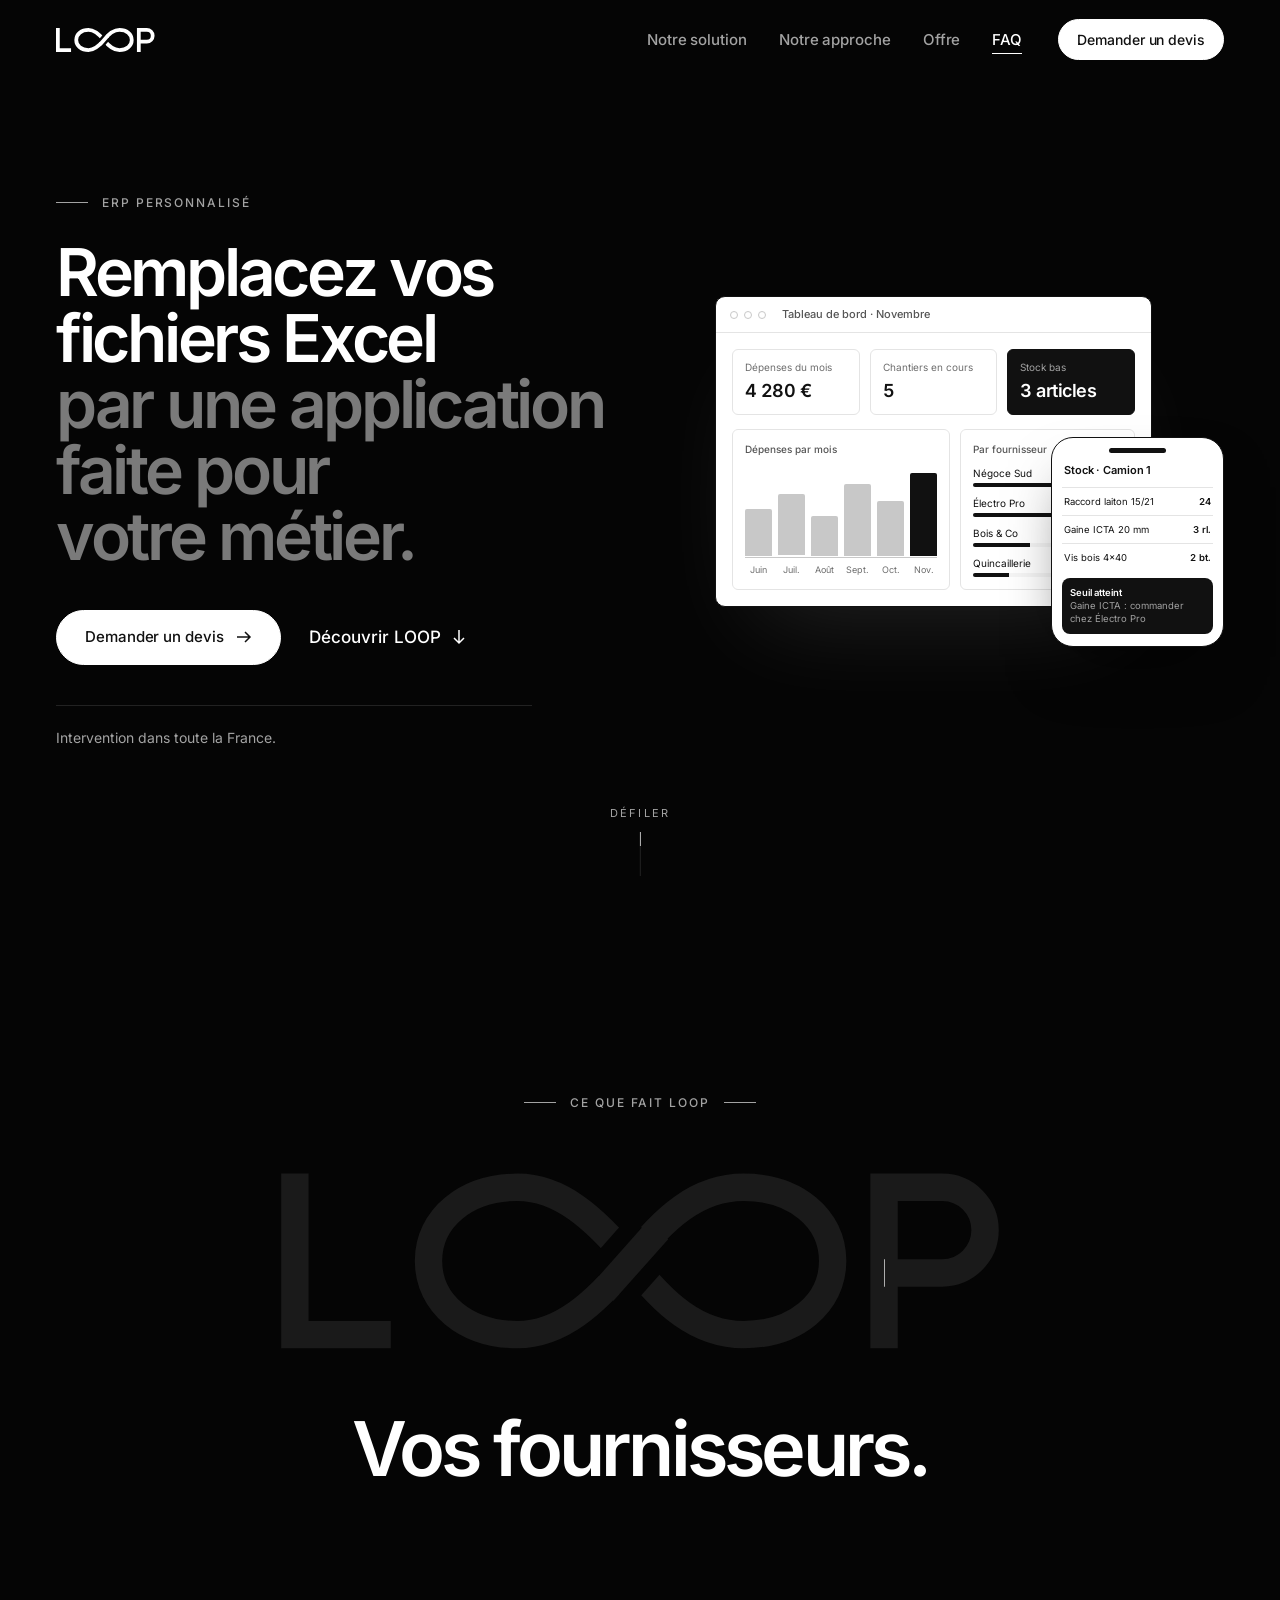
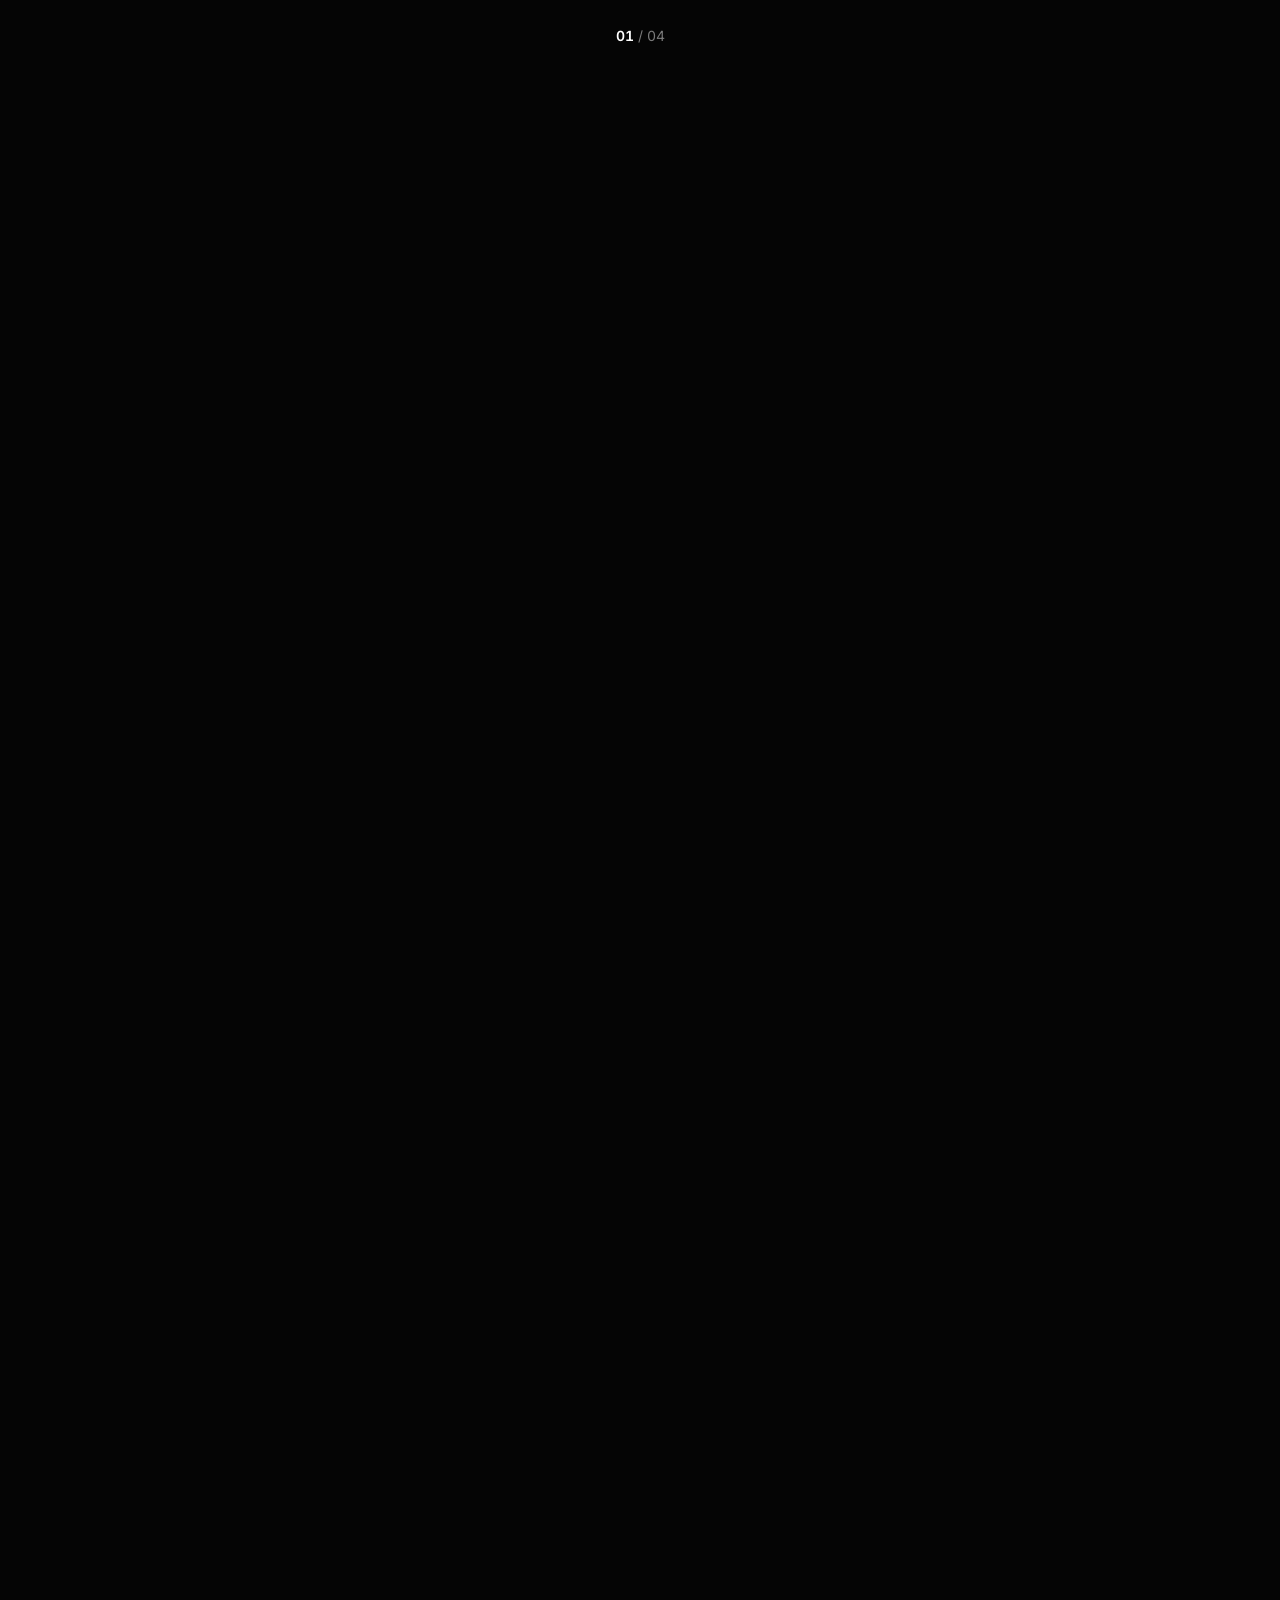
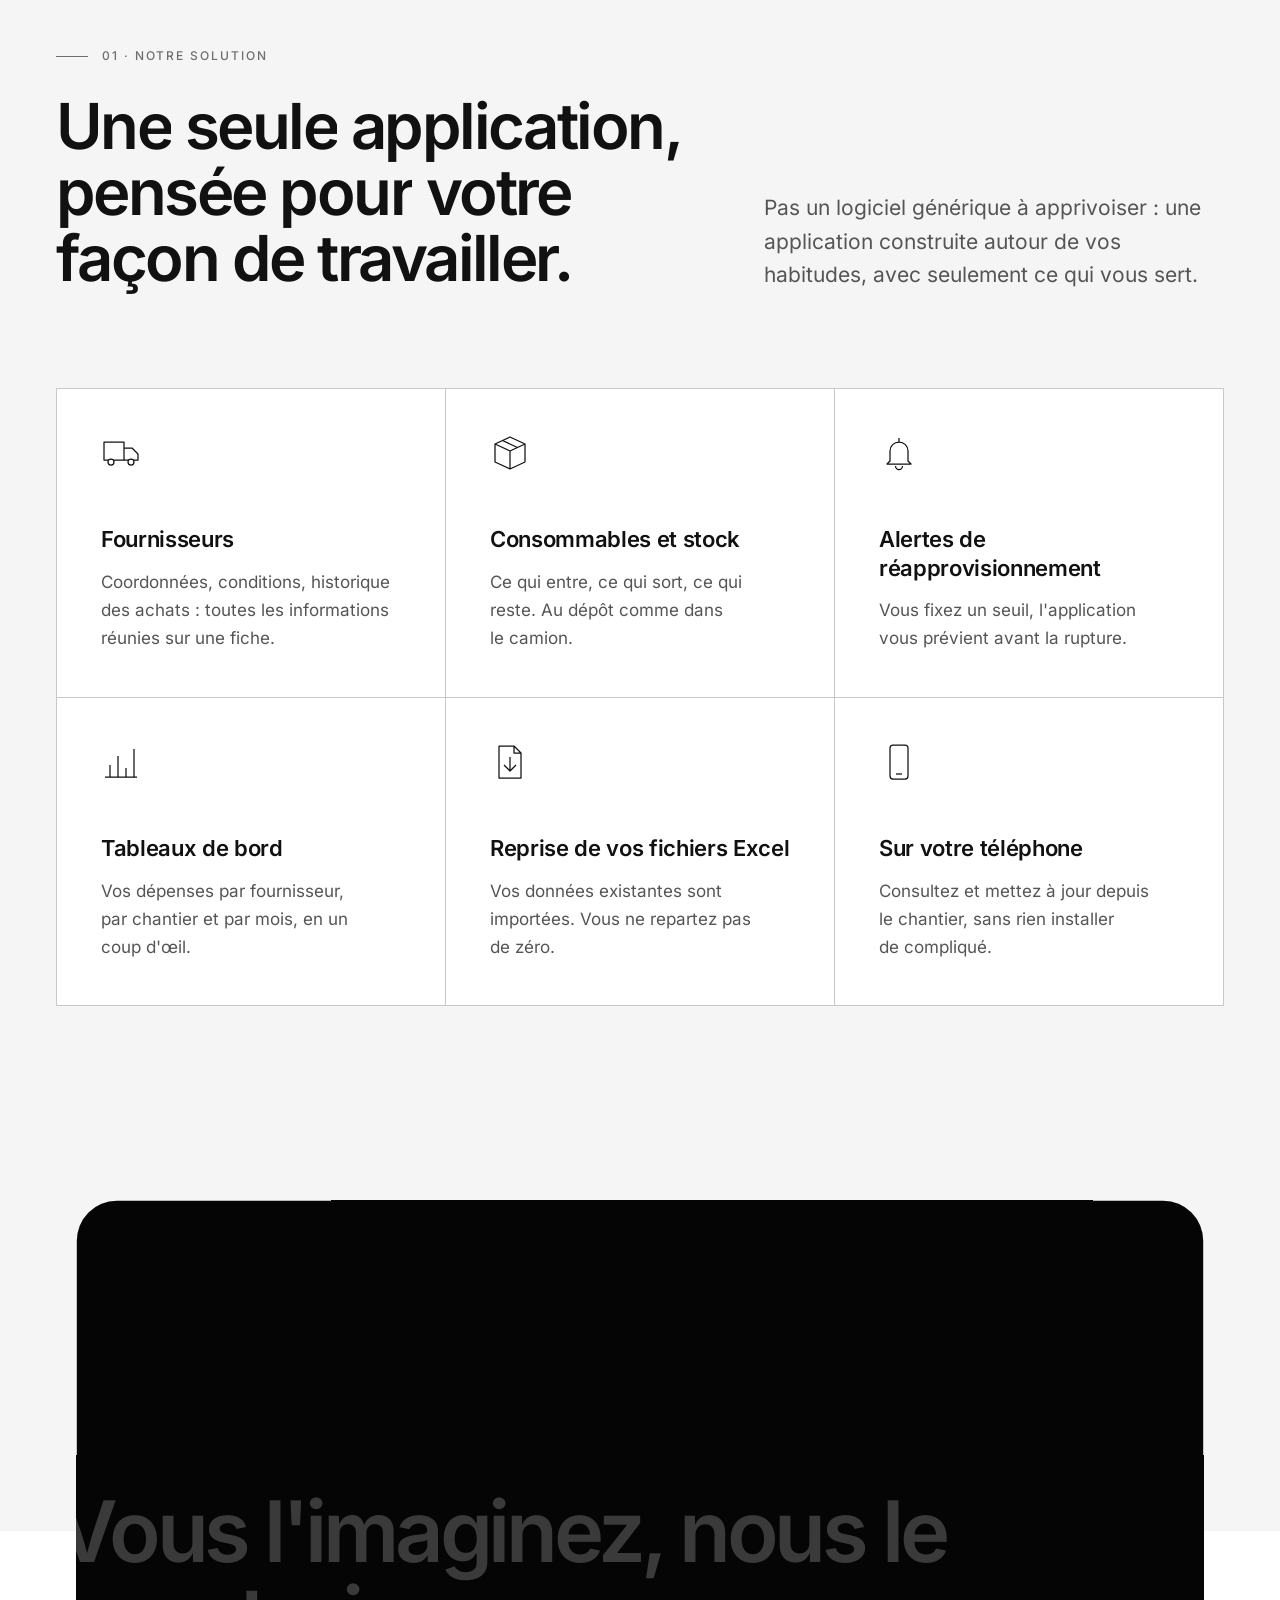
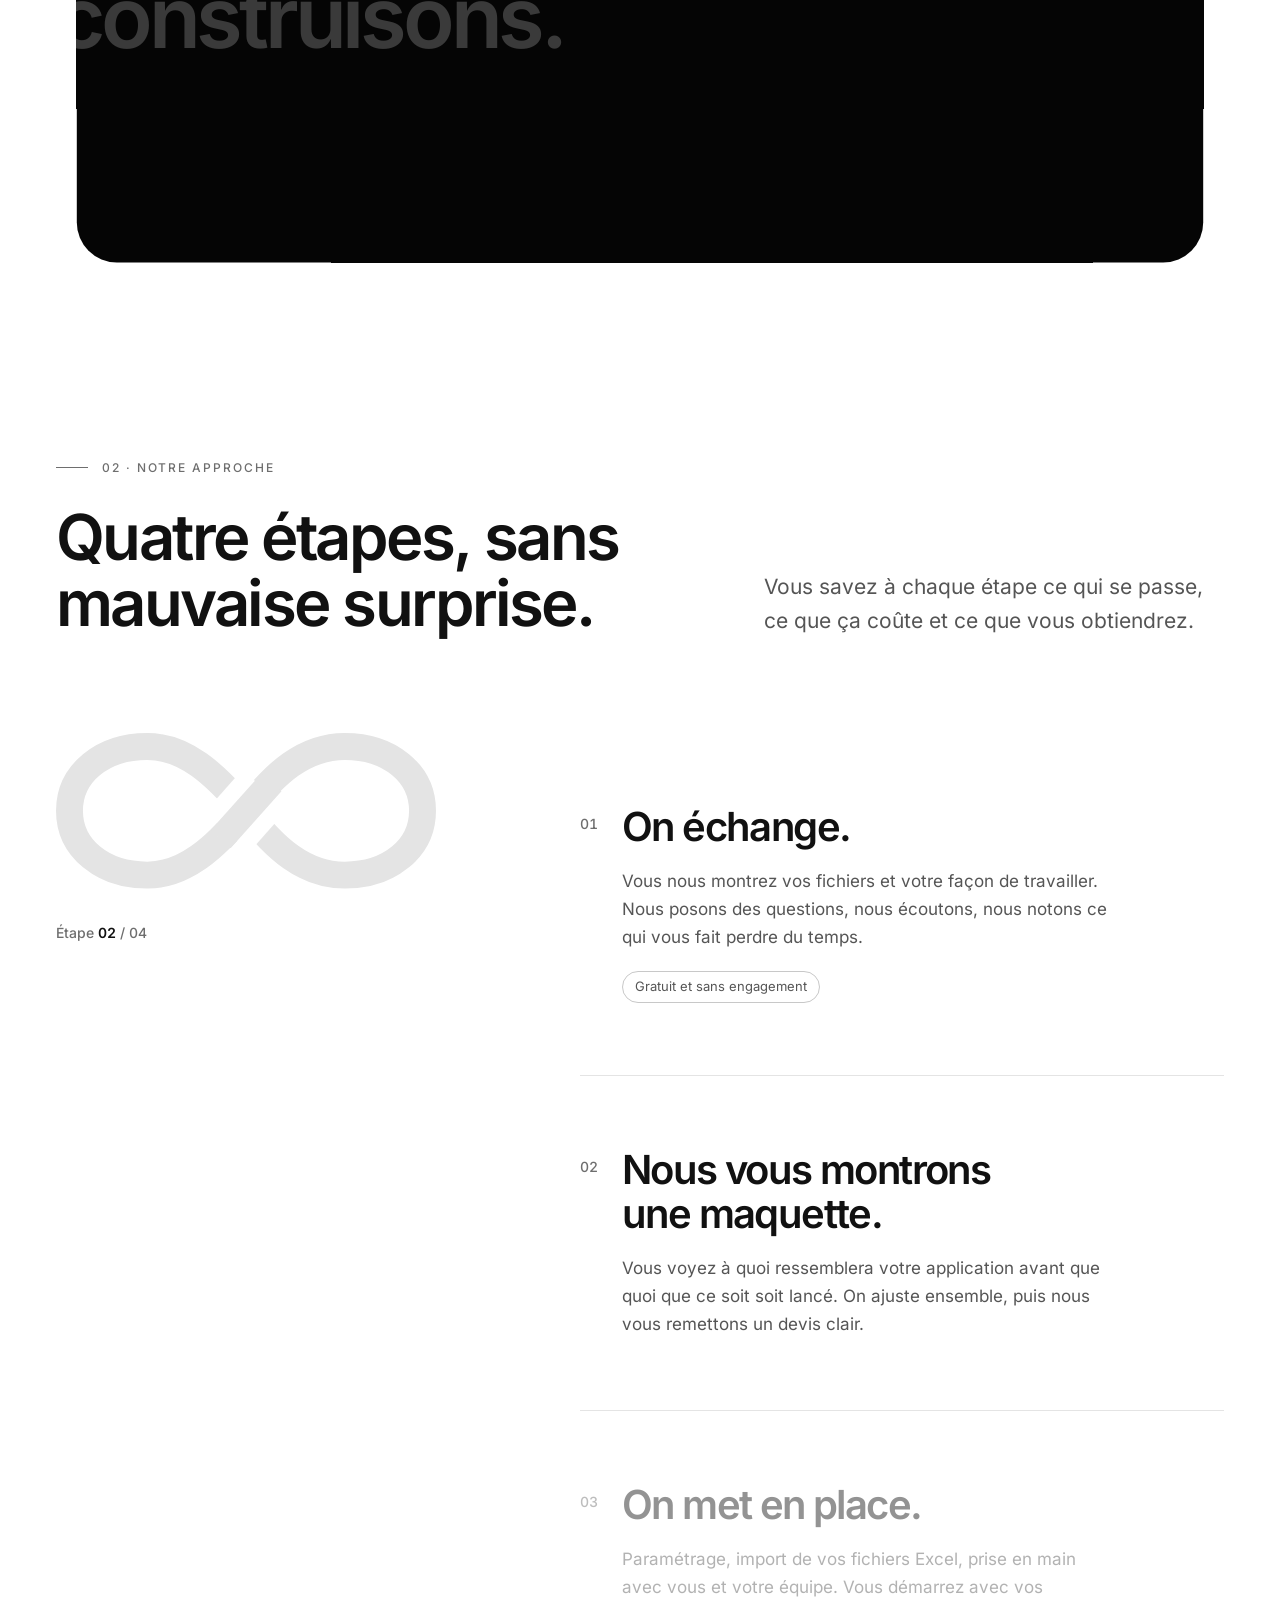
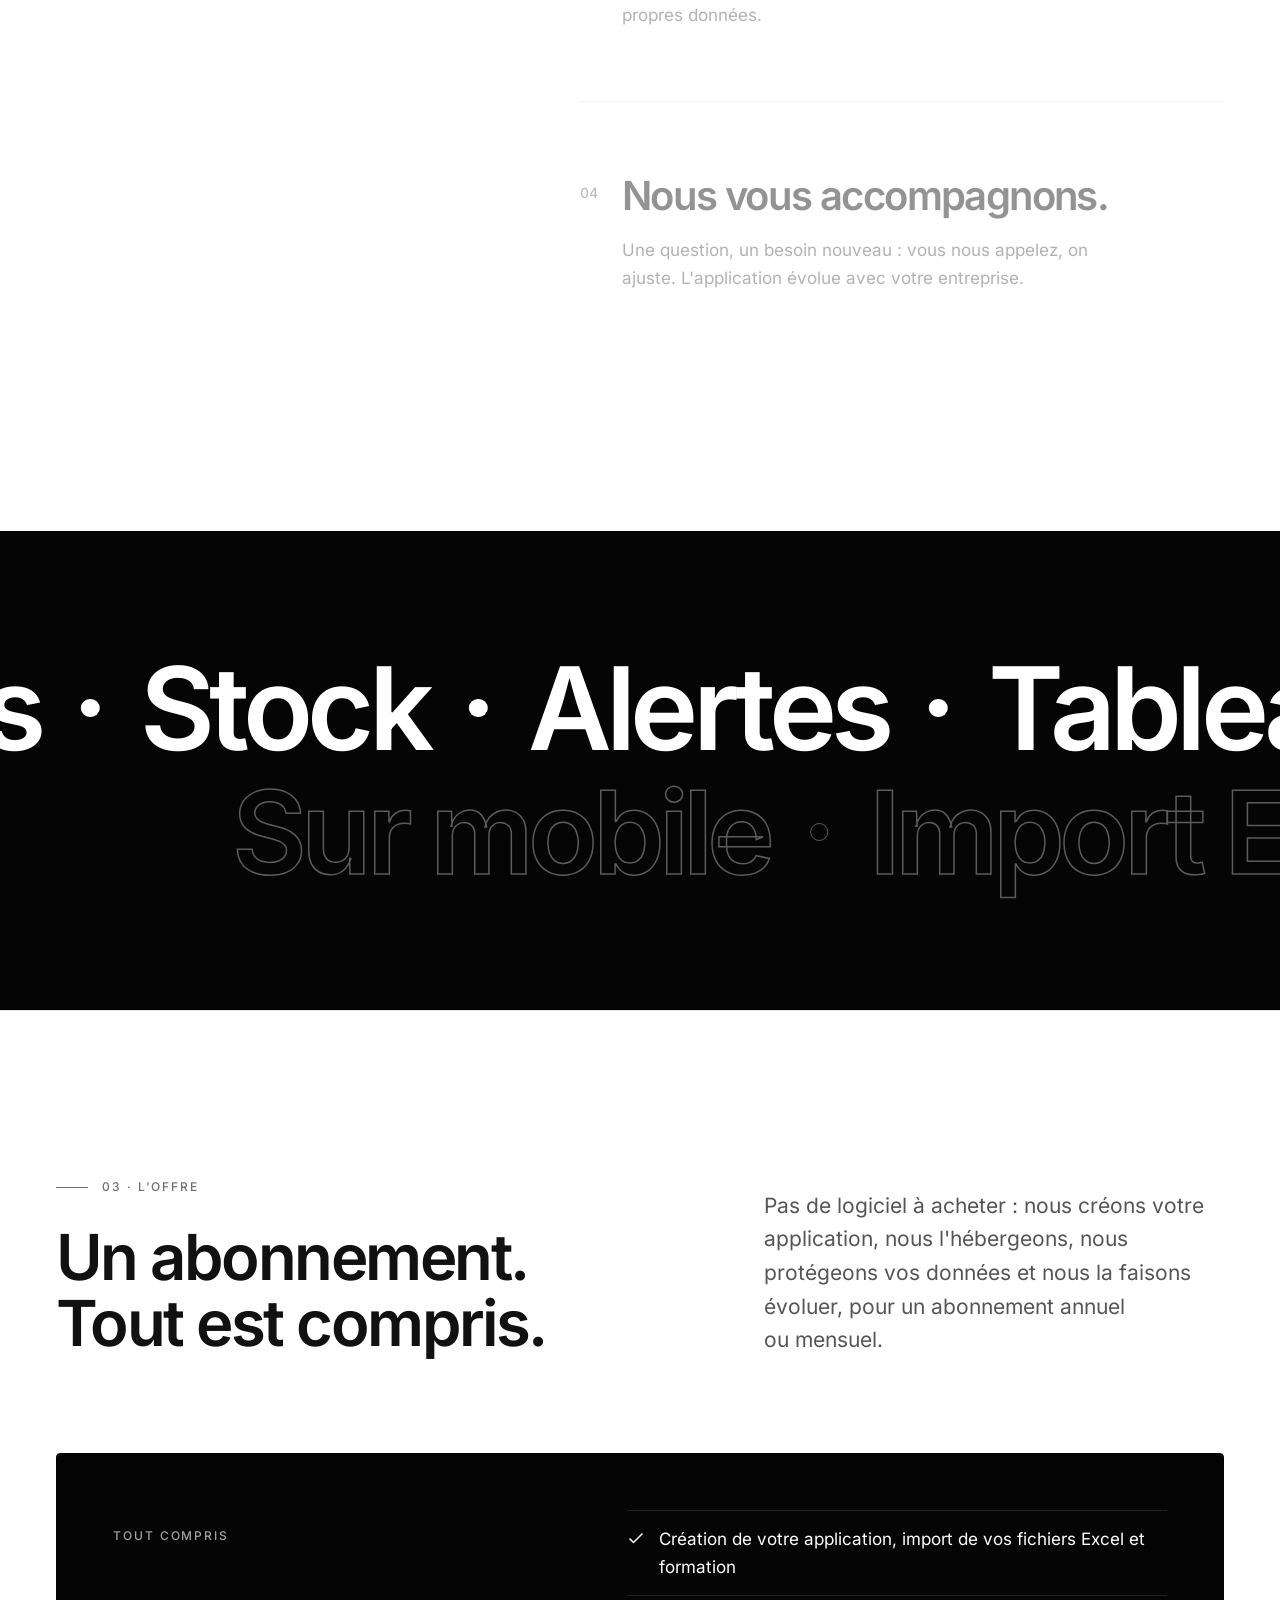
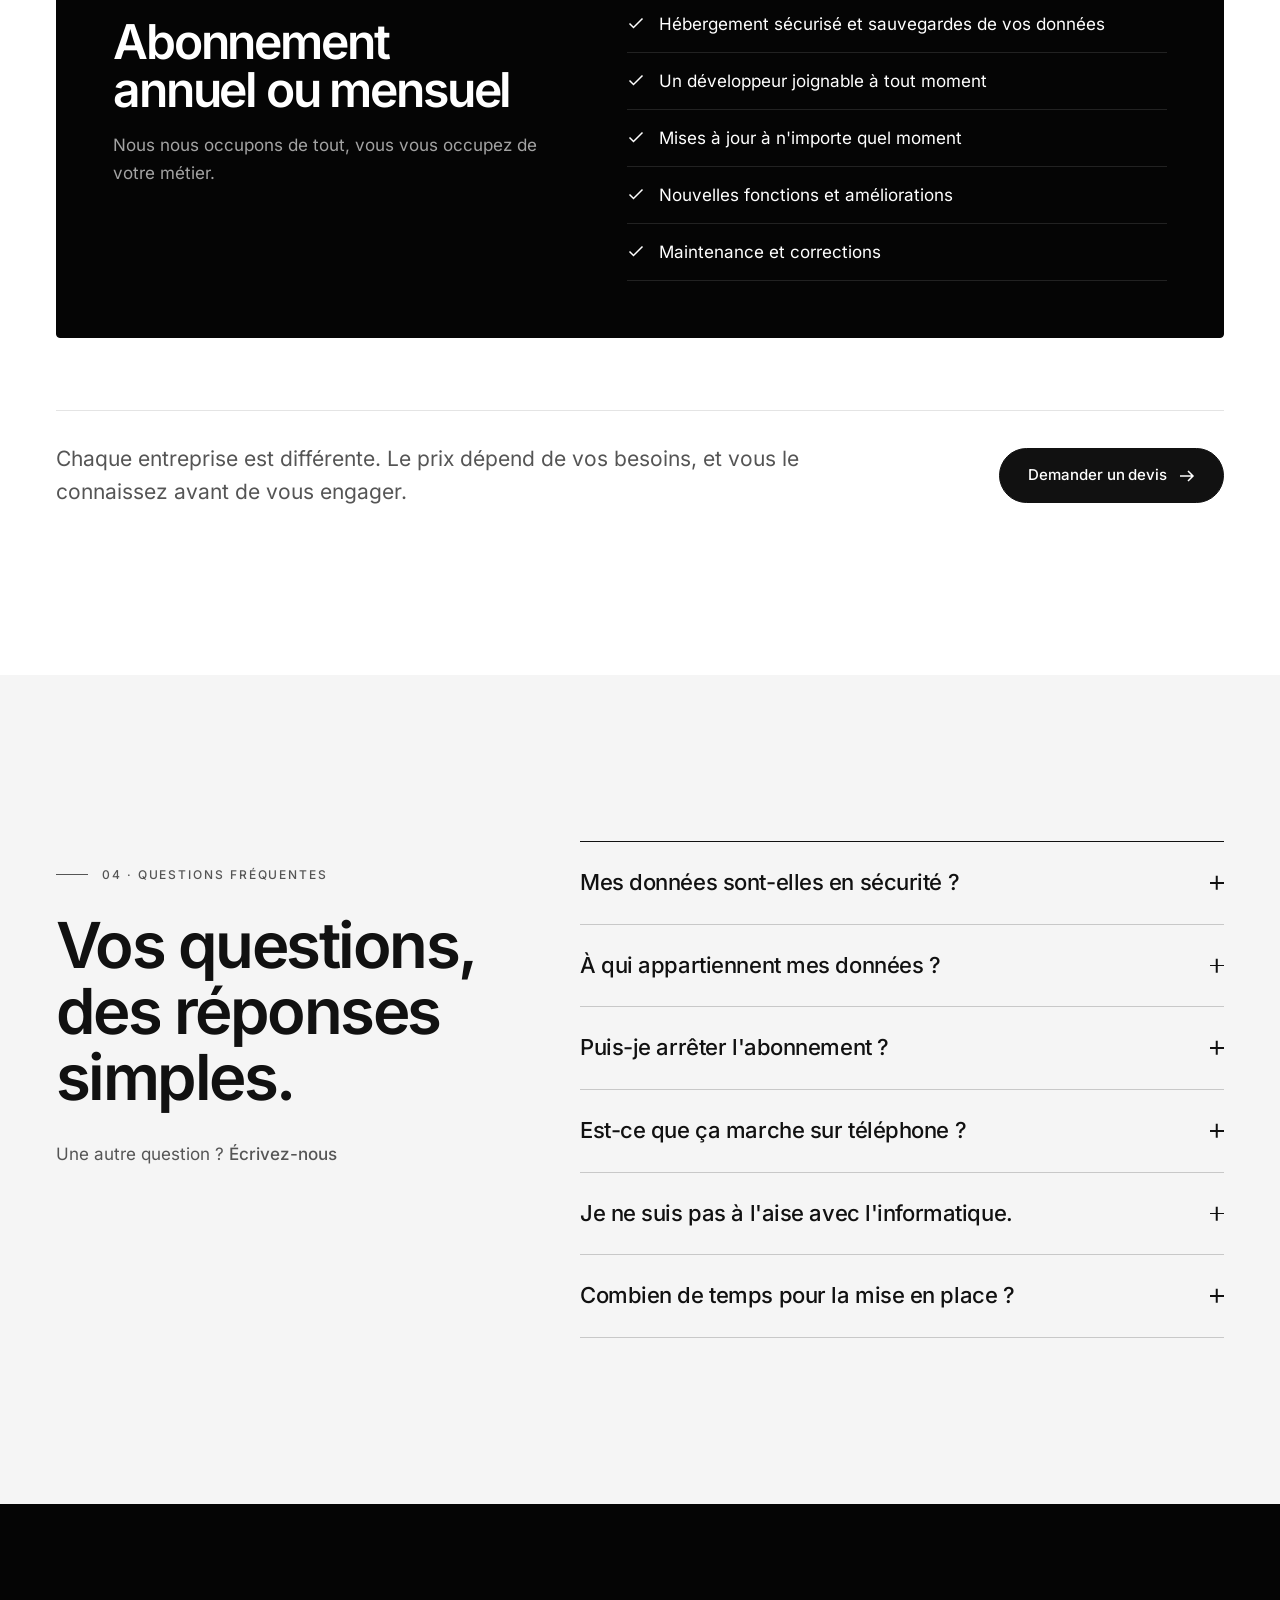
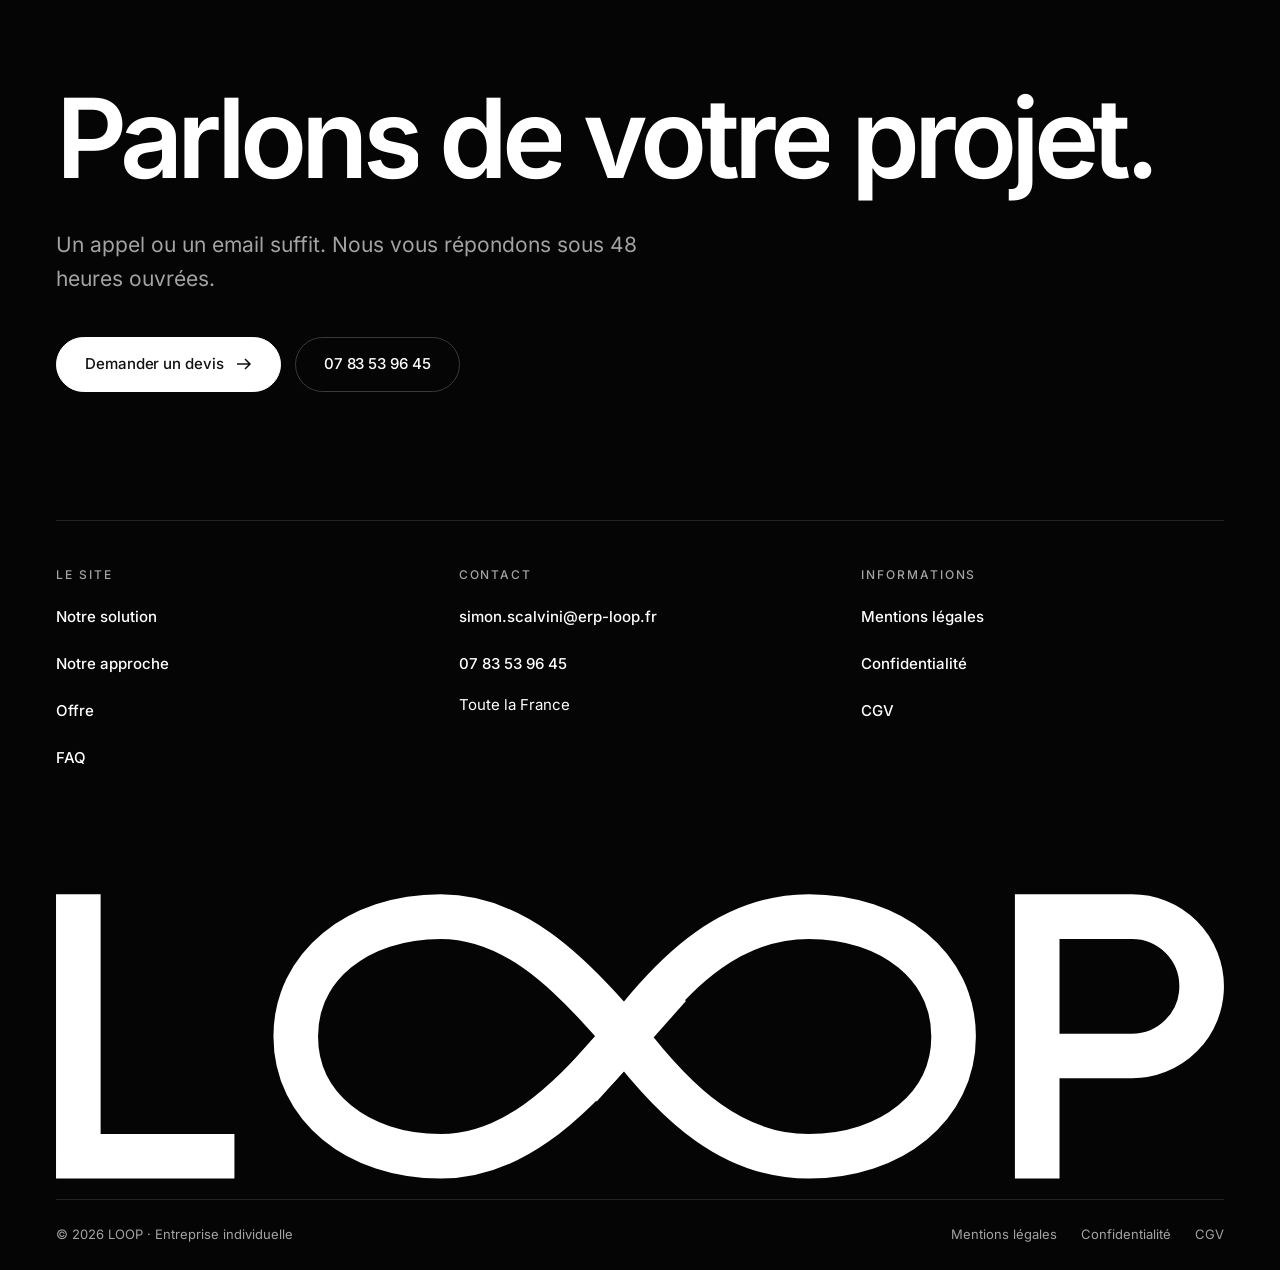
==== commit 5177a294: "Offre : abonnement annuel ou mensuel - Carte : titre « Abonnement annuel ou mensuel », étiquette « T" ====
--- a/index.html
+++ b/index.html
@@ -413,21 +413,21 @@
           </div>
           <p class="lead reveal" style="--d:2">
             Pas de logiciel à acheter&nbsp;: nous créons votre application, nous l'hébergeons,
-            nous protégeons vos données et nous la faisons évoluer, pour un abonnement annuel.
+            nous protégeons vos données et nous la faisons évoluer, pour un abonnement annuel ou mensuel.
           </p>
         </div>
 
-        <!-- Une seule offre : l'abonnement annuel, tout compris -->
+        <!-- Une seule offre : l'abonnement (annuel ou mensuel), tout compris -->
         <article class="offer-card offer-card--dark offer-card--single on-dark reveal">
           <div class="offer-main">
-            <p class="offer-kicker"><span>Abonnement annuel · Tout compris</span></p>
-            <h3>Hébergée, suivie, améliorée</h3>
+            <p class="offer-kicker"><span>Tout compris</span></p>
+            <h3>Abonnement annuel ou mensuel</h3>
             <p>Nous nous occupons de tout, vous vous occupez de votre métier.</p>
           </div>
           <ul class="check-list">
               <li><svg viewBox="0 0 18 18" fill="none" stroke="currentColor" stroke-width="1.5" aria-hidden="true"><path d="M2.5 9.5l4 4 9-9"/></svg>Création de votre application, import de vos fichiers Excel et formation</li>
               <li><svg viewBox="0 0 18 18" fill="none" stroke="currentColor" stroke-width="1.5" aria-hidden="true"><path d="M2.5 9.5l4 4 9-9"/></svg>Hébergement sécurisé et sauvegardes de vos données</li>
-              <li><svg viewBox="0 0 18 18" fill="none" stroke="currentColor" stroke-width="1.5" aria-hidden="true"><path d="M2.5 9.5l4 4 9-9"/></svg>Un développeur joignable toute l'année</li>
+              <li><svg viewBox="0 0 18 18" fill="none" stroke="currentColor" stroke-width="1.5" aria-hidden="true"><path d="M2.5 9.5l4 4 9-9"/></svg>Un développeur joignable à tout moment</li>
               <li><svg viewBox="0 0 18 18" fill="none" stroke="currentColor" stroke-width="1.5" aria-hidden="true"><path d="M2.5 9.5l4 4 9-9"/></svg>Mises à jour à n'importe quel moment</li>
               <li><svg viewBox="0 0 18 18" fill="none" stroke="currentColor" stroke-width="1.5" aria-hidden="true"><path d="M2.5 9.5l4 4 9-9"/></svg>Nouvelles fonctions et améliorations</li>
               <li><svg viewBox="0 0 18 18" fill="none" stroke="currentColor" stroke-width="1.5" aria-hidden="true"><path d="M2.5 9.5l4 4 9-9"/></svg>Maintenance et corrections</li>
@@ -472,7 +472,7 @@
           <details class="faq-item">
             <summary>Puis-je arrêter l'abonnement ?<span class="faq-sign" aria-hidden="true"></span></summary>
             <div class="faq-answer">
-              <p>Oui. L'abonnement est annuel : chaque année, vous choisissez de le renouveler ou non. Avant la fin, nous vous remettons l'ensemble de vos données dans un fichier Excel.</p>
+              <p>Oui. Avec l'abonnement mensuel, vous pouvez arrêter chaque mois ; avec l'abonnement annuel, vous choisissez chaque année de le renouveler ou non. Avant la fin, nous vous remettons l'ensemble de vos données dans un fichier Excel.</p>
             </div>
           </details>
           <details class="faq-item">
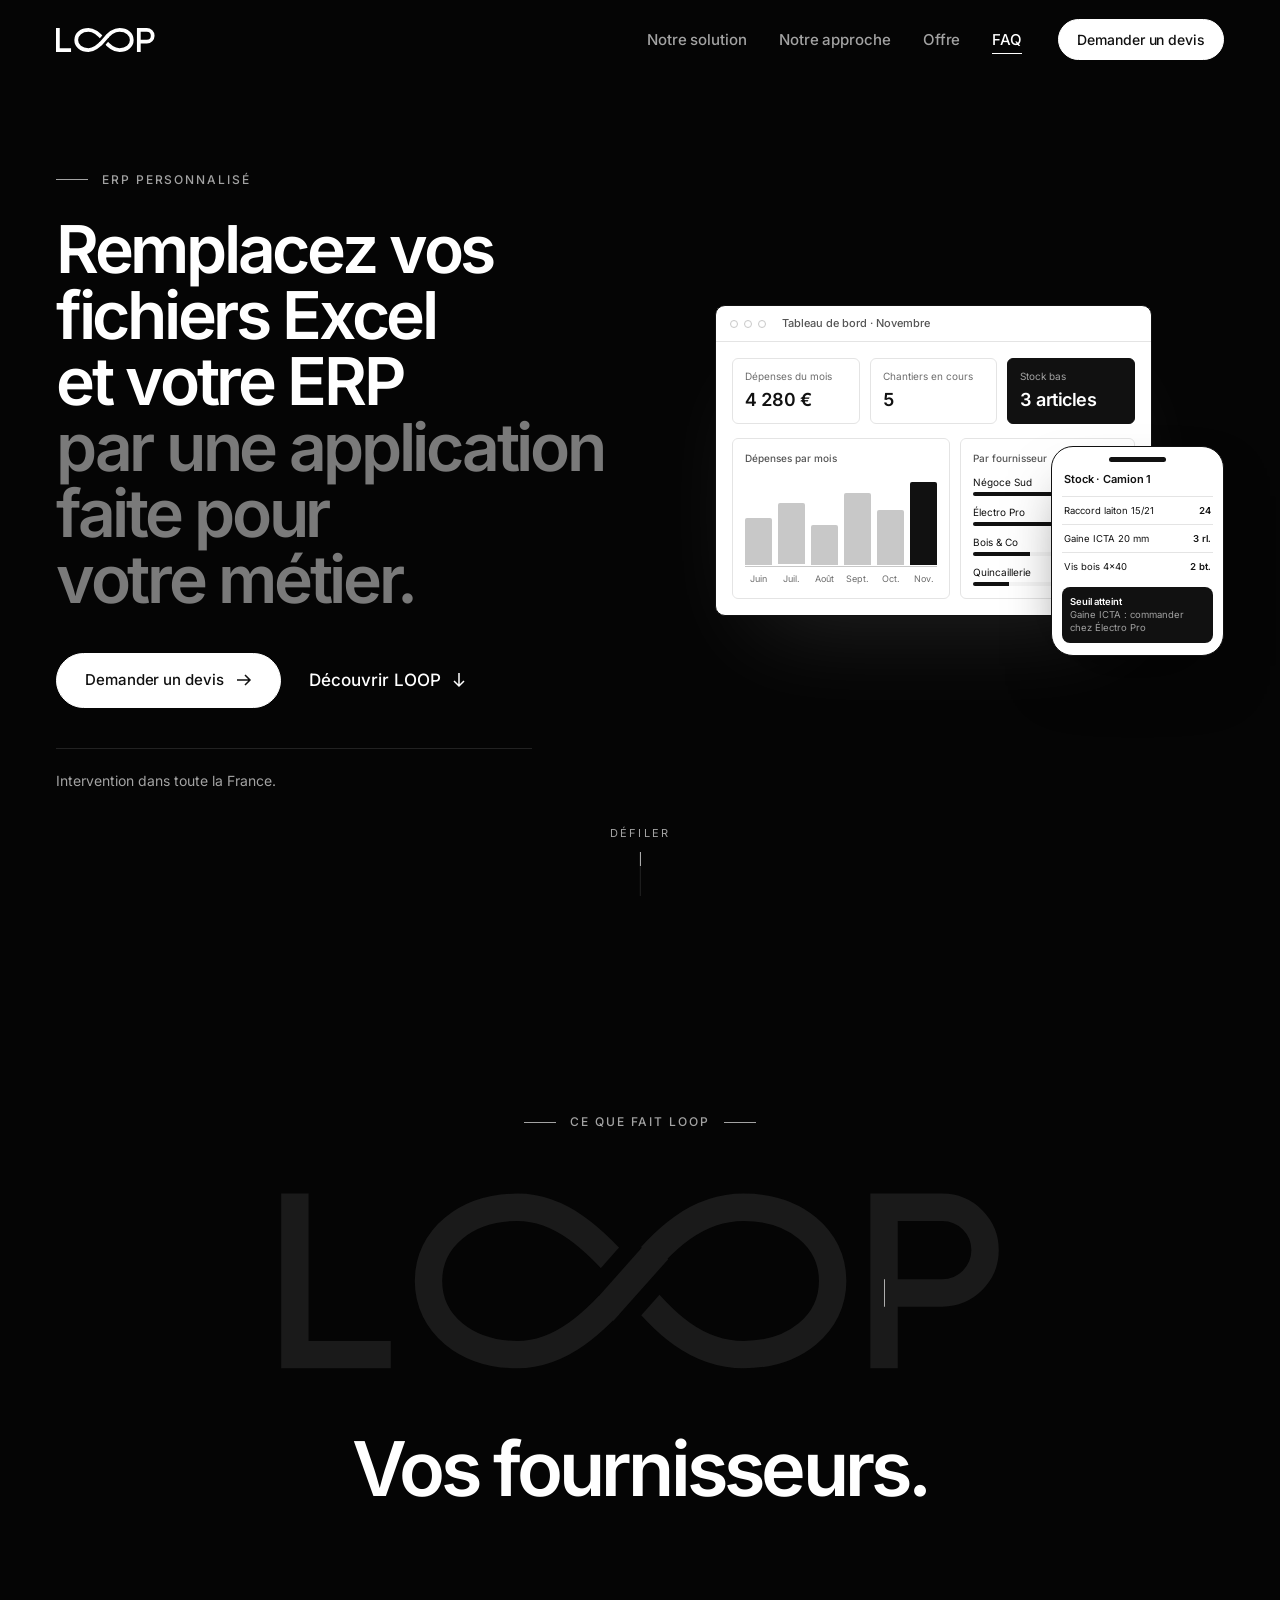
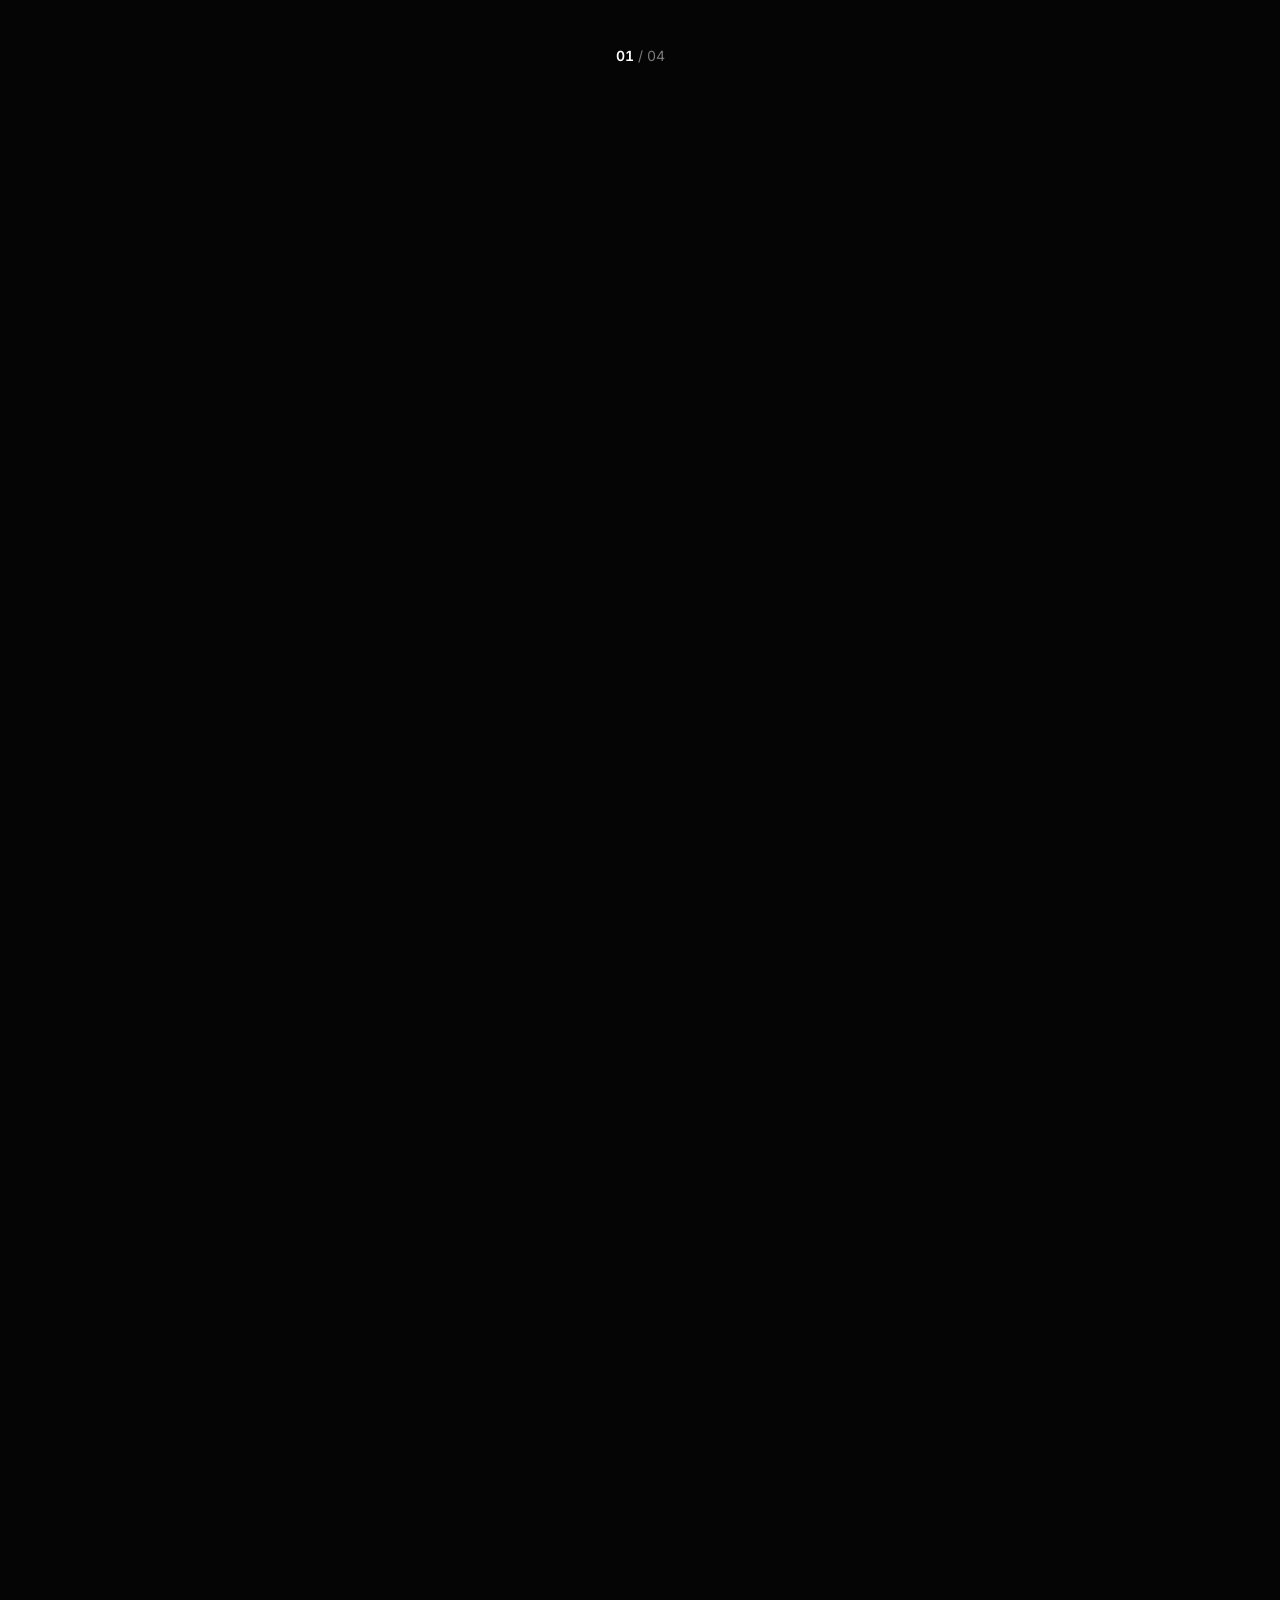
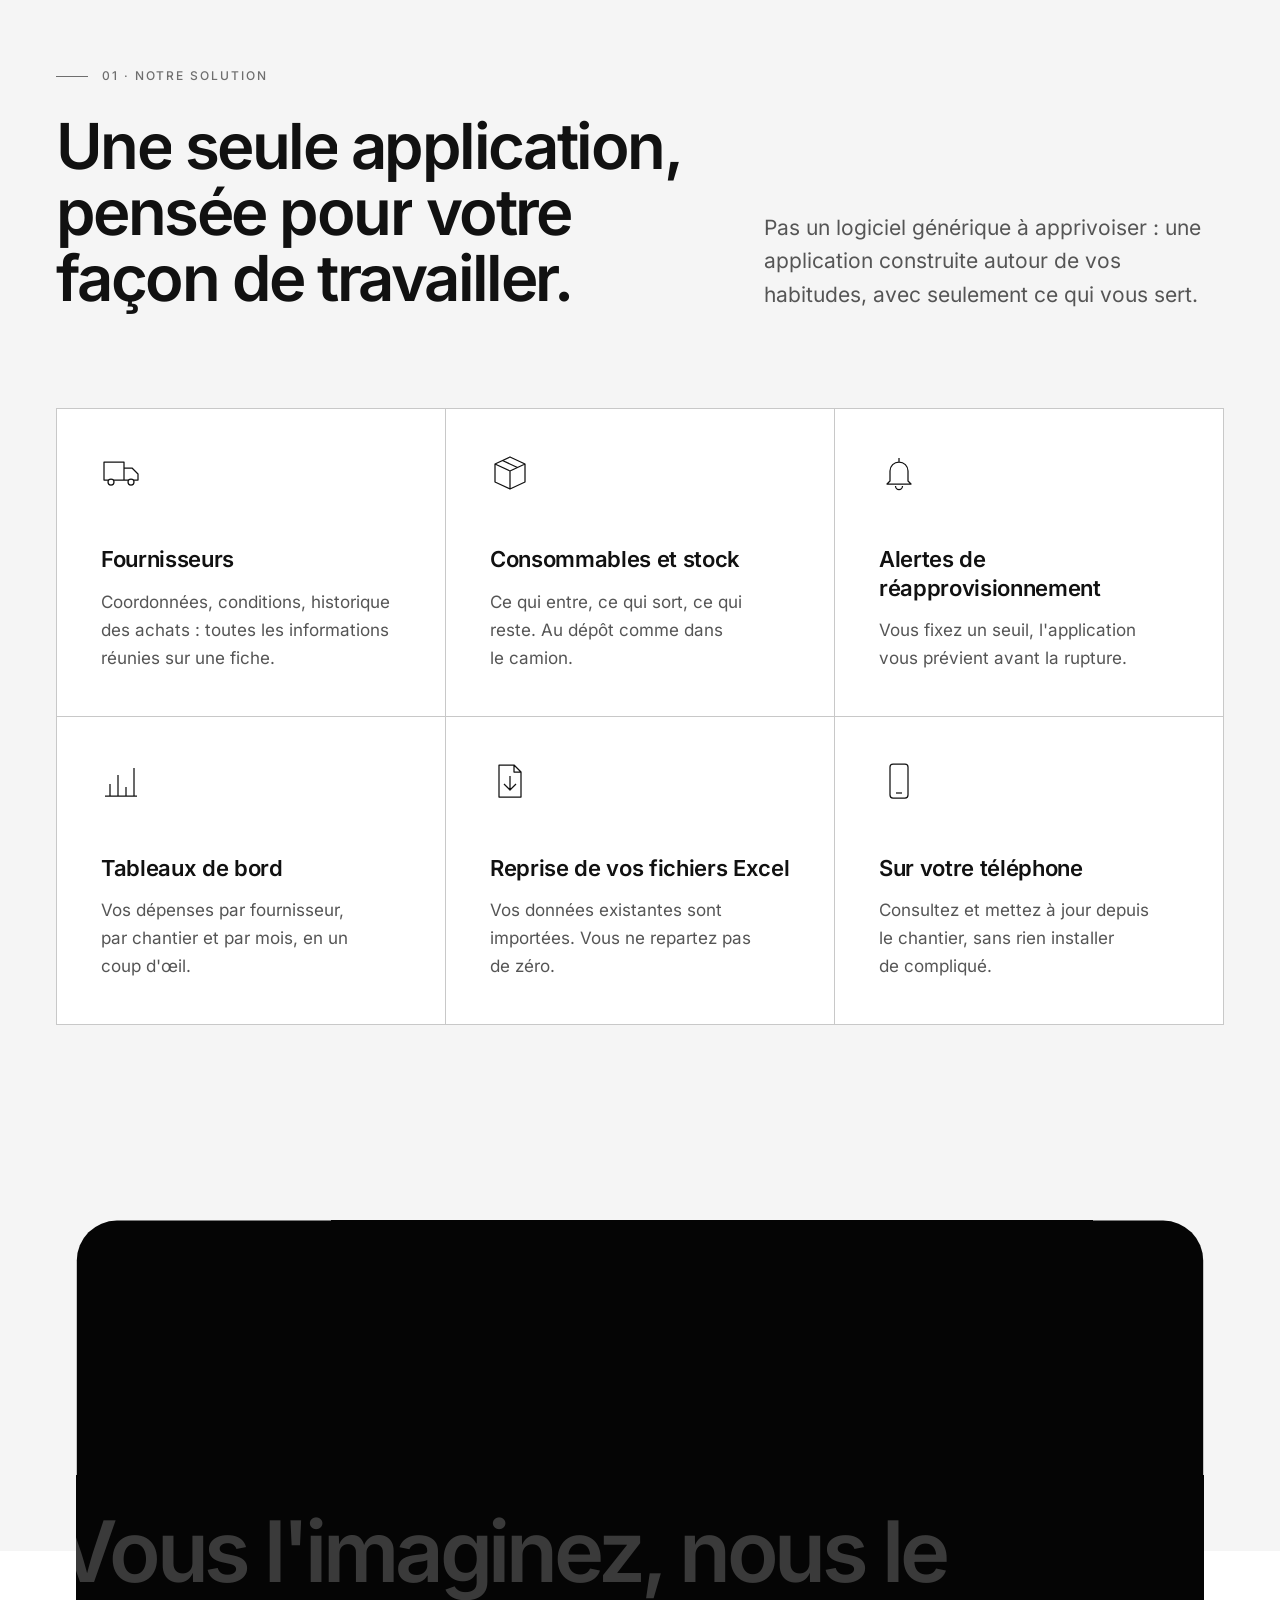
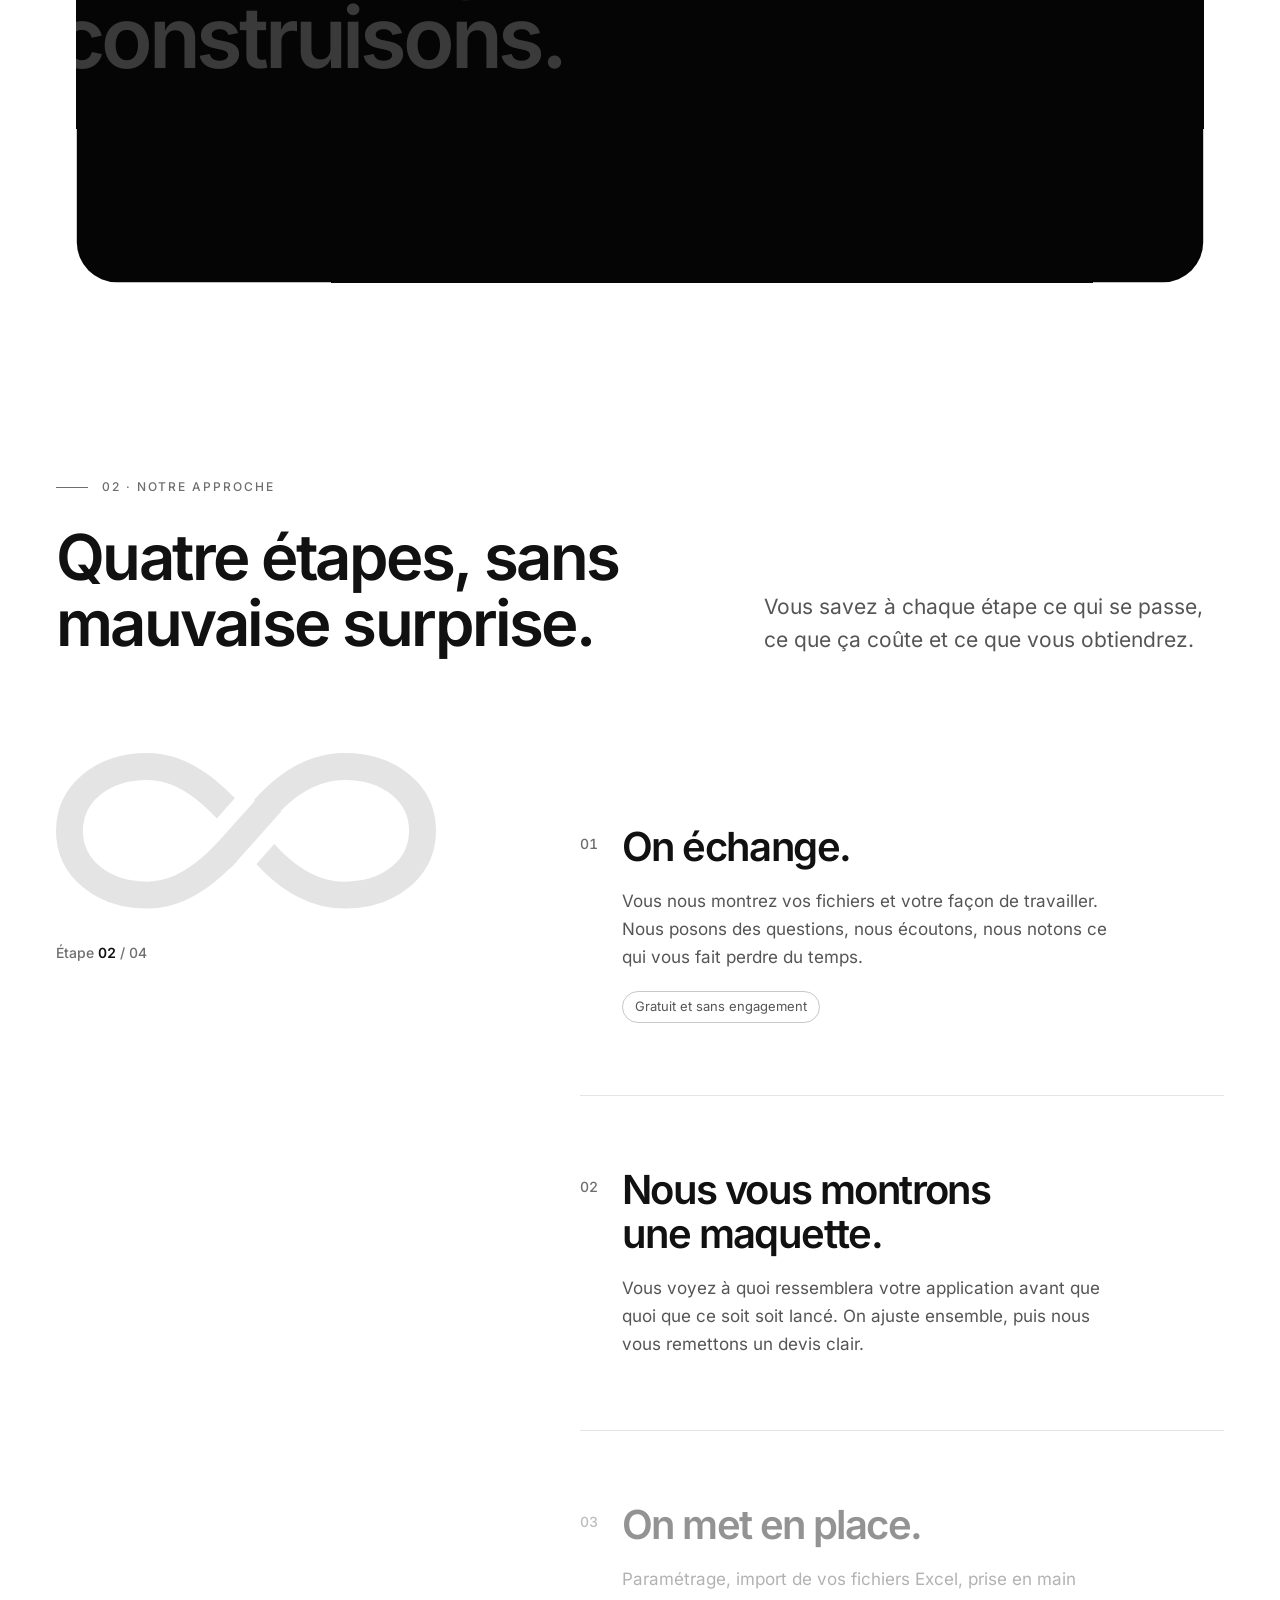
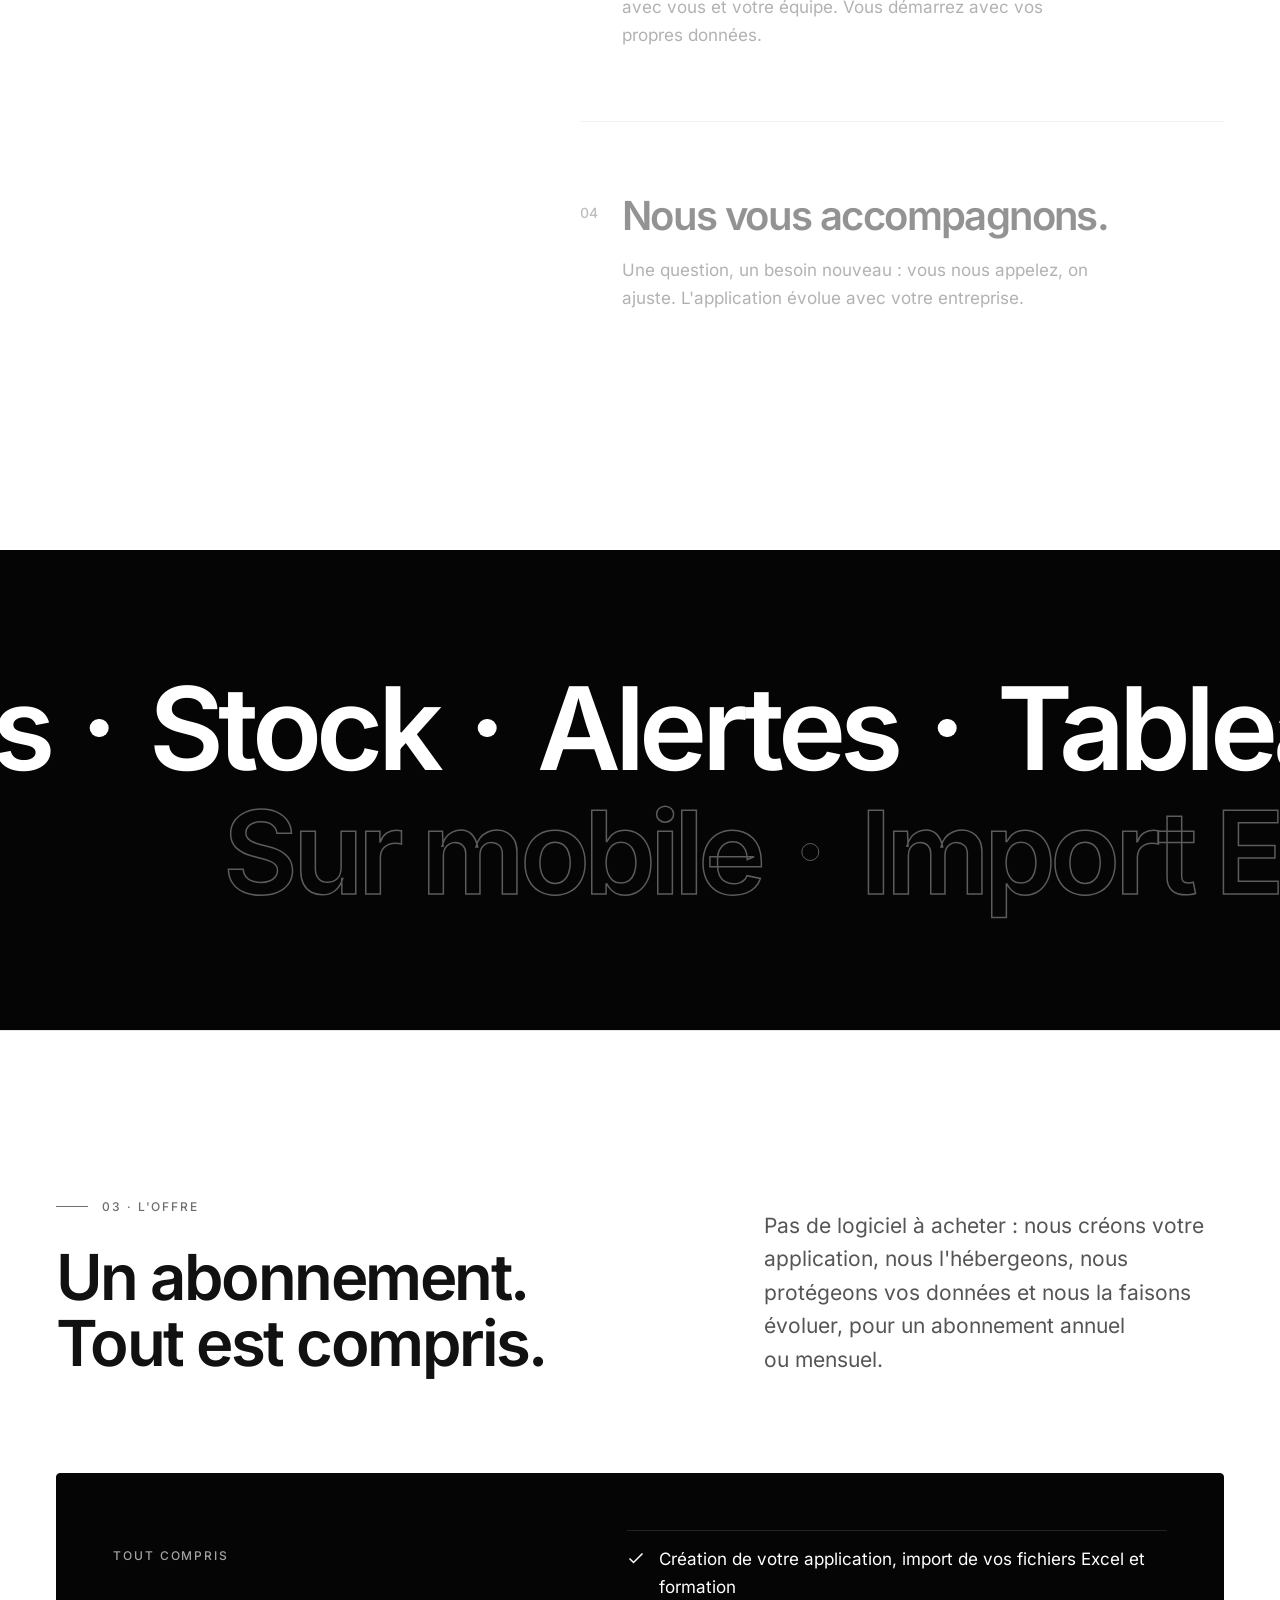
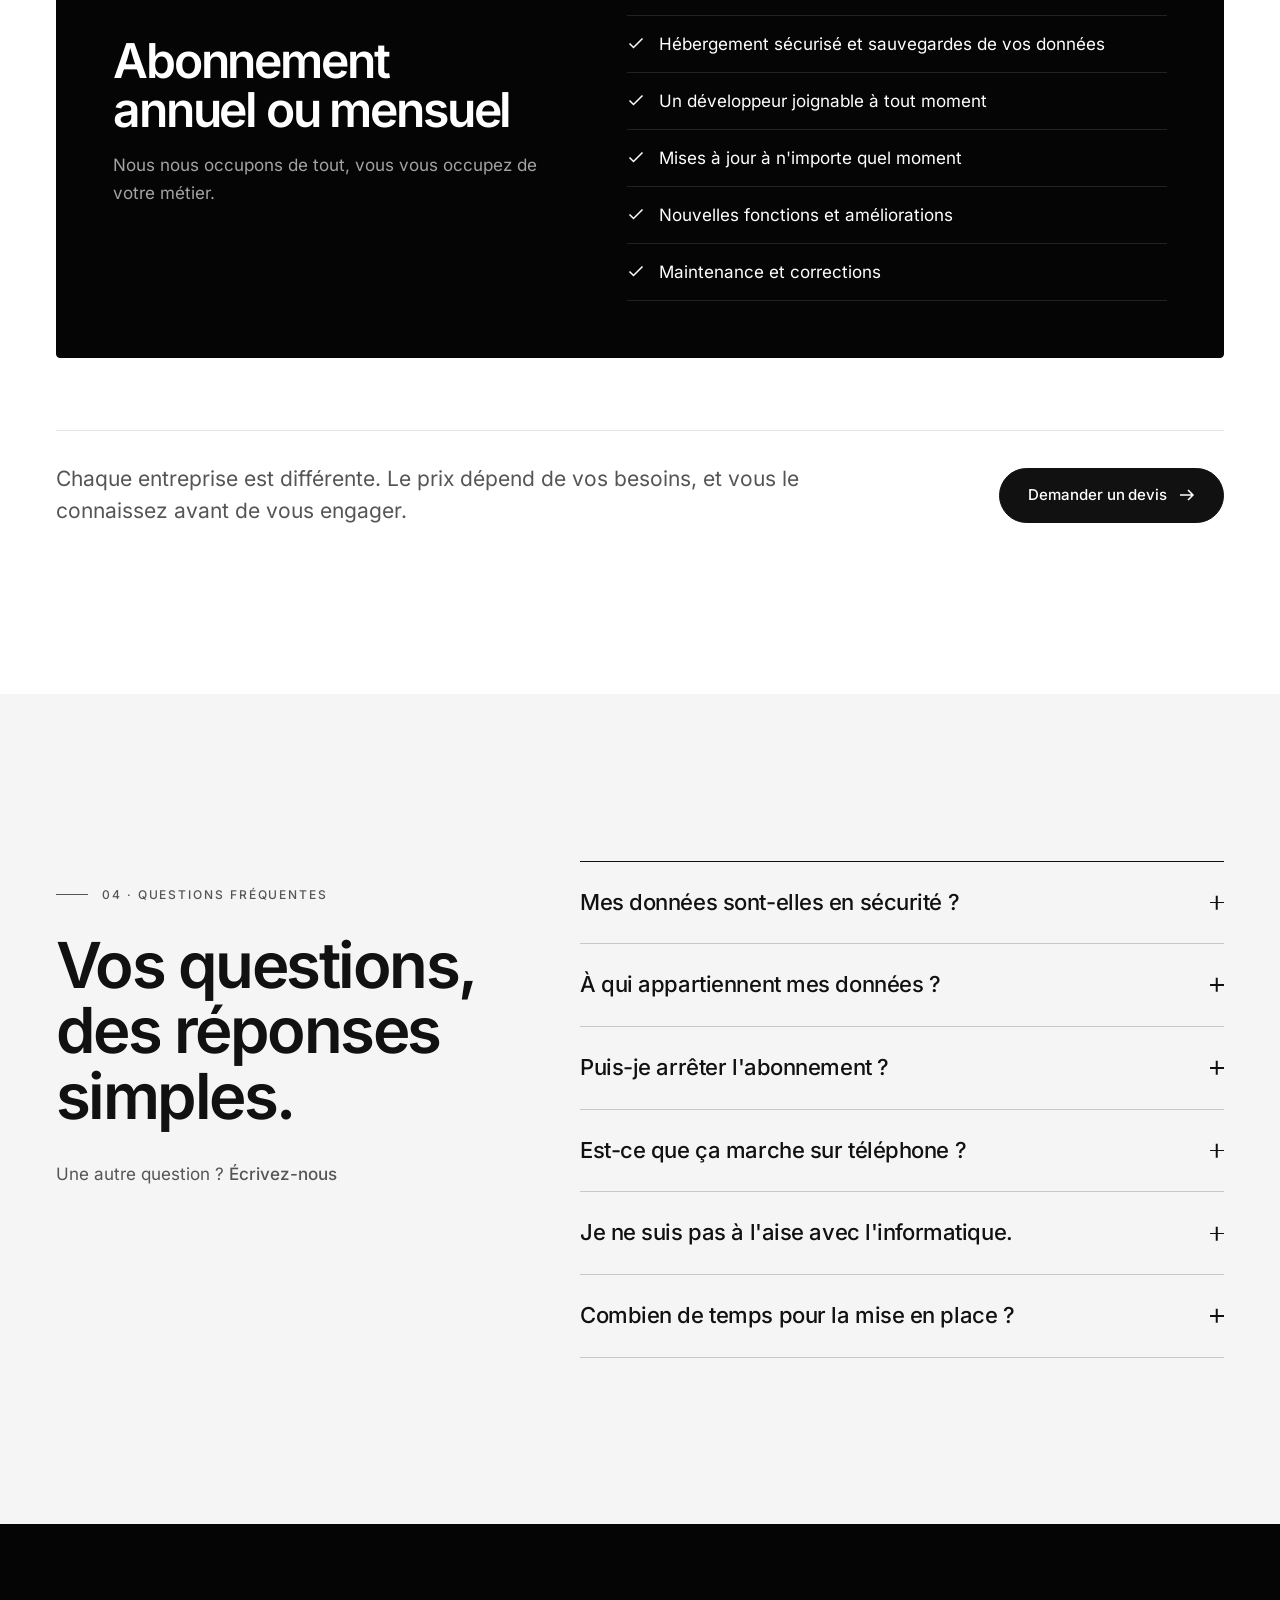
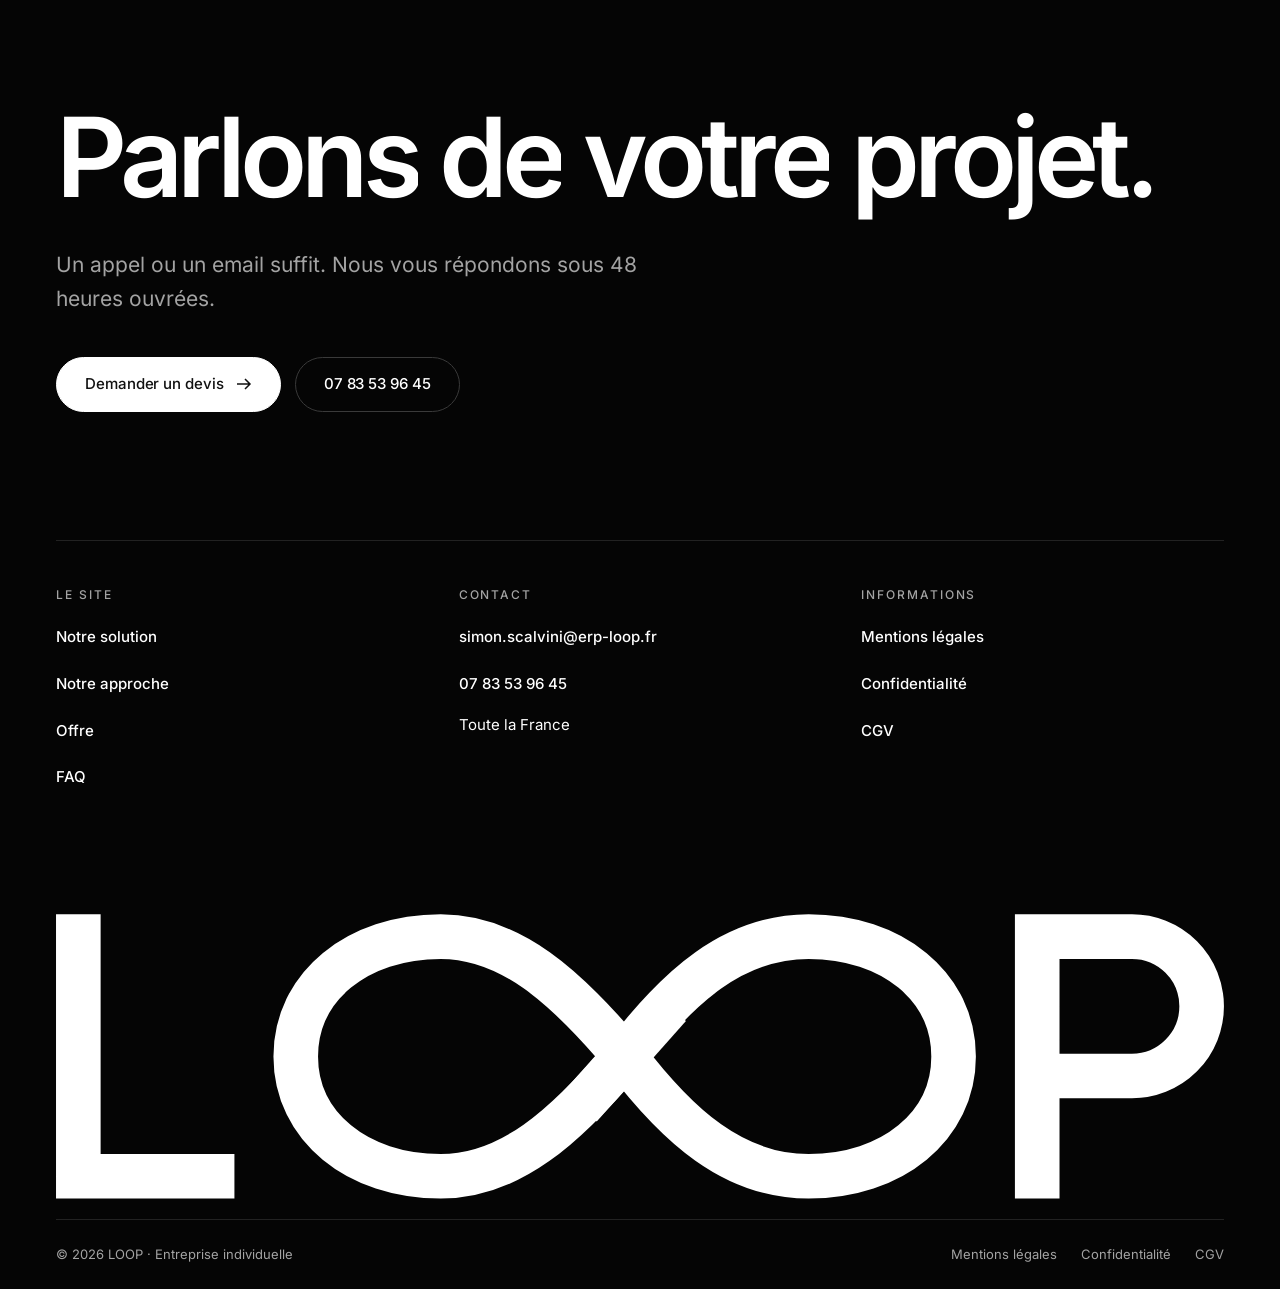
==== commit 0b4c3570: "Accroche : « Remplacez vos fichiers Excel et votre ERP… » Titre d'accueil, titre de partage et image" ====
--- a/index.html
+++ b/index.html
@@ -14,13 +14,13 @@
   <meta property="og:type" content="website">
   <meta property="og:locale" content="fr_FR">
   <meta property="og:site_name" content="LOOP">
-  <meta property="og:title" content="LOOP · Remplacez vos fichiers Excel par une application faite pour votre métier">
+  <meta property="og:title" content="LOOP · Remplacez vos fichiers Excel et votre ERP par une application faite pour votre métier">
   <meta property="og:description" content="Fournisseurs, stock, alertes et dépenses par chantier au même endroit, sur ordinateur comme sur téléphone.">
   <meta property="og:url" content="https://erp-loop.fr/">
   <meta property="og:image" content="https://erp-loop.fr/assets/img/og-image.png">
   <meta property="og:image:width" content="1200">
   <meta property="og:image:height" content="630">
-  <meta property="og:image:alt" content="Logo LOOP et le message : Remplacez vos fichiers Excel par une application faite pour votre métier.">
+  <meta property="og:image:alt" content="Logo LOOP et le message : Remplacez vos fichiers Excel et votre ERP par une application faite pour votre métier.">
   <meta name="twitter:card" content="summary_large_image">
 
   <!-- ========== Icônes ========== -->
@@ -131,7 +131,7 @@
           <p class="eyebrow hero-fade" style="--i:0">ERP personnalisé</p>
 
           <h1 class="hero-title" id="titre-accueil">
-            <span class="line"><span style="--i:0">Remplacez vos fichiers Excel</span></span>
+            <span class="line"><span style="--i:0">Remplacez vos fichiers Excel et votre ERP</span></span>
             <span class="line line--muted"><span style="--i:1">par une application faite pour votre métier.</span></span>
           </h1>
 
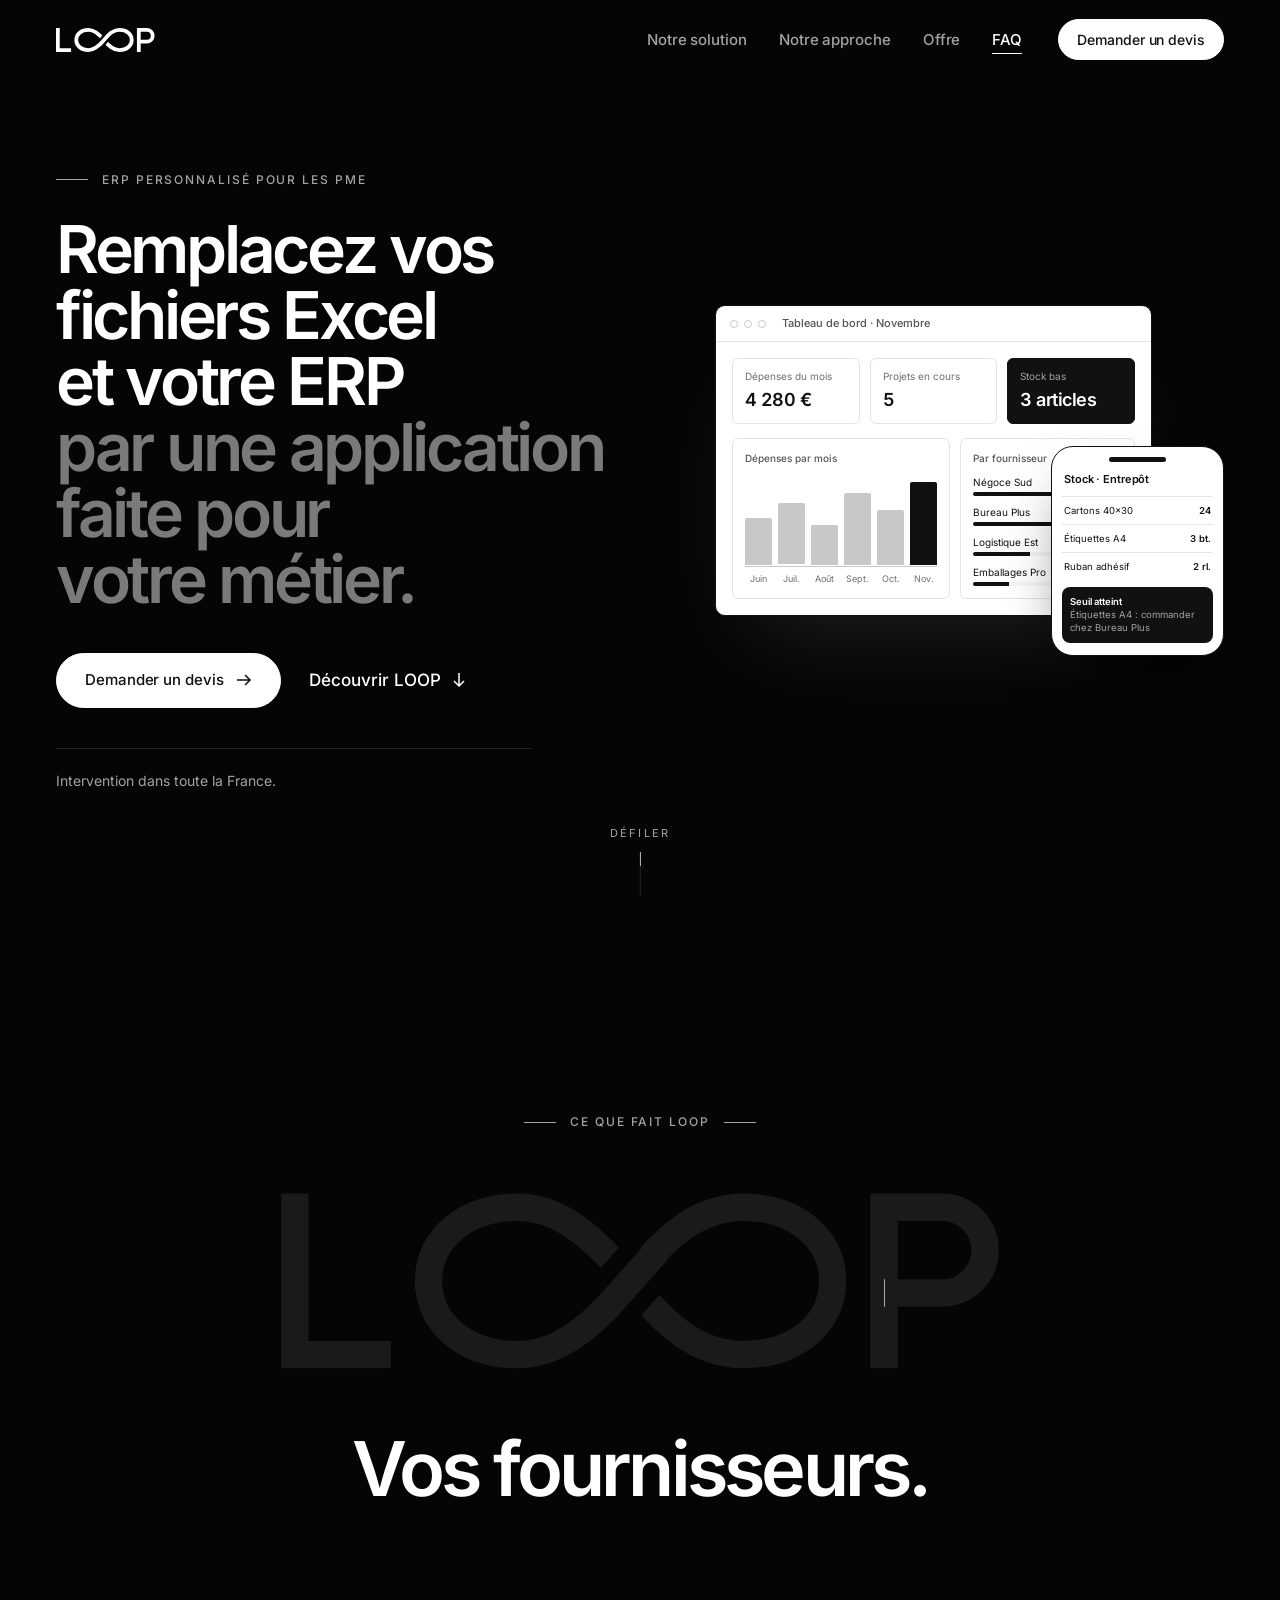
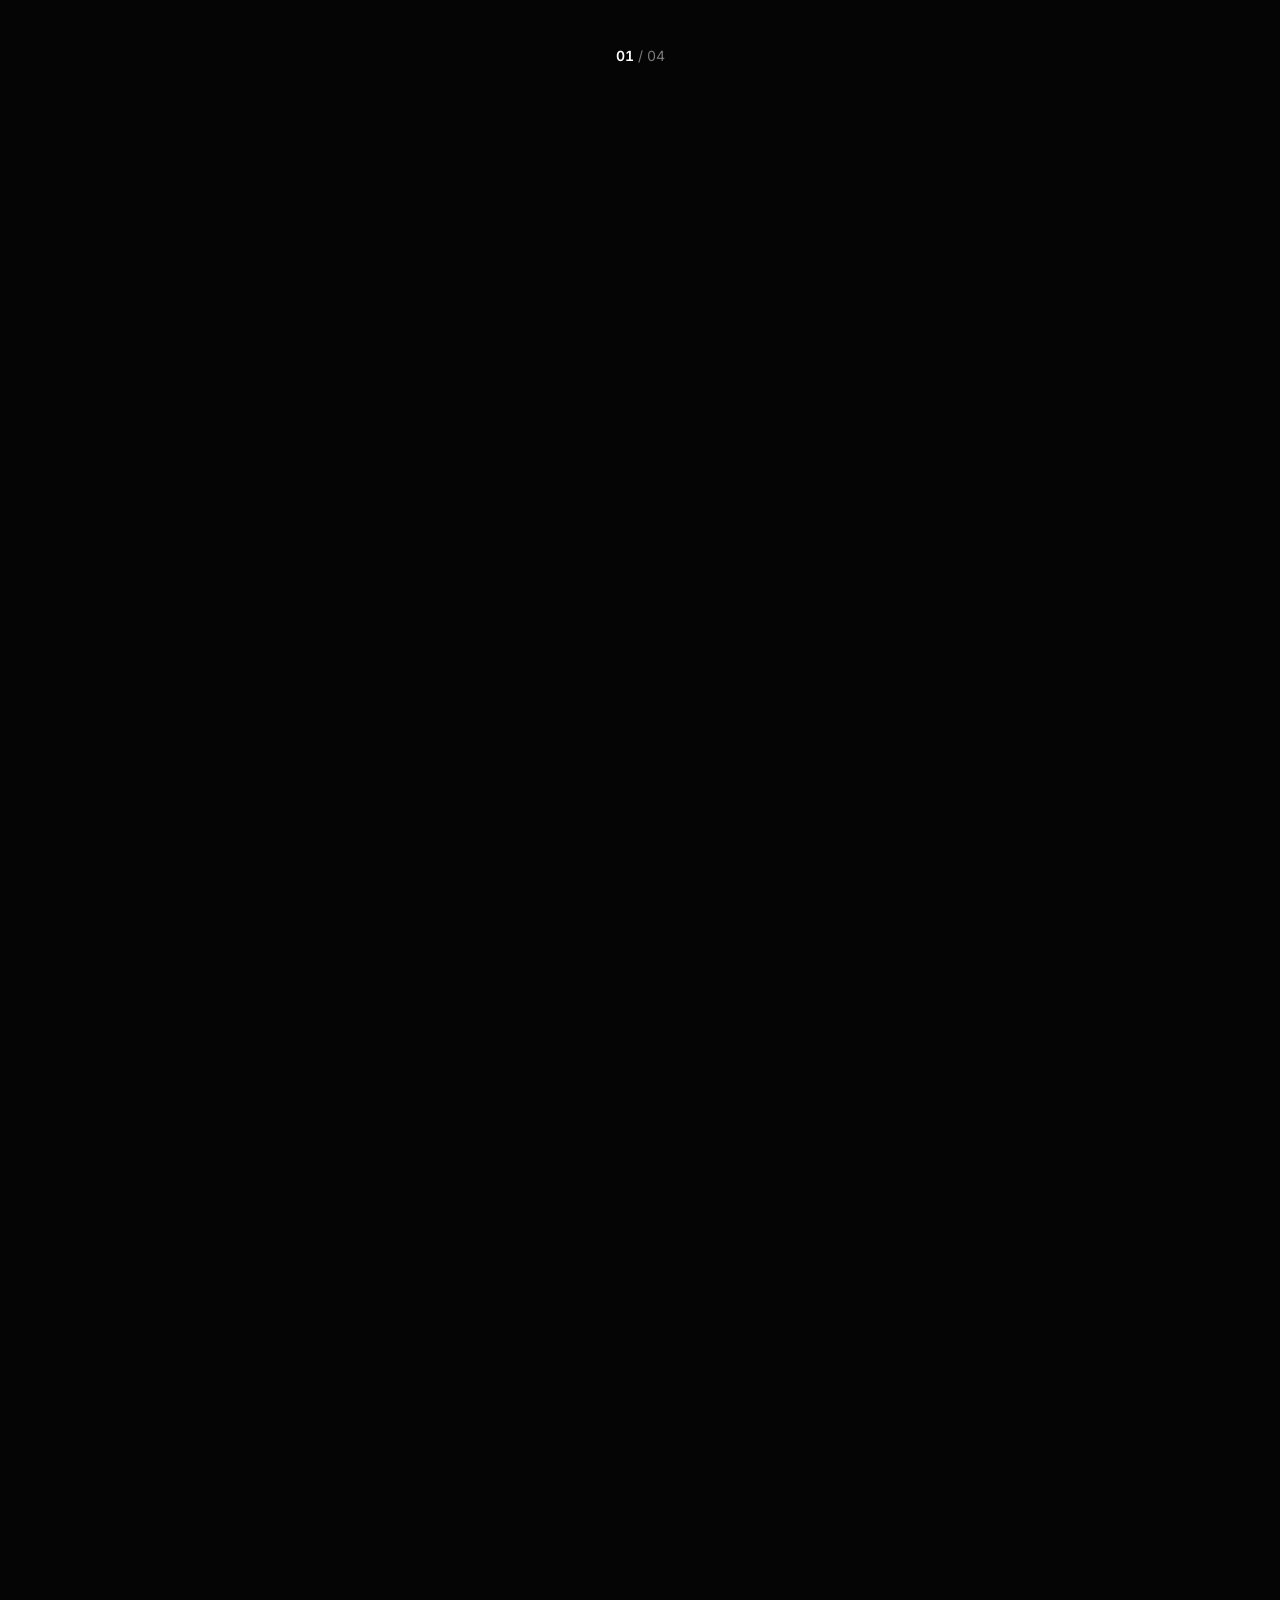
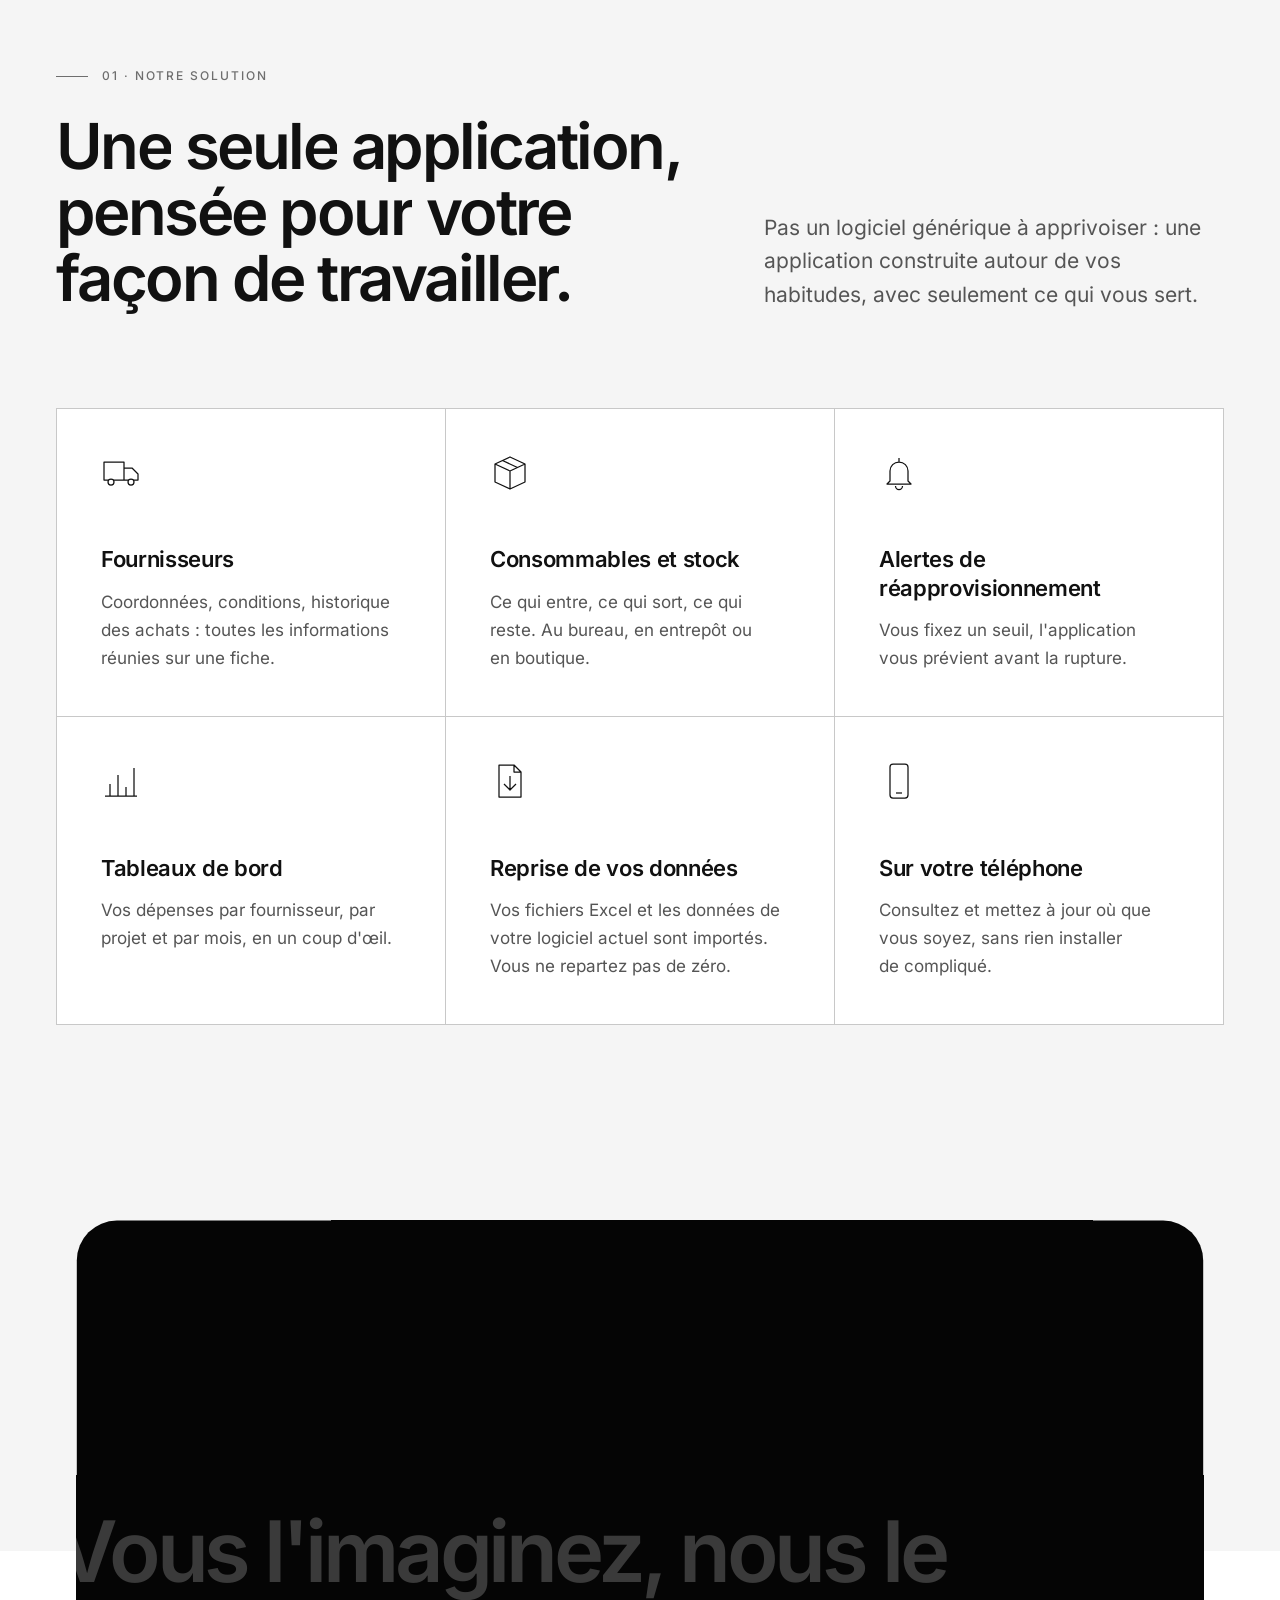
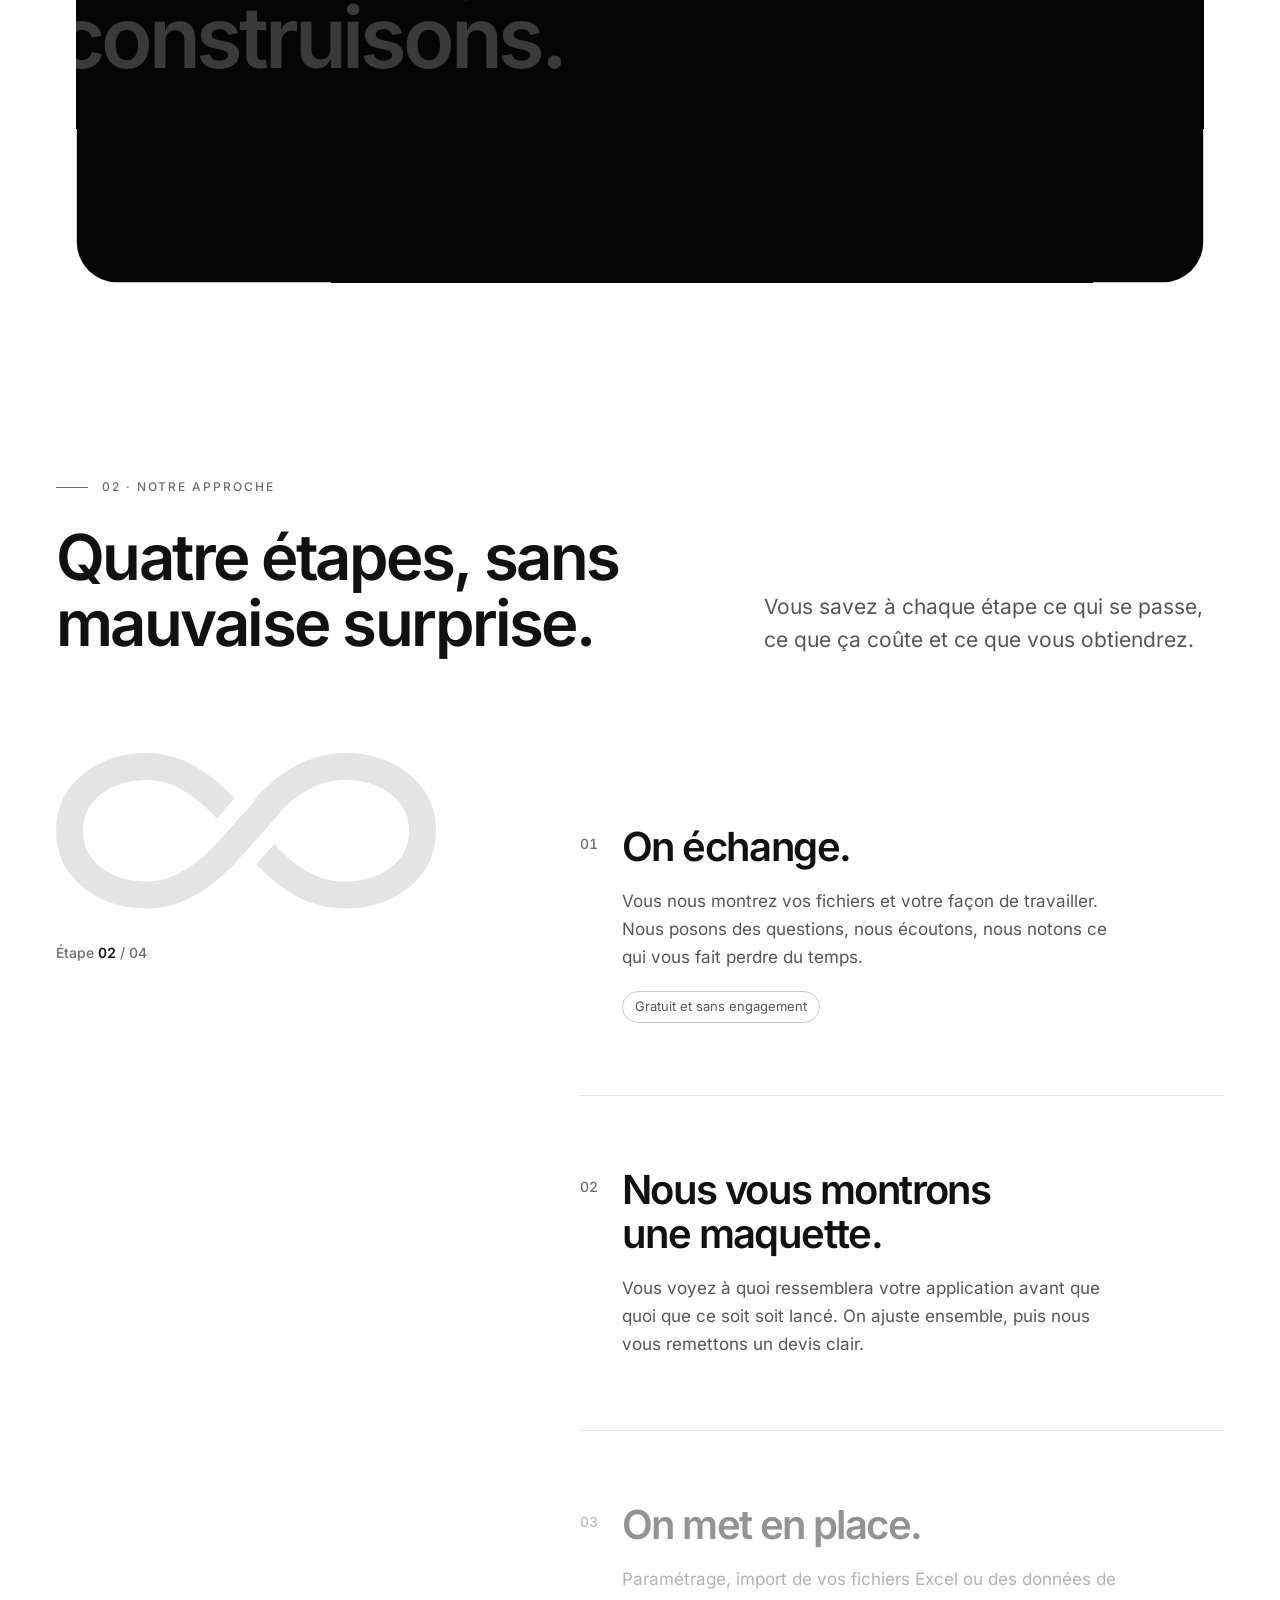
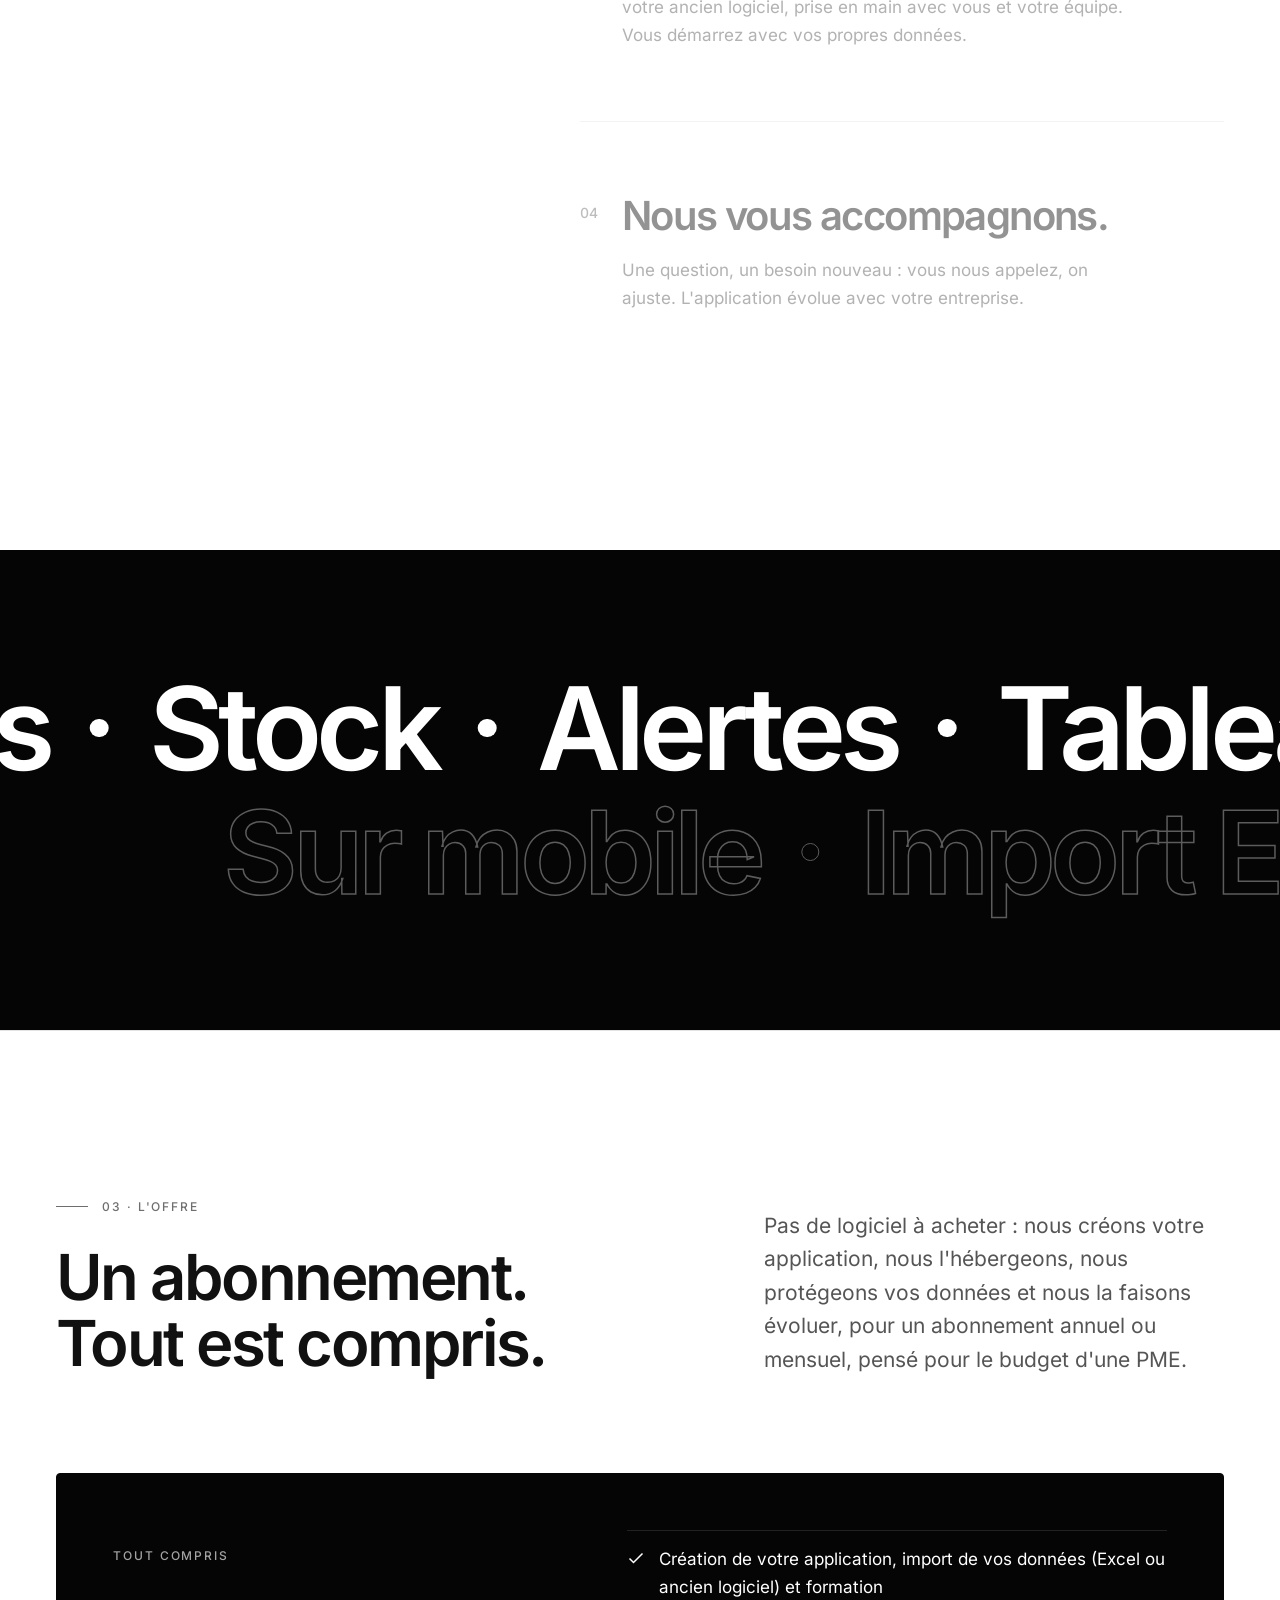
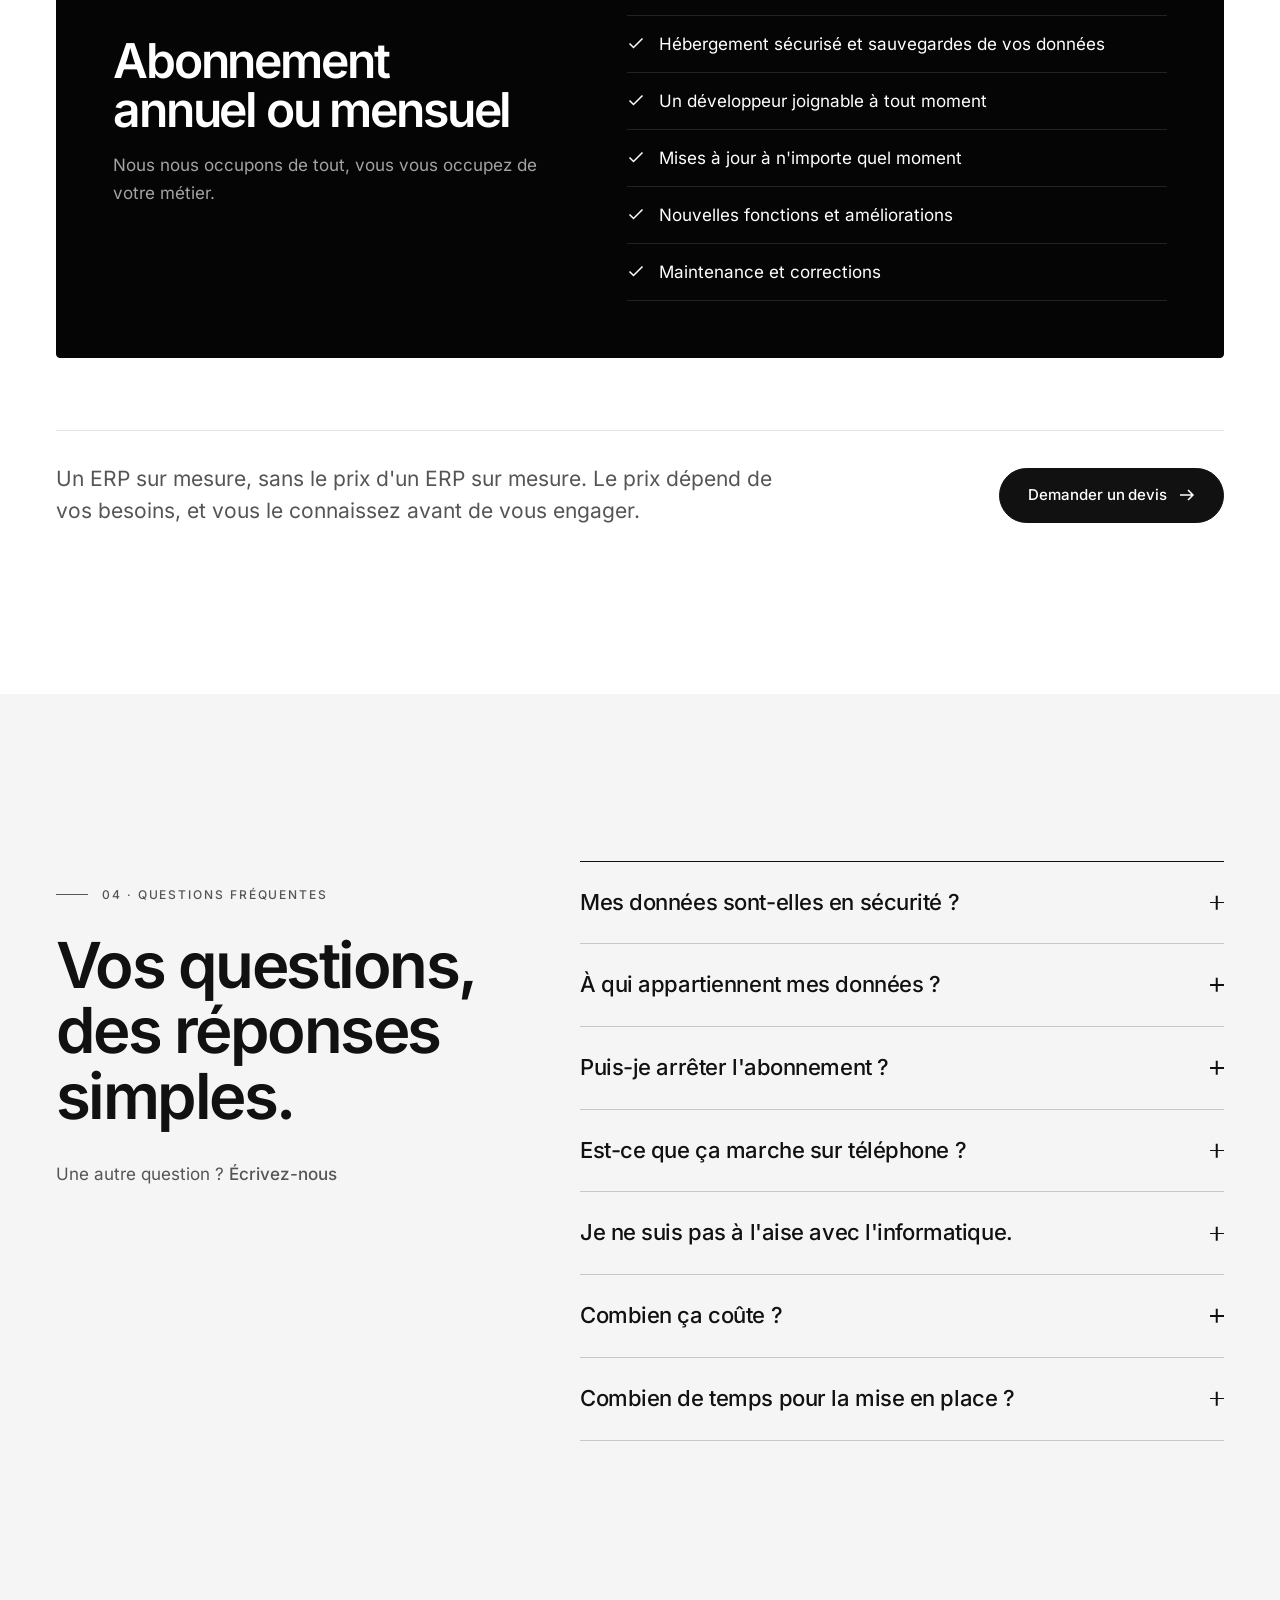
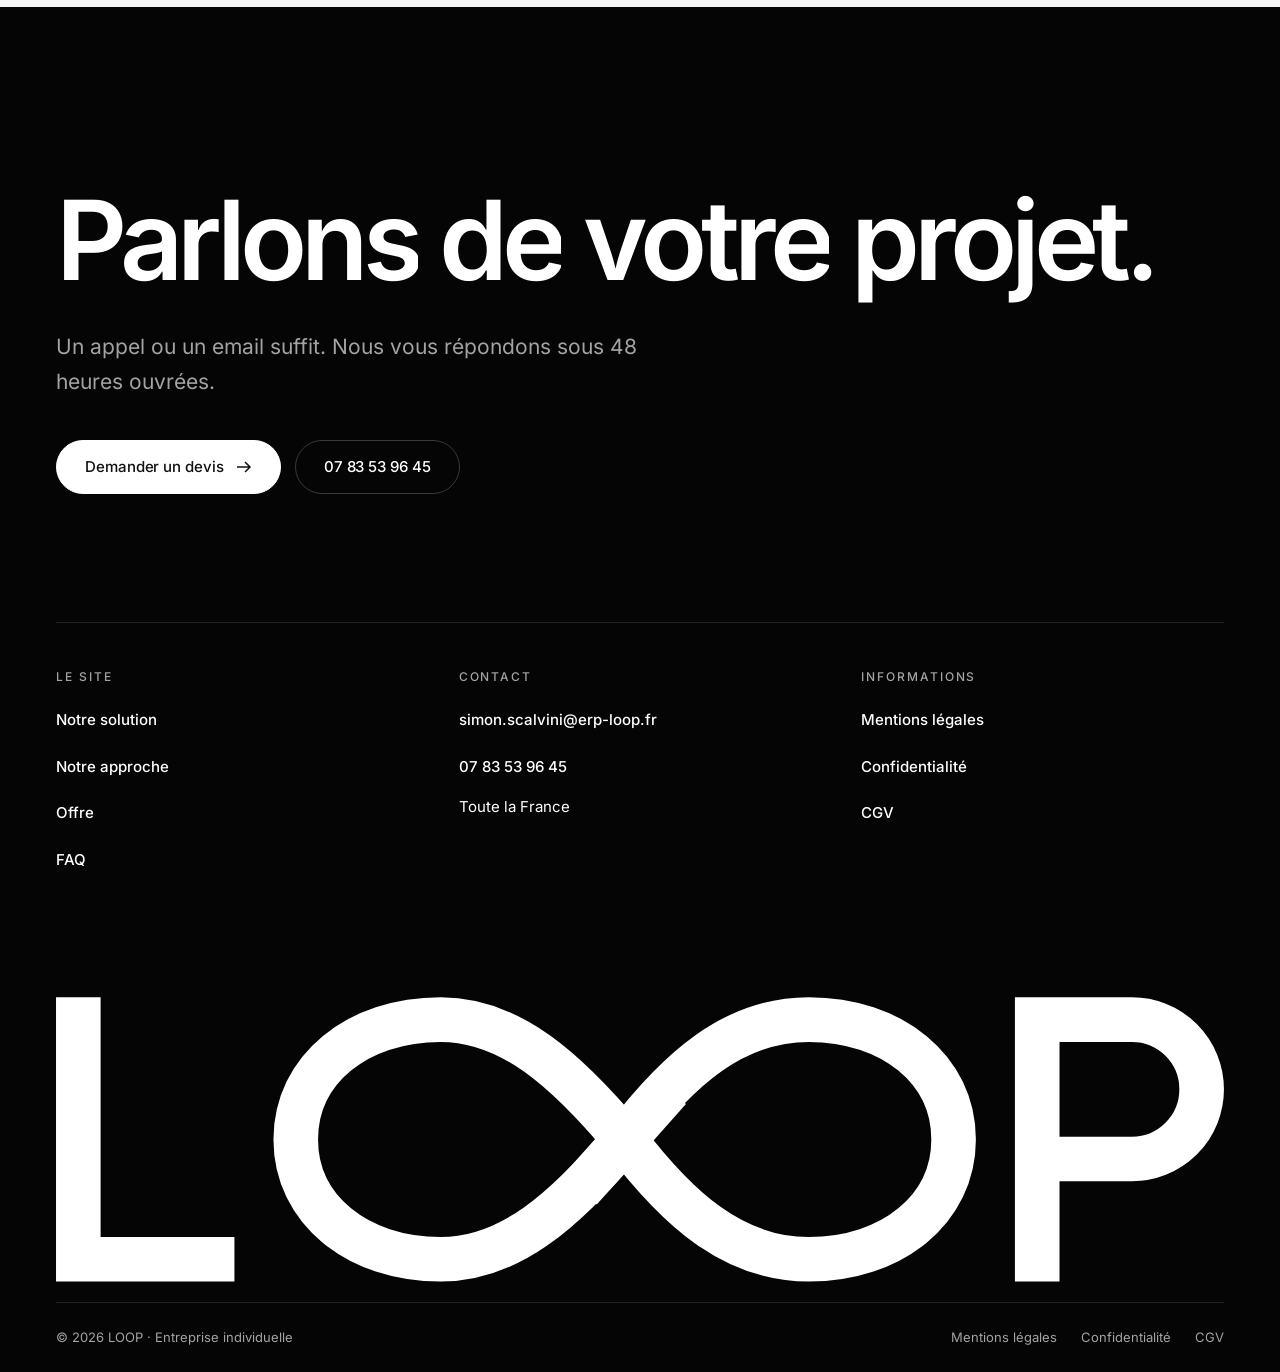
==== commit f9b6c345: "Site tourné vers toutes les PME, à prix accessible - Fin des références au chantier : « où que vous " ====
--- a/index.html
+++ b/index.html
@@ -5,8 +5,8 @@
   <meta name="viewport" content="width=device-width, initial-scale=1, viewport-fit=cover">
 
   <!-- ========== SEO : titre et description affichés par Google ========== -->
-  <title>LOOP · ERP personnalisé</title>
-  <meta name="description" content="LOOP crée des ERP personnalisés pour les entreprises : fournisseurs, stock, alertes de réapprovisionnement et dépenses par chantier. Reprise de vos fichiers Excel, utilisable sur téléphone, accompagnement humain.">
+  <title>LOOP · ERP personnalisé pour les PME</title>
+  <meta name="description" content="LOOP crée des ERP personnalisés pour les PME, à prix accessible : fournisseurs, stock, alertes de réapprovisionnement et dépenses par projet. Reprise de vos fichiers Excel, utilisable sur téléphone, accompagnement humain.">
   <link rel="canonical" href="https://erp-loop.fr/">
   <meta name="theme-color" content="#050505">
 
@@ -15,7 +15,7 @@
   <meta property="og:locale" content="fr_FR">
   <meta property="og:site_name" content="LOOP">
   <meta property="og:title" content="LOOP · Remplacez vos fichiers Excel et votre ERP par une application faite pour votre métier">
-  <meta property="og:description" content="Fournisseurs, stock, alertes et dépenses par chantier au même endroit, sur ordinateur comme sur téléphone.">
+  <meta property="og:description" content="Fournisseurs, stock, alertes et dépenses par projet au même endroit, sur ordinateur comme sur téléphone.">
   <meta property="og:url" content="https://erp-loop.fr/">
   <meta property="og:image" content="https://erp-loop.fr/assets/img/og-image.png">
   <meta property="og:image:width" content="1200">
@@ -42,7 +42,7 @@
     "@context": "https://schema.org",
     "@type": "ProfessionalService",
     "name": "LOOP",
-    "description": "ERP personnalisés : gestion des fournisseurs, du stock, alertes de réapprovisionnement et tableaux de bord.",
+    "description": "ERP personnalisés pour les PME, à prix accessible : gestion des fournisseurs, du stock, alertes de réapprovisionnement et tableaux de bord.",
     "url": "https://erp-loop.fr/",
     "logo": "https://erp-loop.fr/assets/img/logo/loop-logo-noir.png",
     "email": "simon.scalvini@erp-loop.fr",
@@ -128,7 +128,7 @@
     <section class="hero on-dark" data-theme="dark" data-hero aria-labelledby="titre-accueil">
       <div class="container hero-grid">
         <div class="hero-text" data-hero-text>
-          <p class="eyebrow hero-fade" style="--i:0">ERP personnalisé</p>
+          <p class="eyebrow hero-fade" style="--i:0">ERP personnalisé pour les PME</p>
 
           <h1 class="hero-title" id="titre-accueil">
             <span class="line"><span style="--i:0">Remplacez vos fichiers Excel et votre ERP</span></span>
@@ -158,7 +158,7 @@
               <div class="mock-body">
                 <div class="mock-kpis">
                   <div class="mock-kpi"><span>Dépenses du mois</span><strong>4 280 €</strong></div>
-                  <div class="mock-kpi"><span>Chantiers en cours</span><strong>5</strong></div>
+                  <div class="mock-kpi"><span>Projets en cours</span><strong>5</strong></div>
                   <div class="mock-kpi mock-kpi--dark"><span>Stock bas</span><strong>3 articles</strong></div>
                 </div>
                 <div class="mock-panels">
@@ -178,9 +178,9 @@
                     <b>Par fournisseur</b>
                     <div class="mock-rows">
                       <div class="mock-row">Négoce Sud<em>1 840 €</em><i style="--w:86%;--i:0"></i></div>
-                      <div class="mock-row">Électro Pro<em>1 120 €</em><i style="--w:54%;--i:1"></i></div>
-                      <div class="mock-row">Bois &amp; Co<em>790 €</em><i style="--w:38%;--i:2"></i></div>
-                      <div class="mock-row">Quincaillerie<em>530 €</em><i style="--w:24%;--i:3"></i></div>
+                      <div class="mock-row">Bureau Plus<em>1 120 €</em><i style="--w:54%;--i:1"></i></div>
+                      <div class="mock-row">Logistique Est<em>790 €</em><i style="--w:38%;--i:2"></i></div>
+                      <div class="mock-row">Emballages Pro<em>530 €</em><i style="--w:24%;--i:3"></i></div>
                     </div>
                   </div>
                 </div>
@@ -188,11 +188,11 @@
             </div>
 
             <div class="mock-phone" aria-hidden="true">
-              <b>Stock · Camion 1</b>
-              <div class="mock-item">Raccord laiton 15/21<em>24</em></div>
-              <div class="mock-item">Gaine ICTA 20 mm<em>3 rl.</em></div>
-              <div class="mock-item">Vis bois 4×40<em>2 bt.</em></div>
-              <div class="mock-alert"><strong>Seuil atteint</strong><span>Gaine ICTA : commander chez Électro Pro</span></div>
+              <b>Stock · Entrepôt</b>
+              <div class="mock-item">Cartons 40×30<em>24</em></div>
+              <div class="mock-item">Étiquettes A4<em>3 bt.</em></div>
+              <div class="mock-item">Ruban adhésif<em>2 rl.</em></div>
+              <div class="mock-alert"><strong>Seuil atteint</strong><span>Étiquettes A4 : commander chez Bureau Plus</span></div>
             </div>
           </div>
         </div>
@@ -281,7 +281,7 @@
               <svg viewBox="0 0 40 40" fill="none" stroke="currentColor" stroke-width="1.25" stroke-linejoin="round"><path d="M20 4l15 7v18l-15 7-15-7V11zM5 11l15 7 15-7M20 18v18M12.5 7.5l15 7"/></svg>
             </span>
             <h3>Consommables et stock</h3>
-            <p>Ce qui entre, ce qui sort, ce qui reste. Au dépôt comme dans le camion.</p>
+            <p>Ce qui entre, ce qui sort, ce qui reste. Au bureau, en entrepôt ou en boutique.</p>
           </li>
           <li class="feature reveal" style="--d:2">
             <span class="feature-icon" aria-hidden="true">
@@ -295,21 +295,21 @@
               <svg viewBox="0 0 40 40" fill="none" stroke="currentColor" stroke-width="1.25"><path d="M4 35h32M9 35V23M17 35V14M25 35V26M33 35V7"/></svg>
             </span>
             <h3>Tableaux de bord</h3>
-            <p>Vos dépenses par fournisseur, par chantier et par mois, en un coup d'œil.</p>
+            <p>Vos dépenses par fournisseur, par projet et par mois, en un coup d'œil.</p>
           </li>
           <li class="feature reveal" style="--d:1">
             <span class="feature-icon" aria-hidden="true">
               <svg viewBox="0 0 40 40" fill="none" stroke="currentColor" stroke-width="1.25" stroke-linejoin="round"><path d="M9 4h15l7 7v25H9zM24 4v7h7M20 15v14M14 23l6 6 6-6"/></svg>
             </span>
-            <h3>Reprise de vos fichiers Excel</h3>
-            <p>Vos données existantes sont importées. Vous ne repartez pas de zéro.</p>
+            <h3>Reprise de vos données</h3>
+            <p>Vos fichiers Excel et les données de votre logiciel actuel sont importés. Vous ne repartez pas de zéro.</p>
           </li>
           <li class="feature reveal" style="--d:2">
             <span class="feature-icon" aria-hidden="true">
               <svg viewBox="0 0 40 40" fill="none" stroke="currentColor" stroke-width="1.25" stroke-linejoin="round"><rect x="11" y="3" width="18" height="34" rx="3"/><path d="M17 32h6"/></svg>
             </span>
             <h3>Sur votre téléphone</h3>
-            <p>Consultez et mettez à jour depuis le chantier, sans rien installer de compliqué.</p>
+            <p>Consultez et mettez à jour où que vous soyez, sans rien installer de compliqué.</p>
           </li>
         </ul>
       </div>
@@ -383,7 +383,7 @@
             <li class="step" data-step="03">
               <span class="step-num">03</span>
               <h3>On met en place.</h3>
-              <p>Paramétrage, import de vos fichiers Excel, prise en main avec vous et votre équipe. Vous démarrez avec vos propres données.</p>
+              <p>Paramétrage, import de vos fichiers Excel ou des données de votre ancien logiciel, prise en main avec vous et votre équipe. Vous démarrez avec vos propres données.</p>
             </li>
             <li class="step" data-step="04">
               <span class="step-num">04</span>
@@ -413,7 +413,7 @@
           </div>
           <p class="lead reveal" style="--d:2">
             Pas de logiciel à acheter&nbsp;: nous créons votre application, nous l'hébergeons,
-            nous protégeons vos données et nous la faisons évoluer, pour un abonnement annuel ou mensuel.
+            nous protégeons vos données et nous la faisons évoluer, pour un abonnement annuel ou mensuel, pensé pour le budget d'une PME.
           </p>
         </div>
 
@@ -425,7 +425,7 @@
             <p>Nous nous occupons de tout, vous vous occupez de votre métier.</p>
           </div>
           <ul class="check-list">
-              <li><svg viewBox="0 0 18 18" fill="none" stroke="currentColor" stroke-width="1.5" aria-hidden="true"><path d="M2.5 9.5l4 4 9-9"/></svg>Création de votre application, import de vos fichiers Excel et formation</li>
+              <li><svg viewBox="0 0 18 18" fill="none" stroke="currentColor" stroke-width="1.5" aria-hidden="true"><path d="M2.5 9.5l4 4 9-9"/></svg>Création de votre application, import de vos données (Excel ou ancien logiciel) et formation</li>
               <li><svg viewBox="0 0 18 18" fill="none" stroke="currentColor" stroke-width="1.5" aria-hidden="true"><path d="M2.5 9.5l4 4 9-9"/></svg>Hébergement sécurisé et sauvegardes de vos données</li>
               <li><svg viewBox="0 0 18 18" fill="none" stroke="currentColor" stroke-width="1.5" aria-hidden="true"><path d="M2.5 9.5l4 4 9-9"/></svg>Un développeur joignable à tout moment</li>
               <li><svg viewBox="0 0 18 18" fill="none" stroke="currentColor" stroke-width="1.5" aria-hidden="true"><path d="M2.5 9.5l4 4 9-9"/></svg>Mises à jour à n'importe quel moment</li>
@@ -435,7 +435,7 @@
         </article>
 
         <div class="offer-foot reveal">
-          <p>Chaque entreprise est différente. Le prix dépend de vos besoins, et vous le connaissez avant de vous engager.</p>
+          <p>Un ERP sur mesure, sans le prix d'un ERP sur mesure. Le prix dépend de vos besoins, et vous le connaissez avant de vous engager.</p>
           <a class="btn" href="mailto:simon.scalvini@erp-loop.fr?subject=Demande%20de%20devis" data-quote>
             Demander un devis
             <svg class="arrow" viewBox="0 0 16 16" fill="none" stroke="currentColor" stroke-width="1.5" aria-hidden="true"><path d="M1 8h13M9 3l5 5-5 5"/></svg>
@@ -488,9 +488,16 @@
             </div>
           </details>
           <details class="faq-item">
+            <summary>Combien ça coûte ?<span class="faq-sign" aria-hidden="true"></span></summary>
+            <div class="faq-answer">
+              <p>Le prix dépend de vos besoins : nombre de fonctions, quantité de données à reprendre, nombre d'utilisateurs. Notre objectif est d'offrir aux PME un ERP sur mesure à un coût accessible, sans licence à acheter ni frais cachés.</p>
+              <p>Le devis est gratuit et sans engagement : vous connaissez le prix de l'abonnement avant de décider.</p>
+            </div>
+          </details>
+          <details class="faq-item">
             <summary>Combien de temps pour la mise en place ?<span class="faq-sign" aria-hidden="true"></span></summary>
             <div class="faq-answer">
-              <p>En général quelques semaines, selon la quantité de données à reprendre et les fonctions souhaitées. Le délai est précisé dans le devis.</p>
+              <p>En général quelques semaines, selon la quantité de données à reprendre (fichiers Excel ou ancien logiciel) et les fonctions souhaitées. Le délai est précisé dans le devis.</p>
             </div>
           </details>
         </div>
@@ -627,7 +634,7 @@
           </div>
           <div class="field field--full">
             <label for="f-message">Votre besoin</label>
-            <textarea id="f-message" name="message" rows="4" placeholder="Ex. : 3 salariés, un fichier Excel pour le stock, nous voudrions savoir ce qui part sur chaque chantier." required aria-describedby="e-message"></textarea>
+            <textarea id="f-message" name="message" rows="4" placeholder="Ex. : 10 salariés, un fichier Excel pour le stock, nous voudrions suivre nos achats par projet." required aria-describedby="e-message"></textarea>
             <p class="field-error" id="e-message" aria-live="polite"></p>
           </div>
 
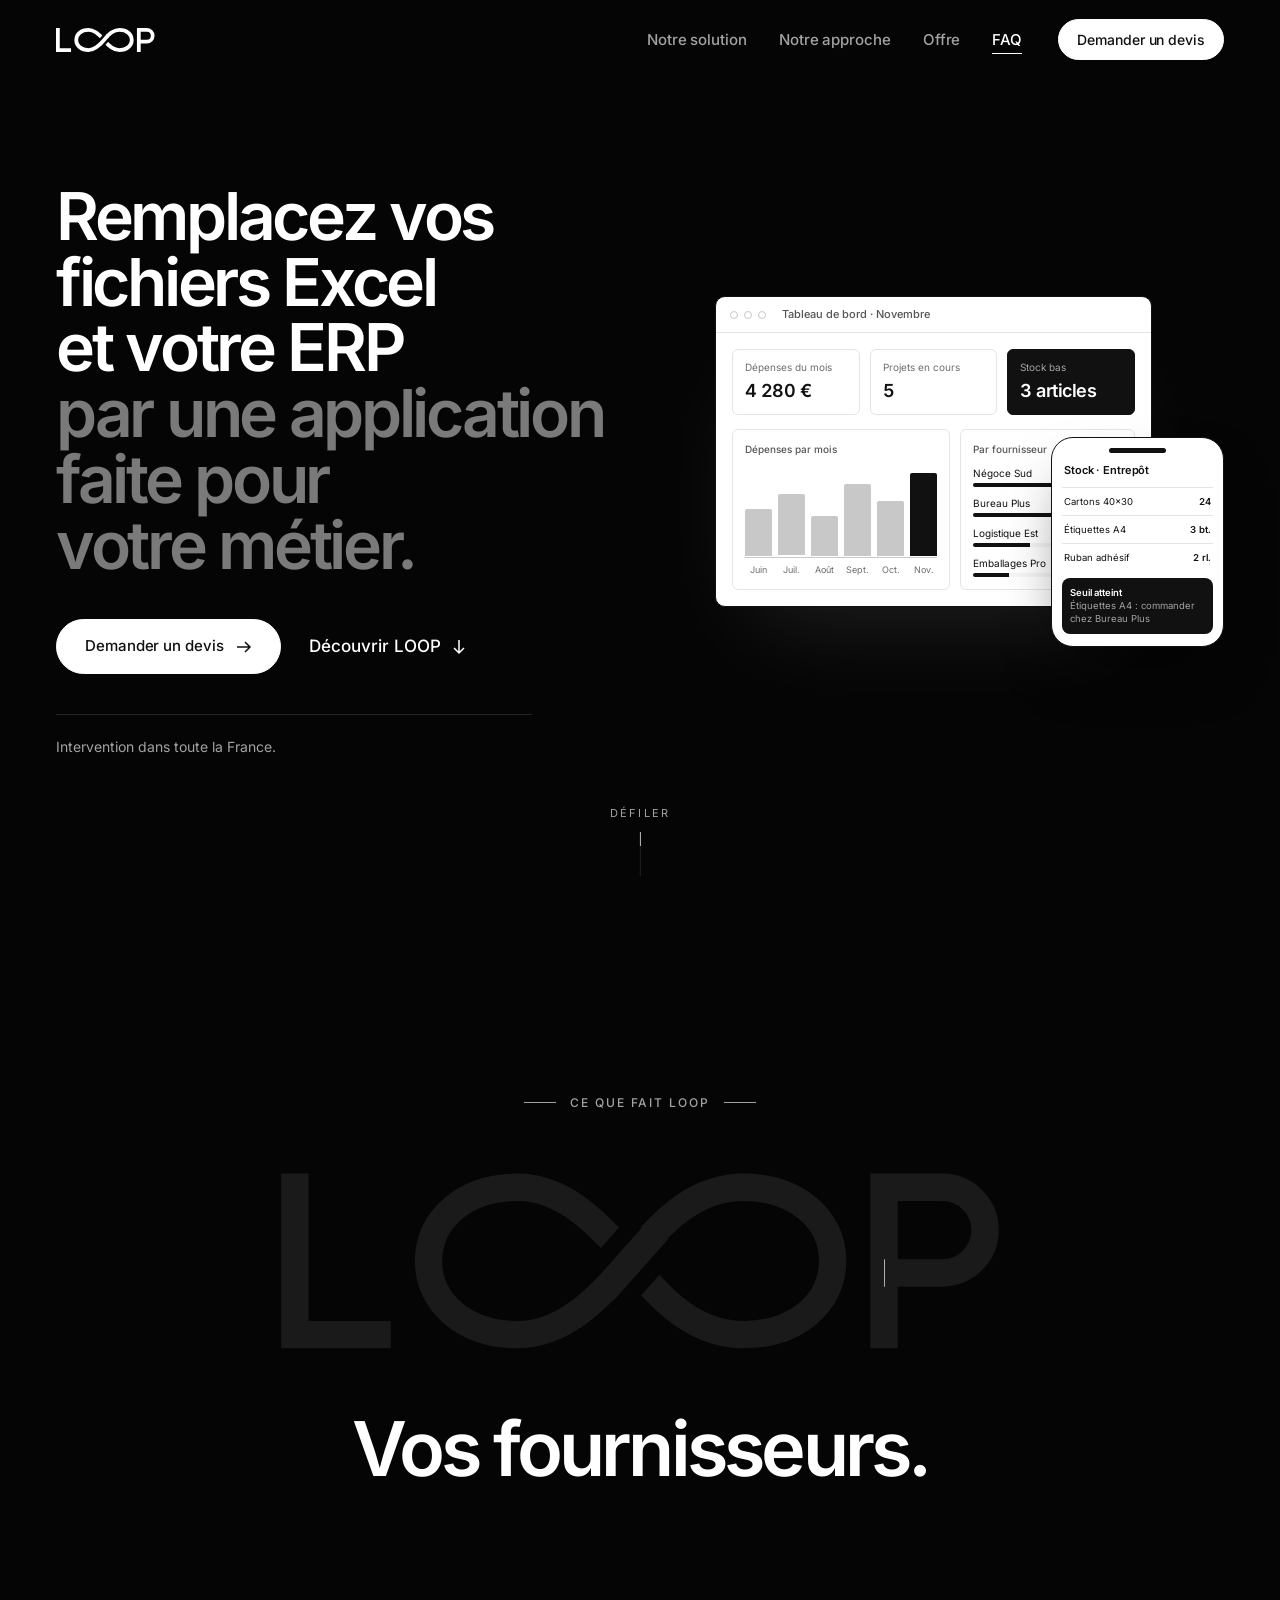
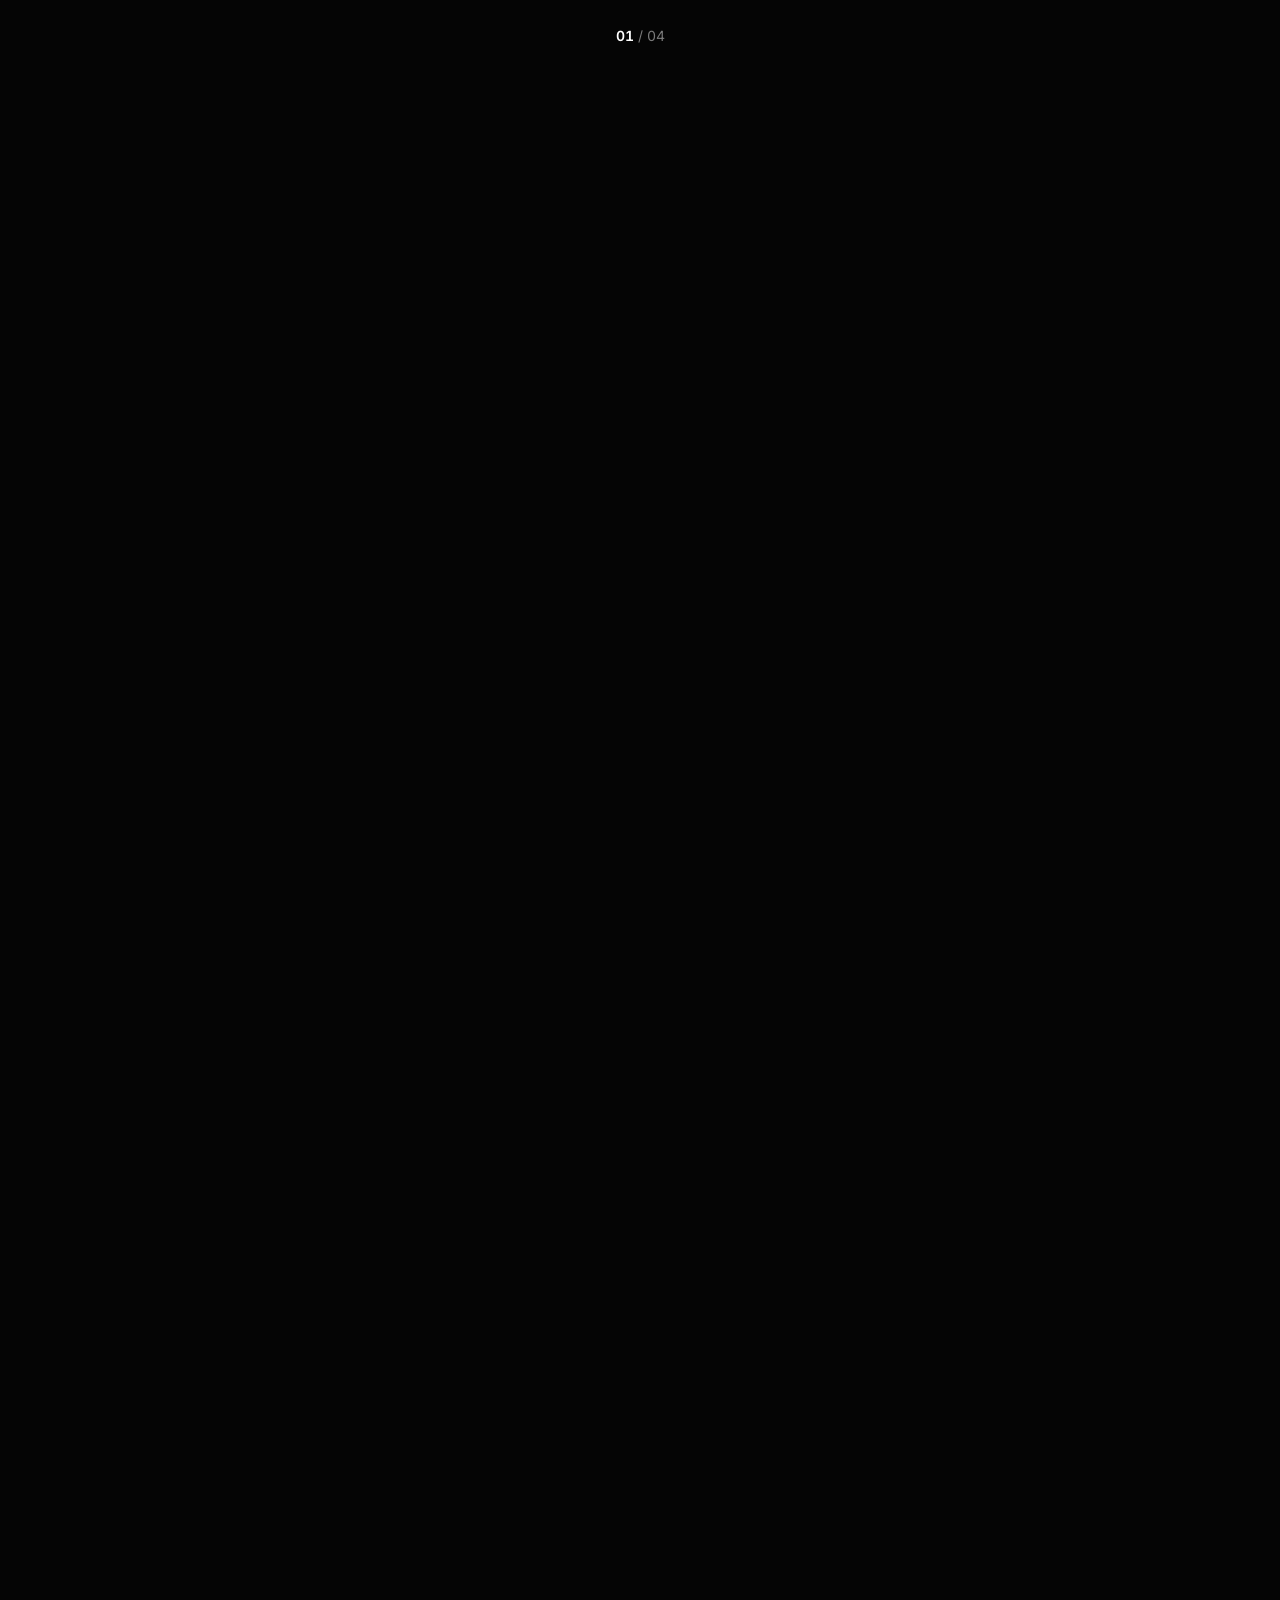
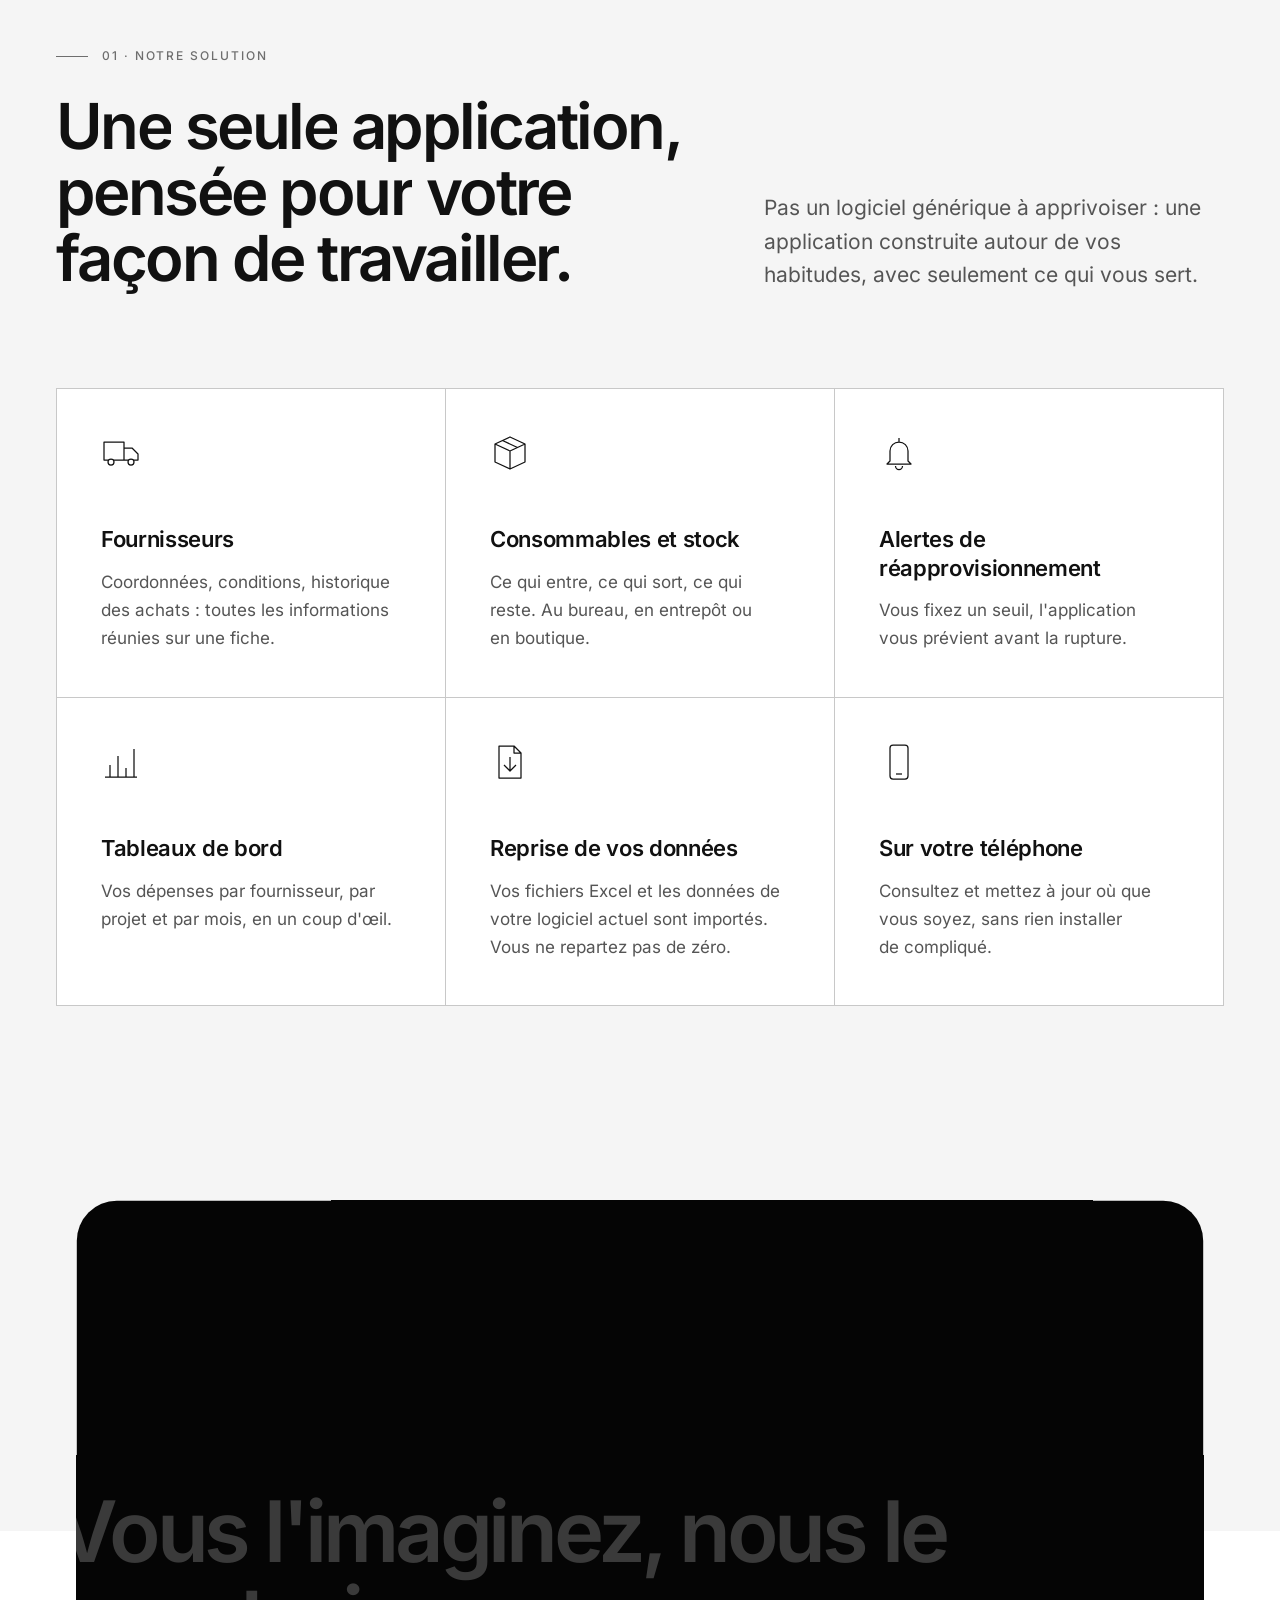
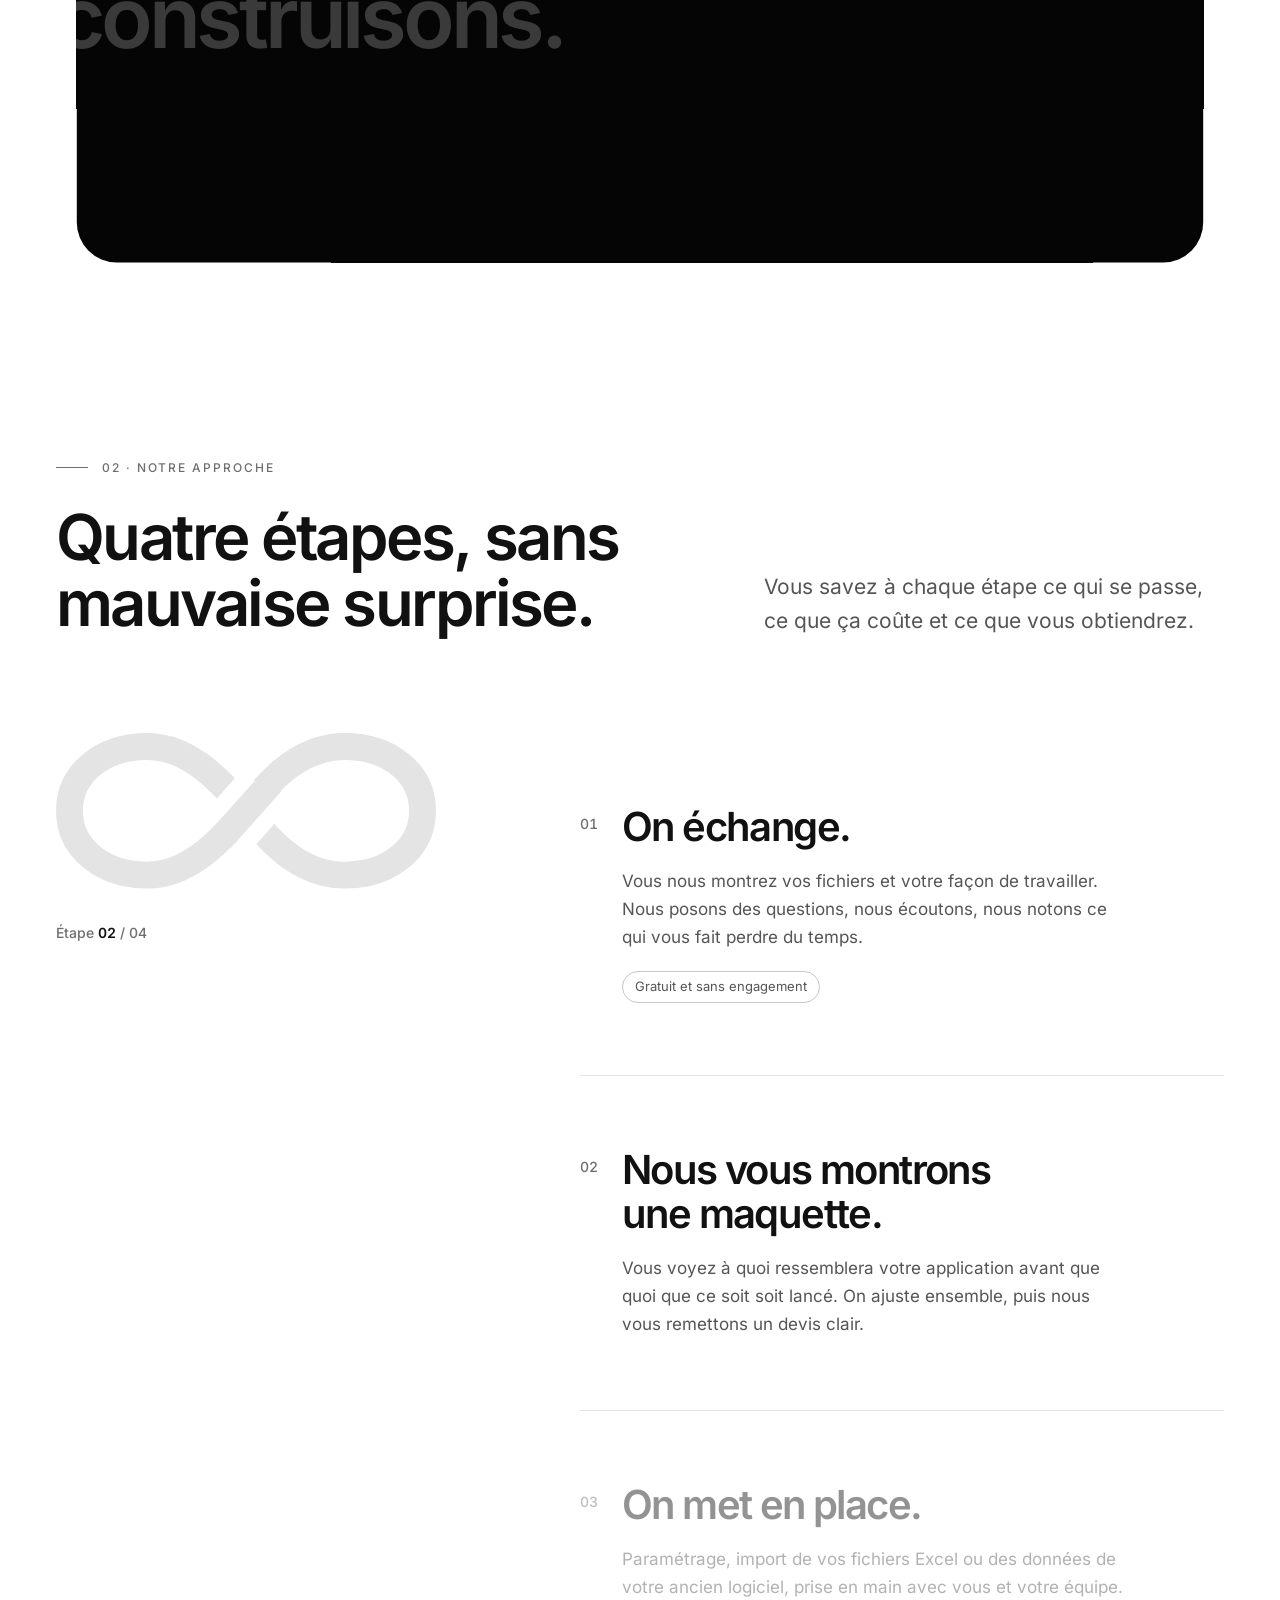
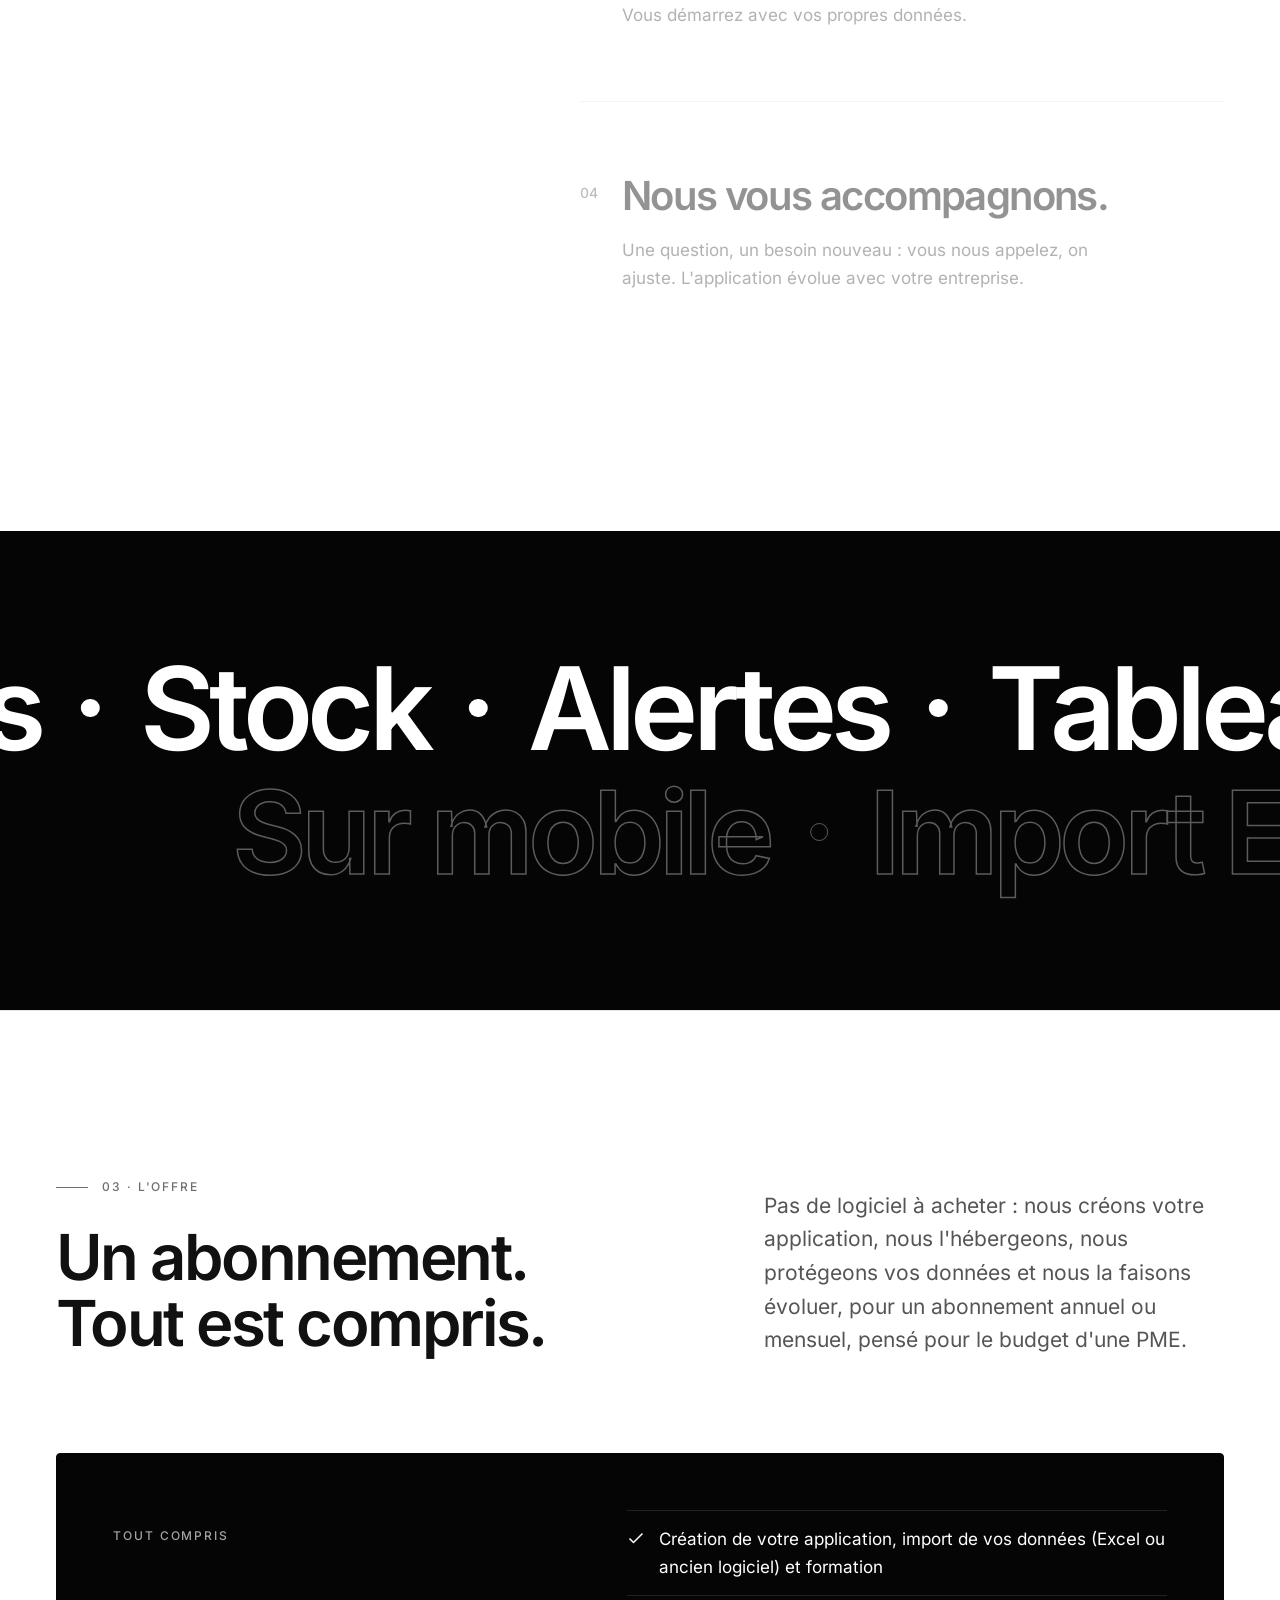
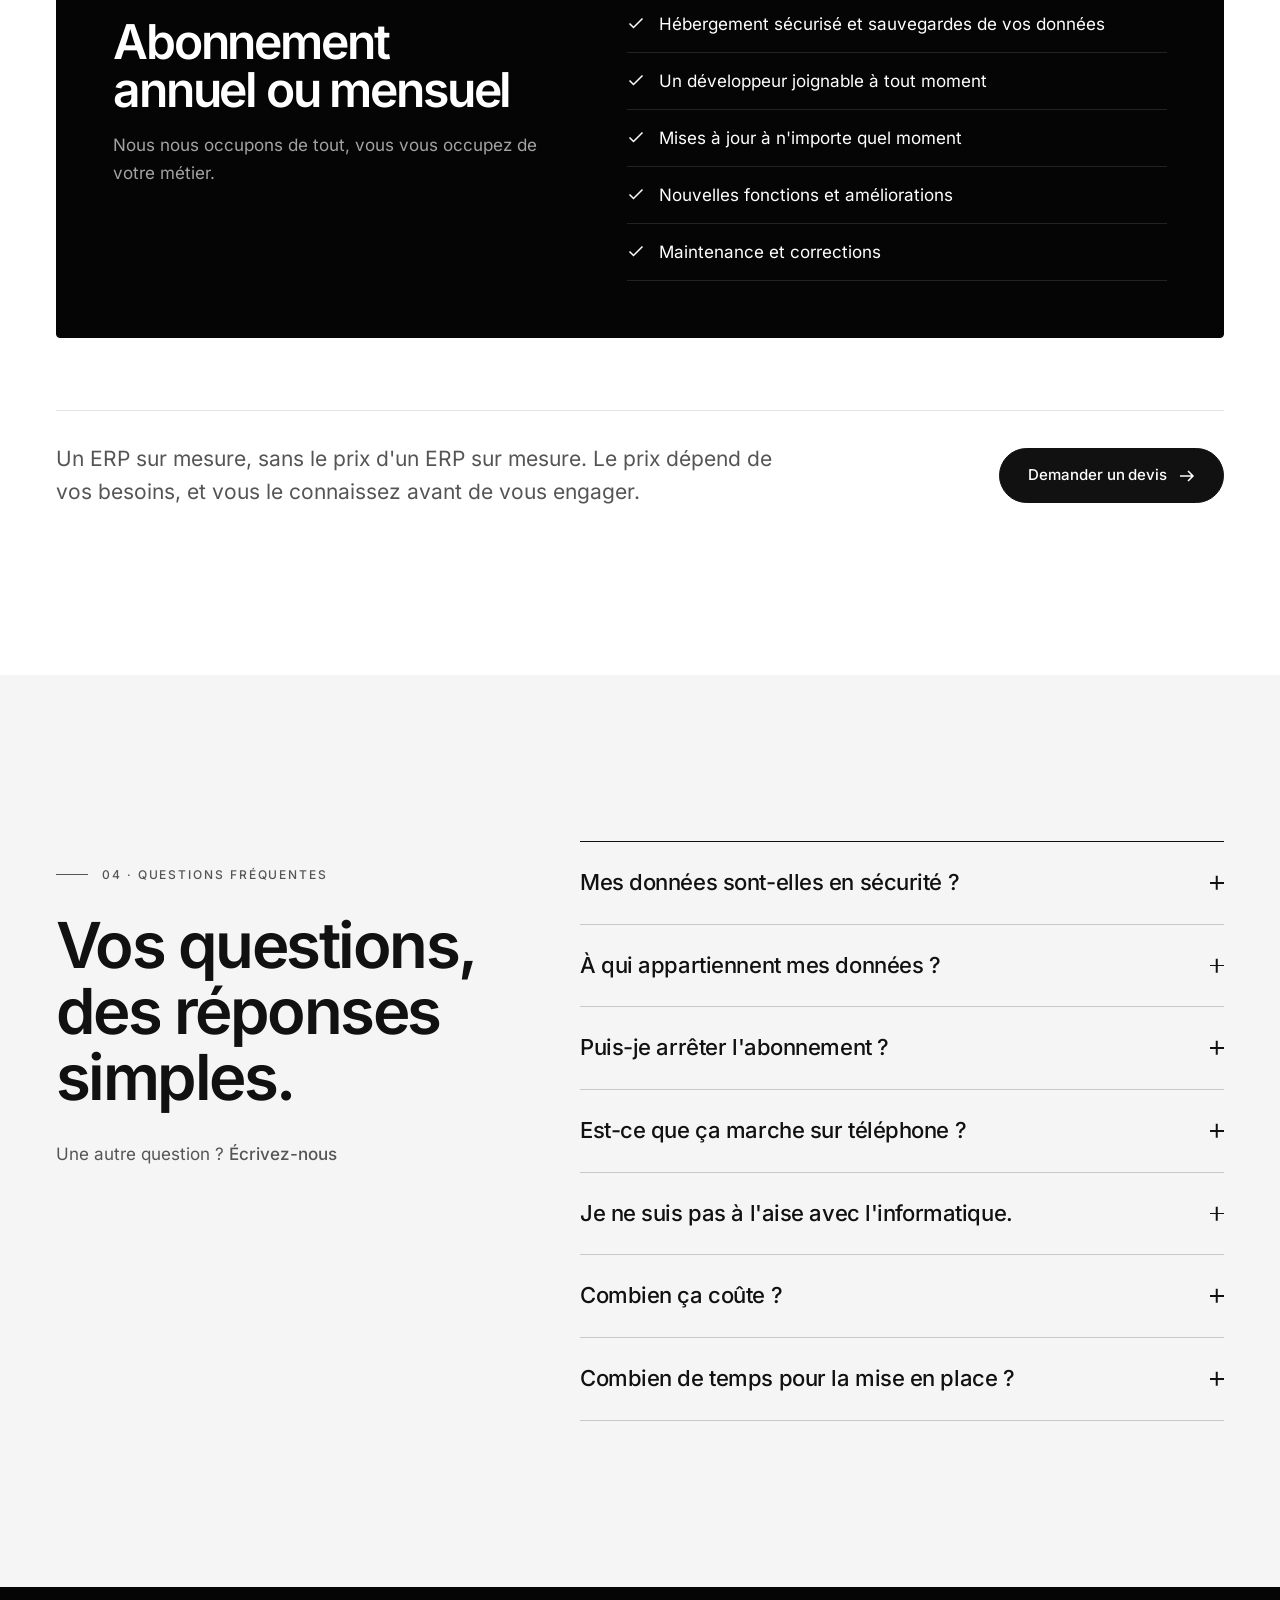
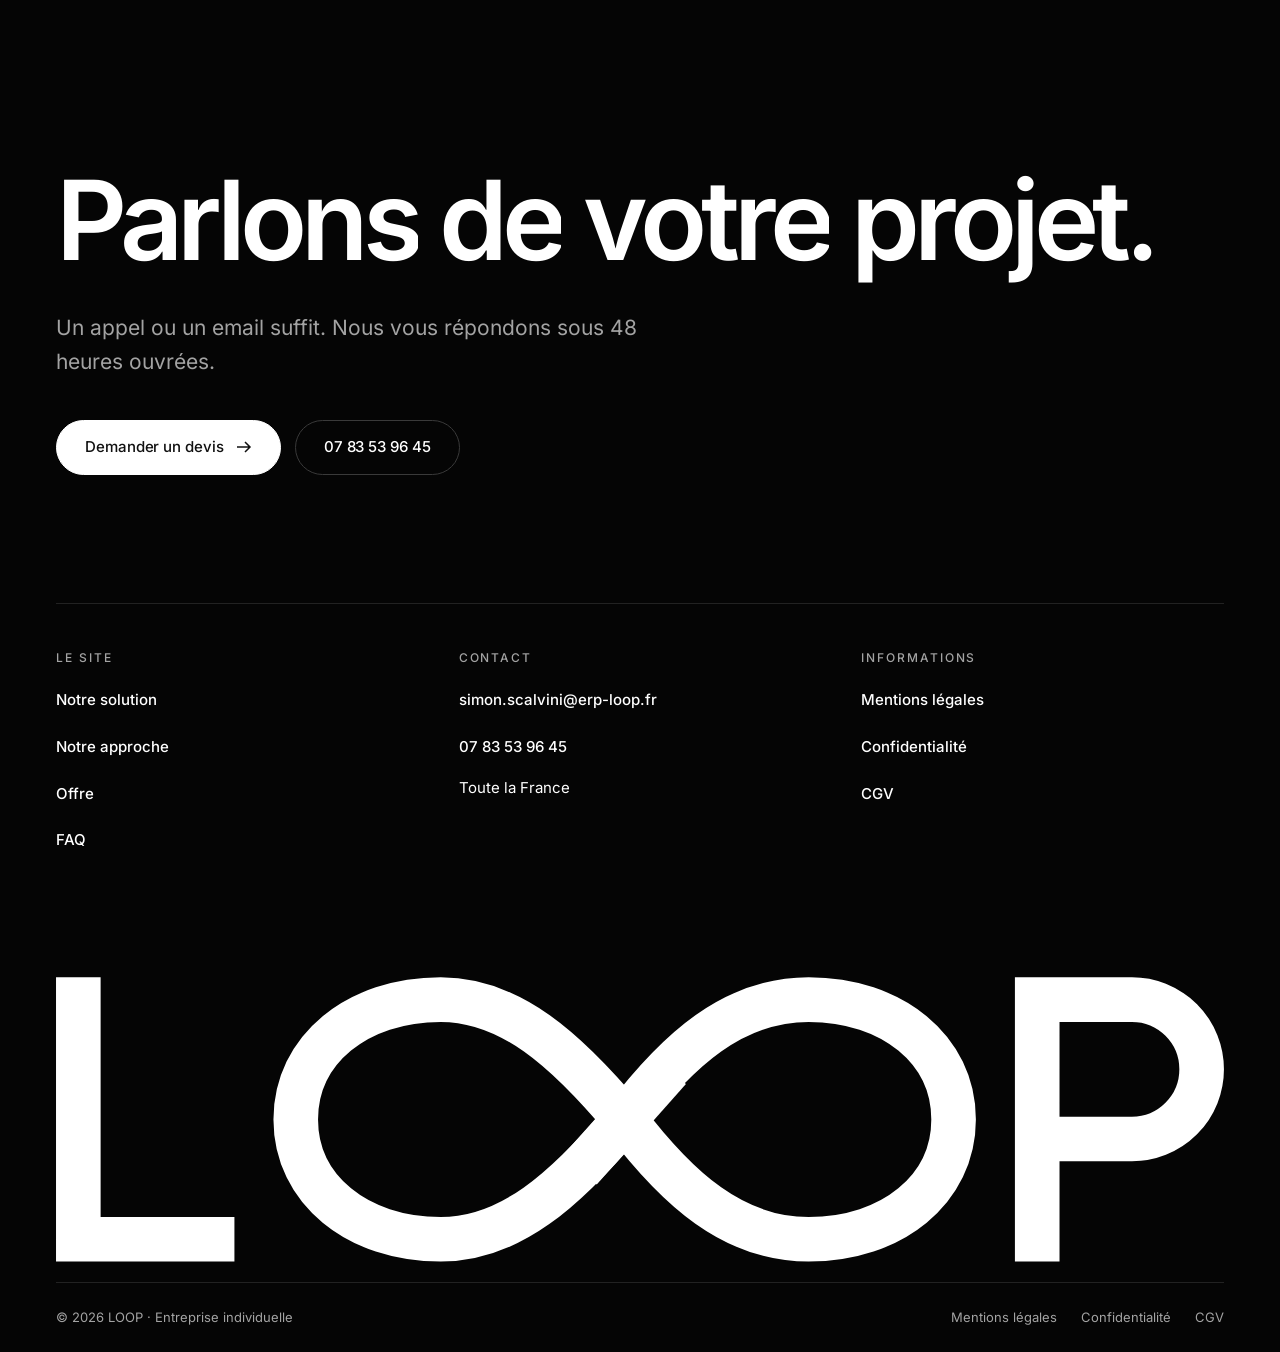
==== commit 8f9296a1: "Accueil : retrait du petit titre « ERP personnalisé pour les PME » Co-Authored-By: Claude Opus 5.5 <" ====
--- a/index.html
+++ b/index.html
@@ -128,8 +128,6 @@
     <section class="hero on-dark" data-theme="dark" data-hero aria-labelledby="titre-accueil">
       <div class="container hero-grid">
         <div class="hero-text" data-hero-text>
-          <p class="eyebrow hero-fade" style="--i:0">ERP personnalisé pour les PME</p>
-
           <h1 class="hero-title" id="titre-accueil">
             <span class="line"><span style="--i:0">Remplacez vos fichiers Excel et votre ERP</span></span>
             <span class="line line--muted"><span style="--i:1">par une application faite pour votre métier.</span></span>
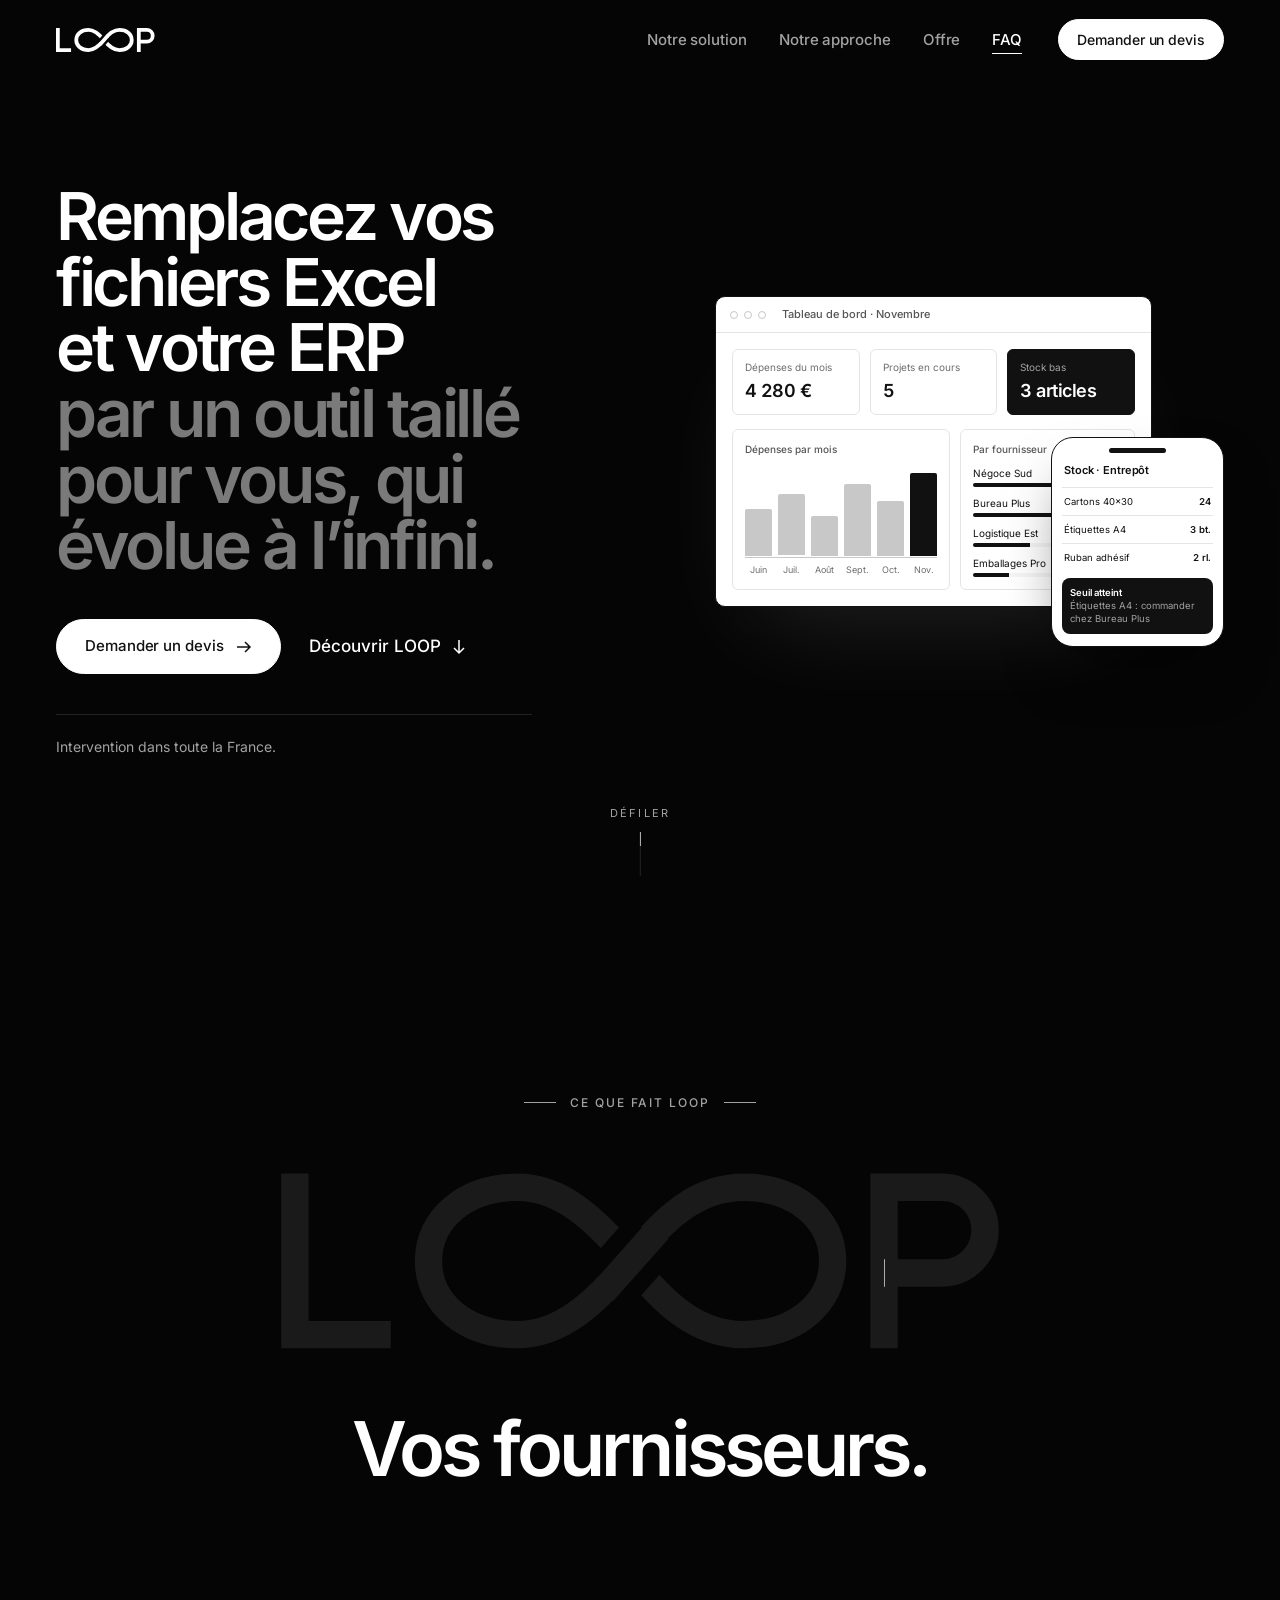
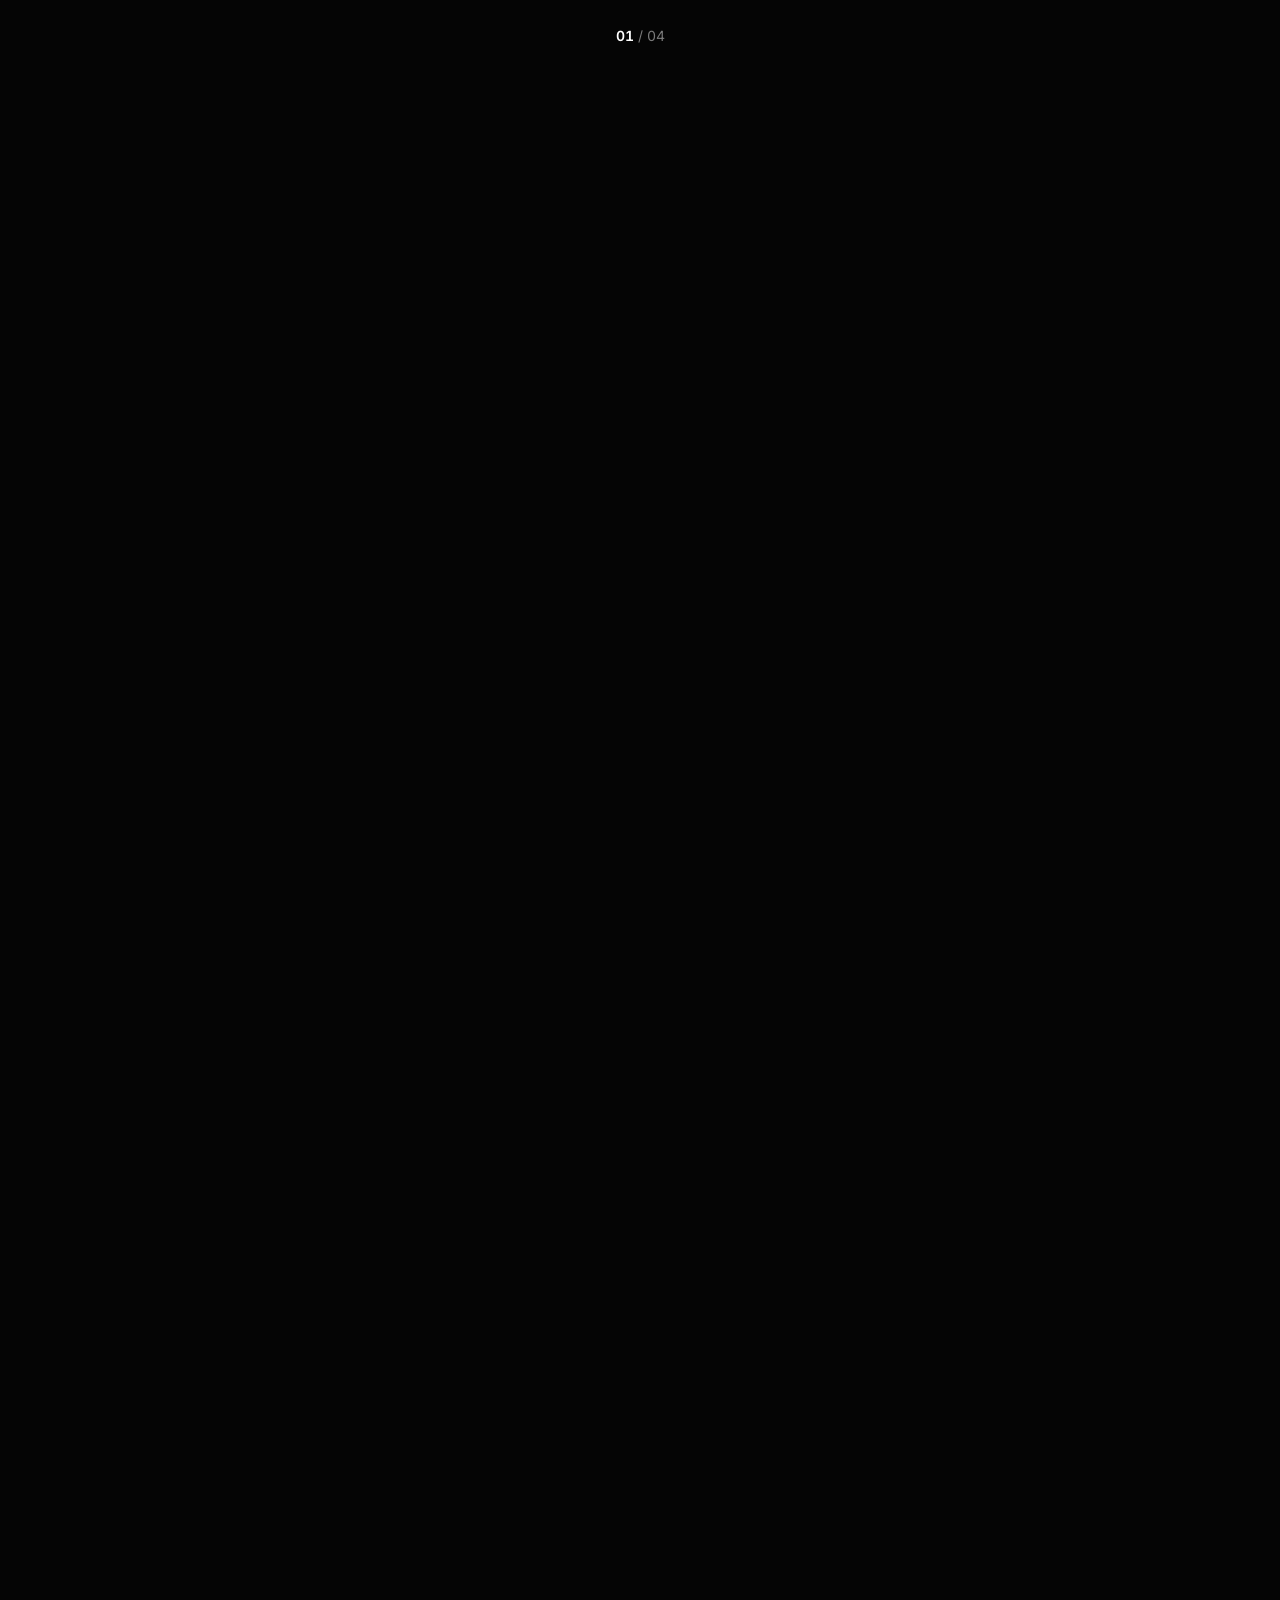
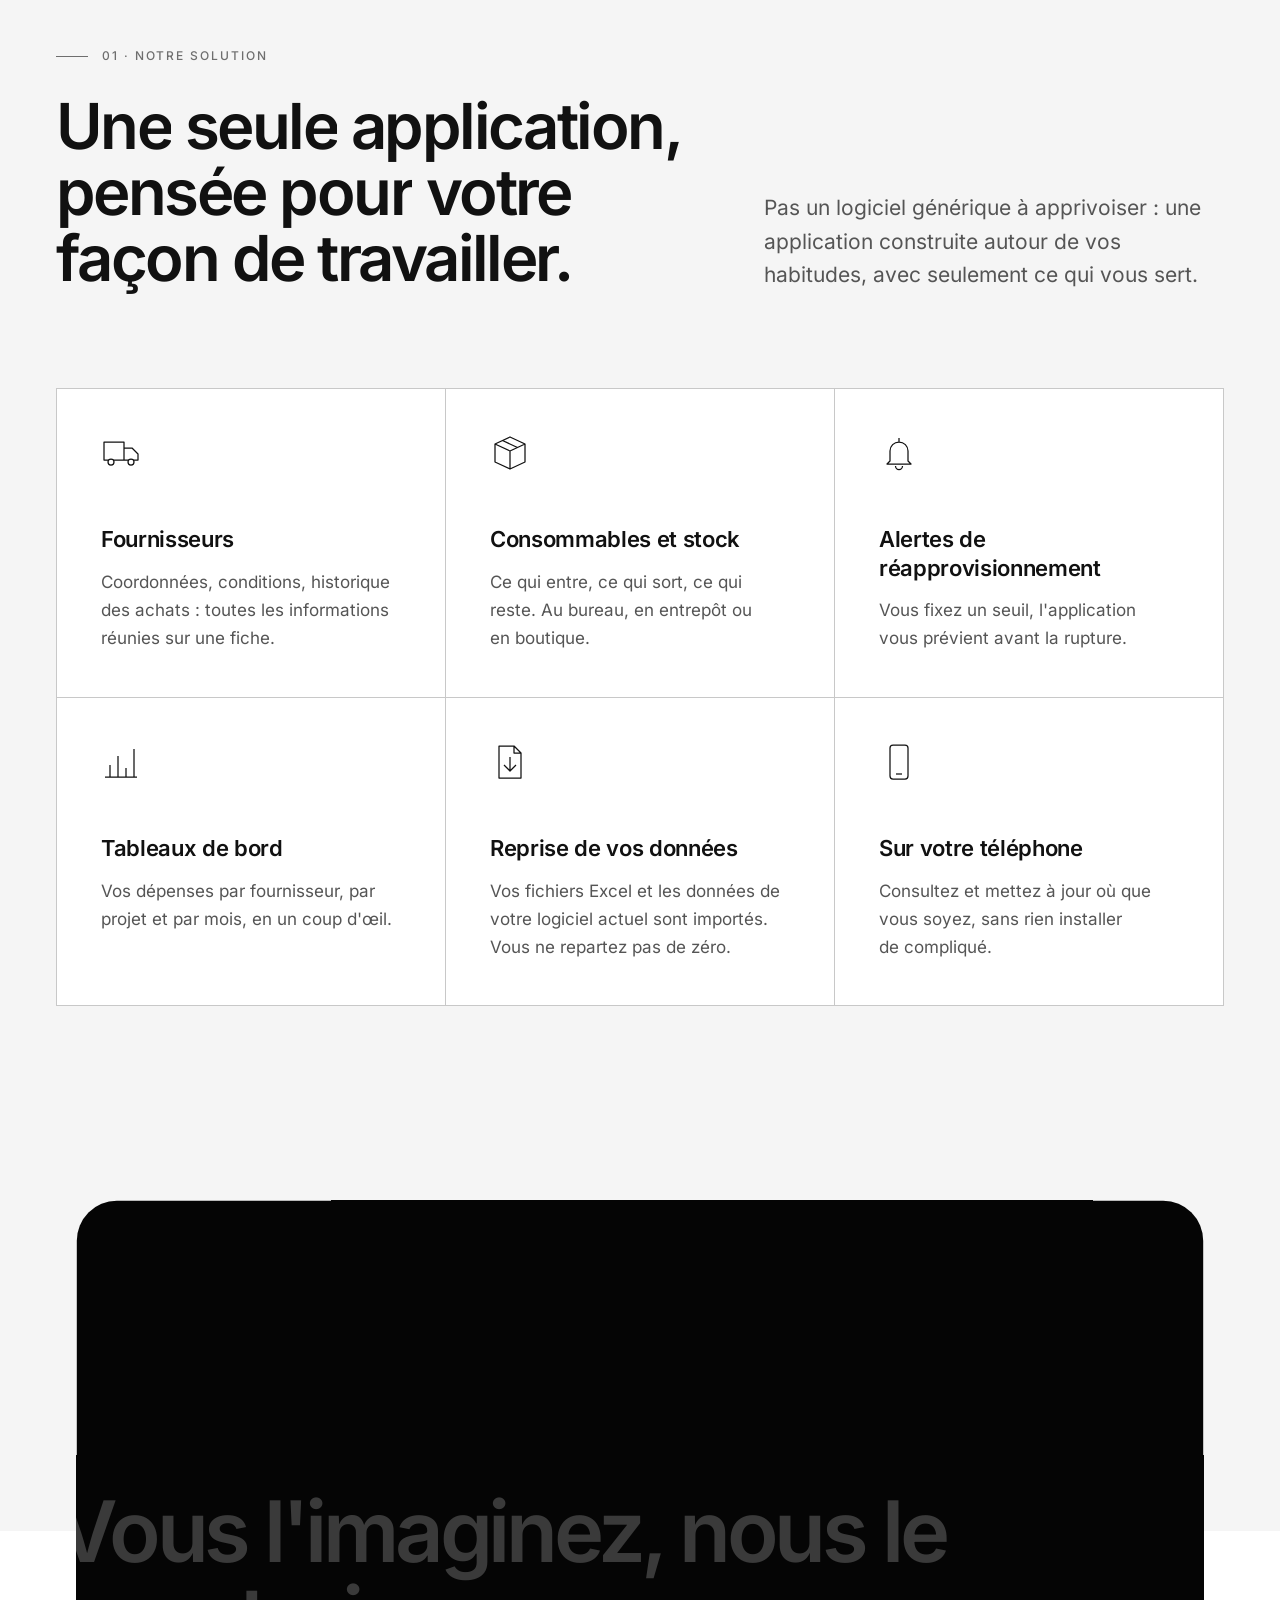
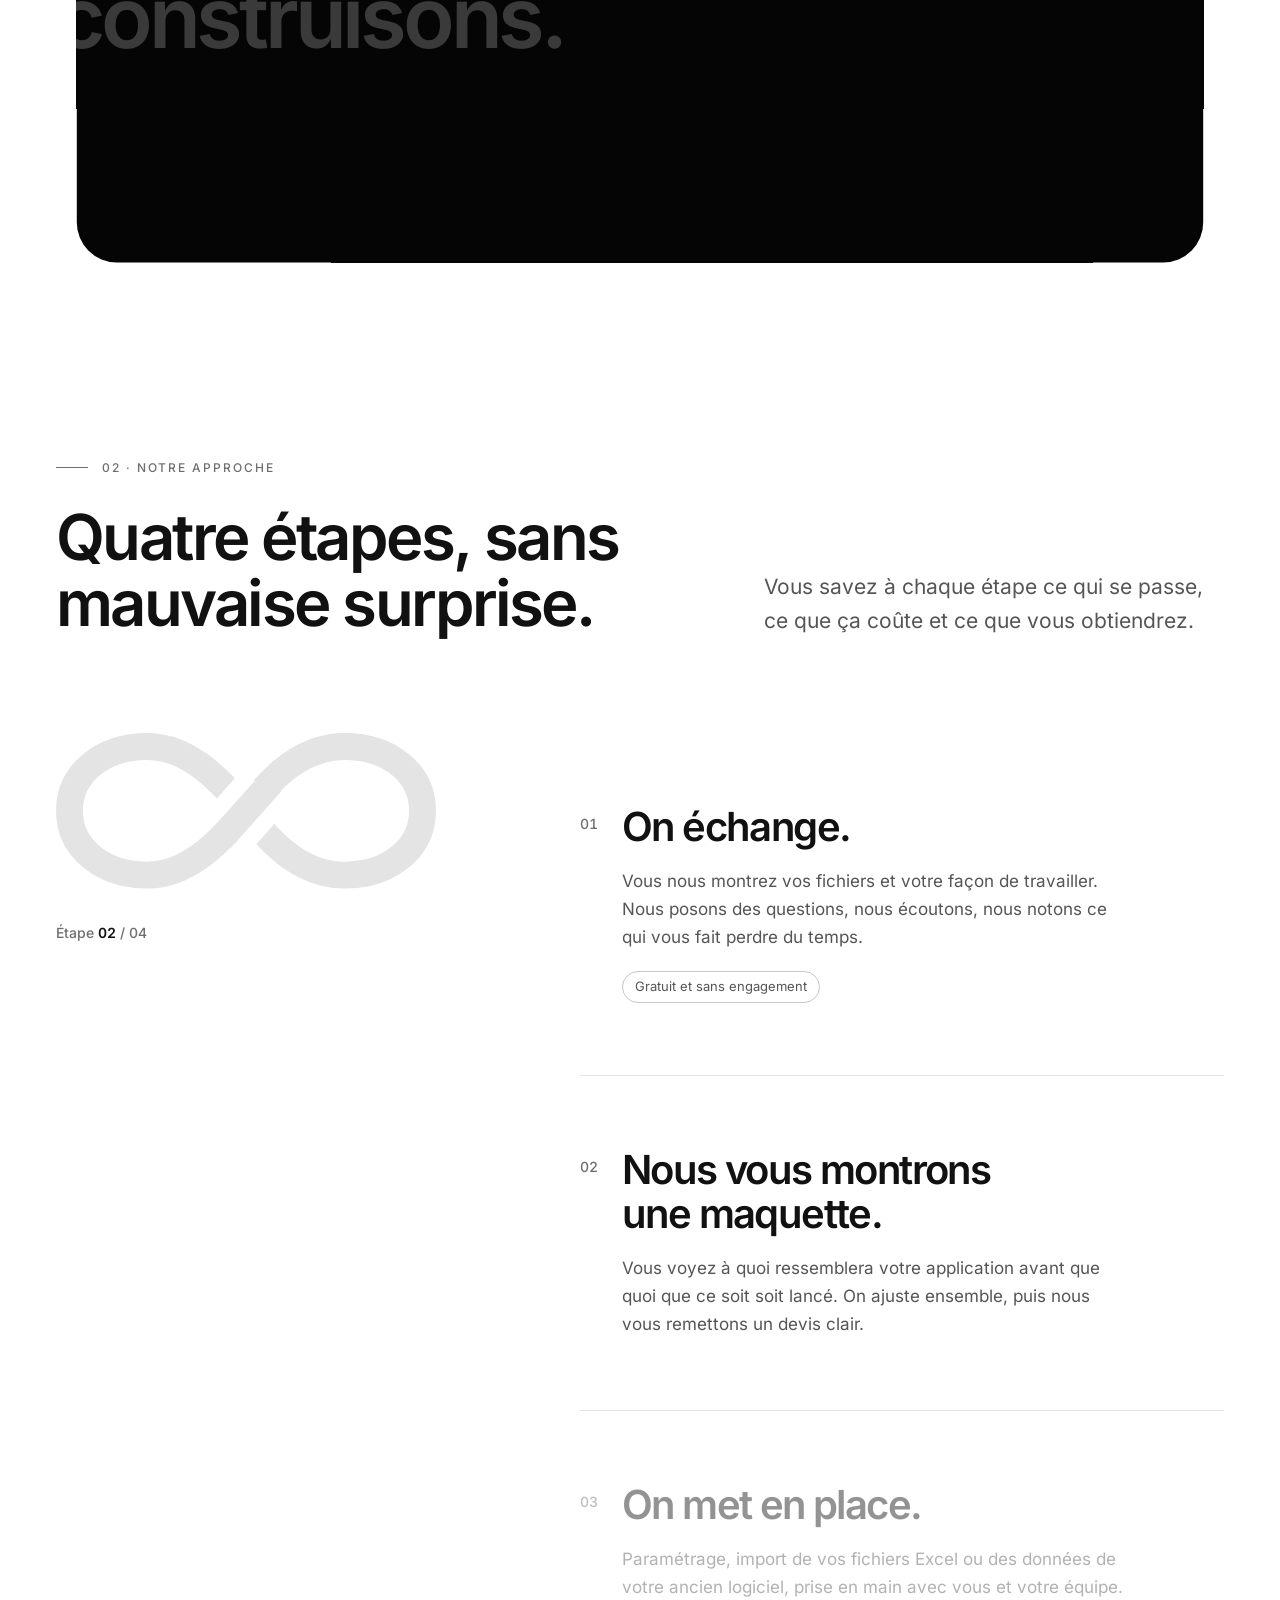
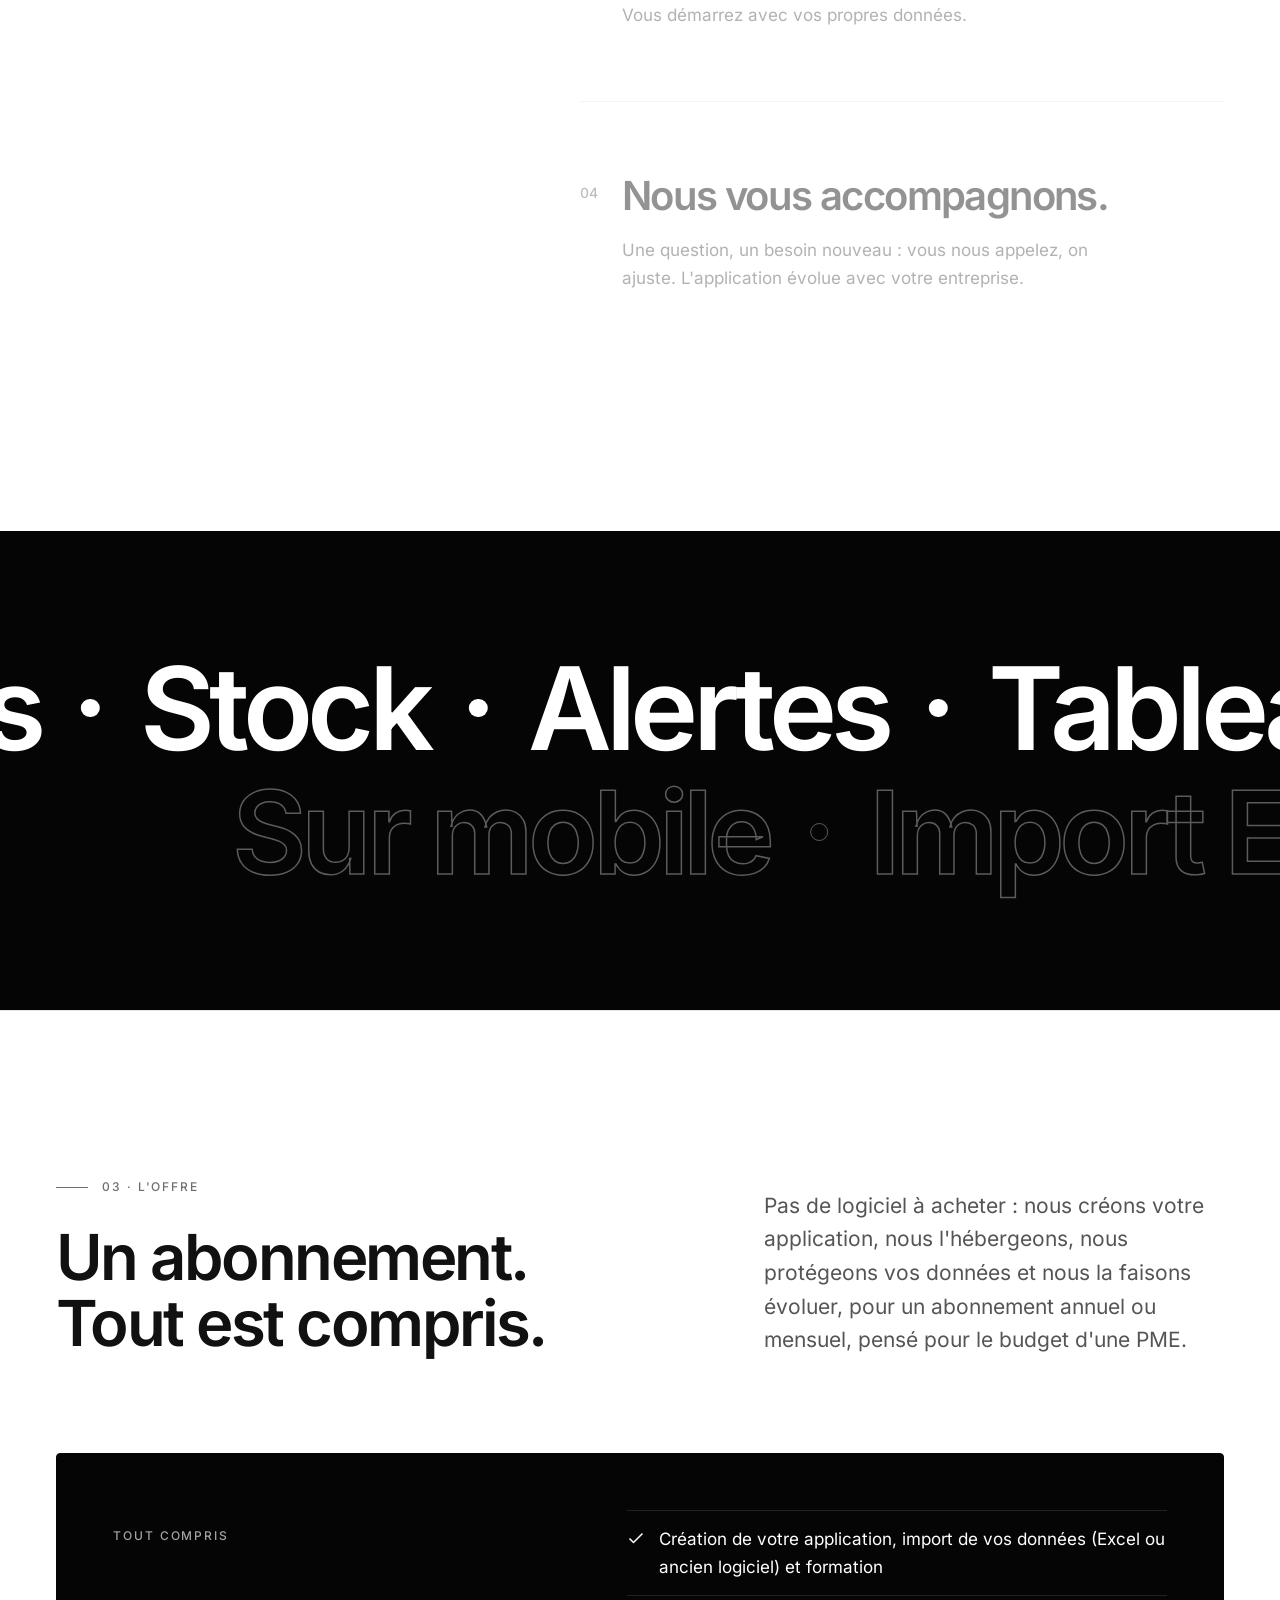
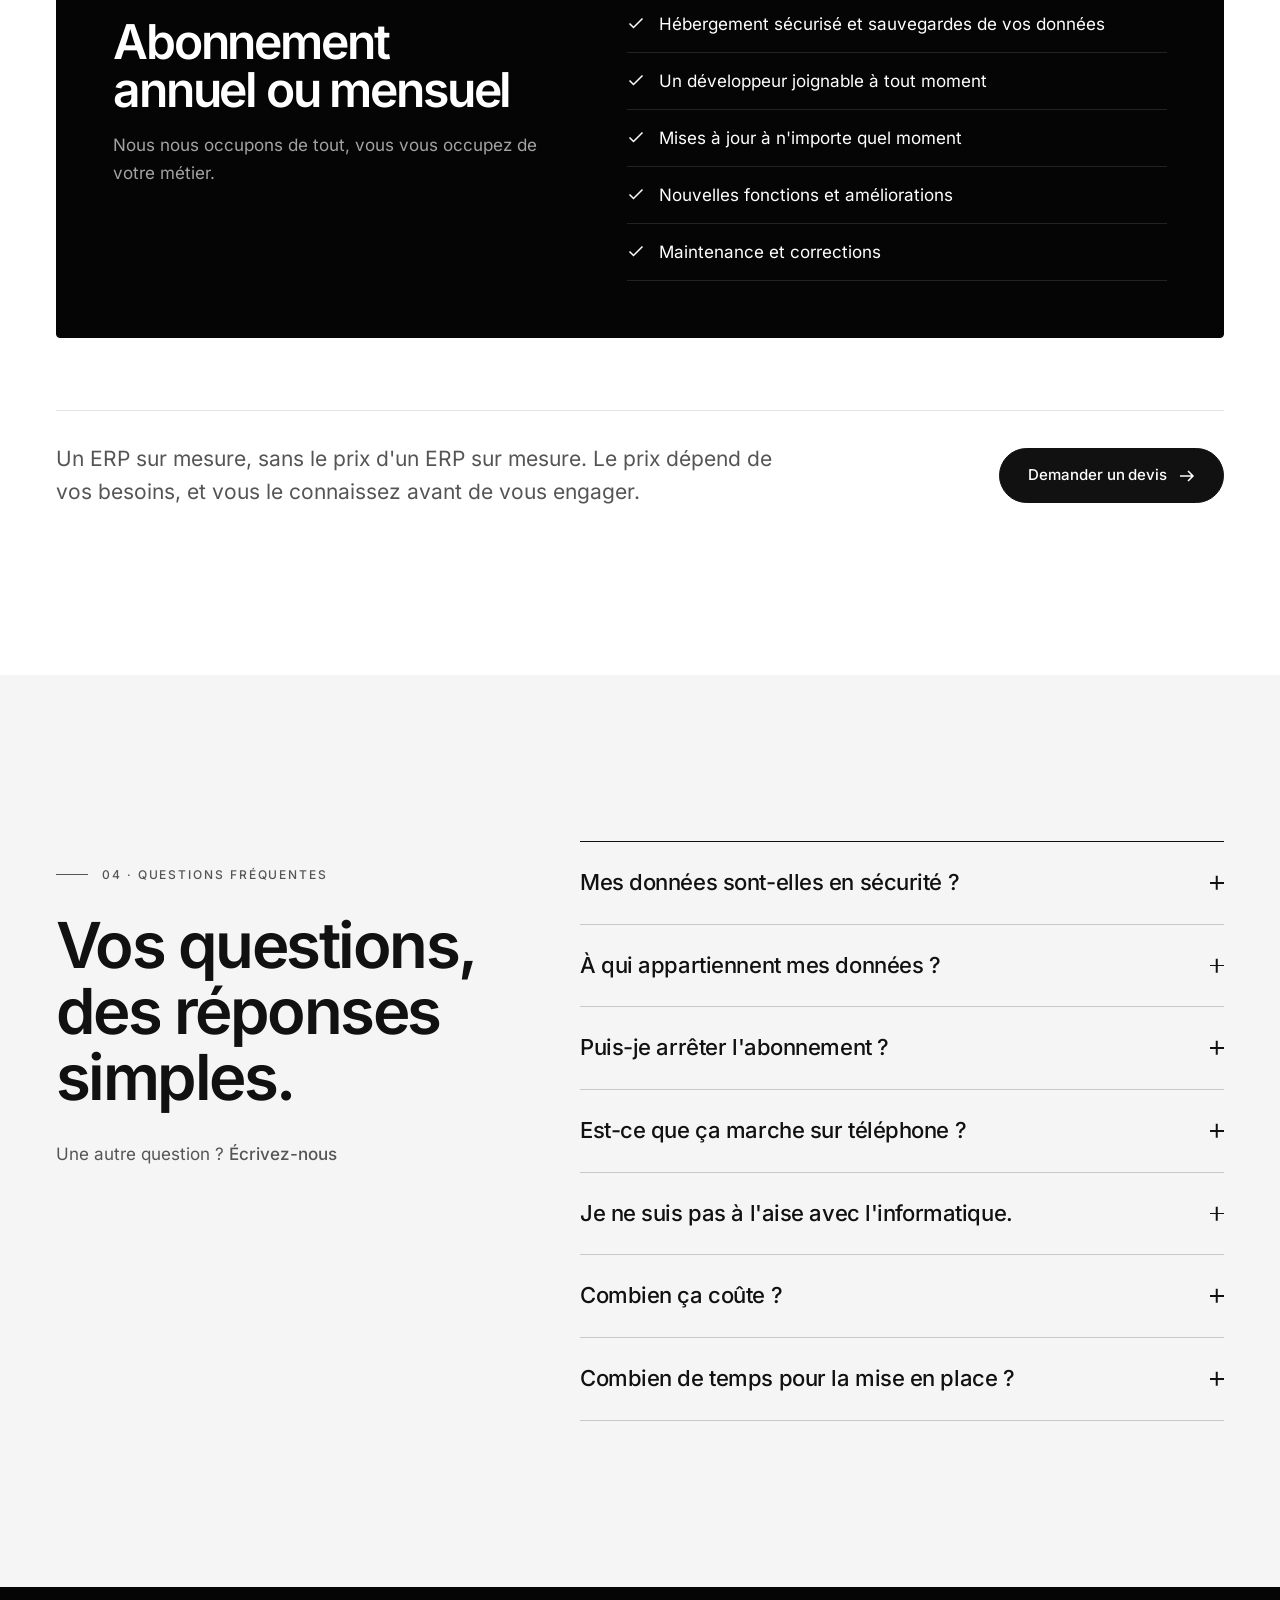
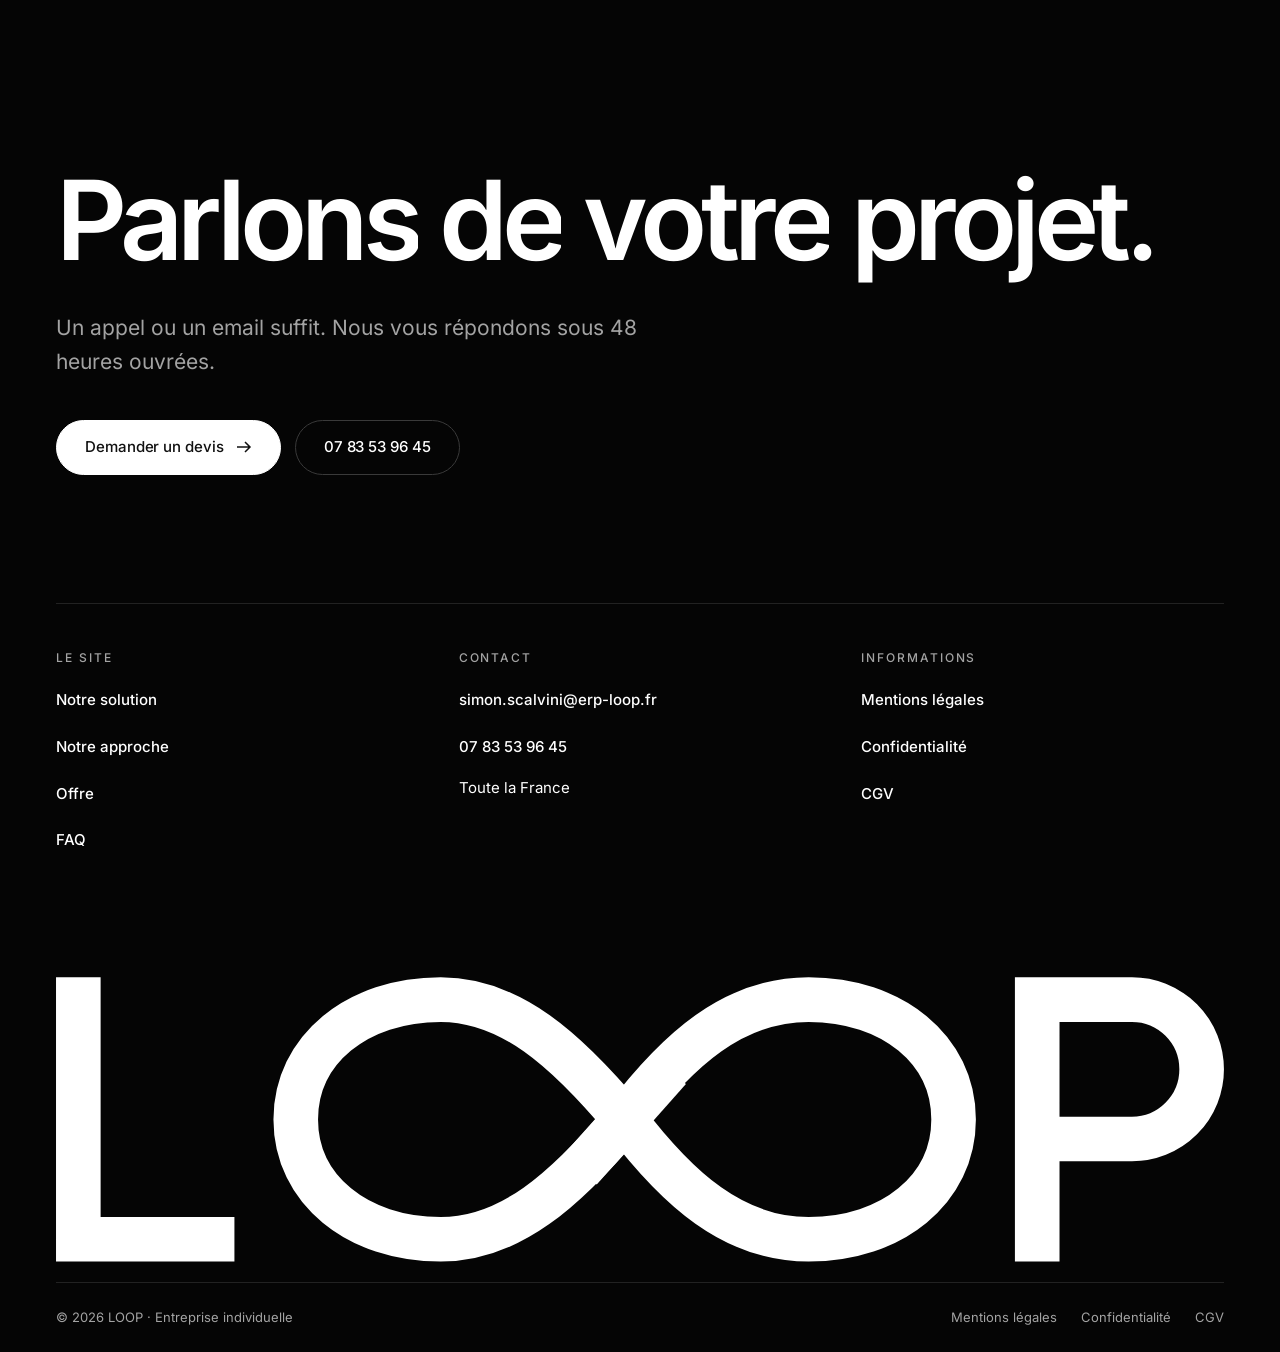
==== commit 195c95ce: "Accroche : « …par un outil taillé pour vous, qui évolue à l'infini. » Titre d'accueil, titre et imag" ====
--- a/index.html
+++ b/index.html
@@ -14,13 +14,13 @@
   <meta property="og:type" content="website">
   <meta property="og:locale" content="fr_FR">
   <meta property="og:site_name" content="LOOP">
-  <meta property="og:title" content="LOOP · Remplacez vos fichiers Excel et votre ERP par une application faite pour votre métier">
+  <meta property="og:title" content="LOOP · Remplacez vos fichiers Excel et votre ERP par un outil taillé pour vous, qui évolue à l’infini">
   <meta property="og:description" content="Fournisseurs, stock, alertes et dépenses par projet au même endroit, sur ordinateur comme sur téléphone.">
   <meta property="og:url" content="https://erp-loop.fr/">
   <meta property="og:image" content="https://erp-loop.fr/assets/img/og-image.png">
   <meta property="og:image:width" content="1200">
   <meta property="og:image:height" content="630">
-  <meta property="og:image:alt" content="Logo LOOP et le message : Remplacez vos fichiers Excel et votre ERP par une application faite pour votre métier.">
+  <meta property="og:image:alt" content="Logo LOOP et le message : Remplacez vos fichiers Excel et votre ERP par un outil taillé pour vous, qui évolue à l’infini.">
   <meta name="twitter:card" content="summary_large_image">
 
   <!-- ========== Icônes ========== -->
@@ -130,7 +130,7 @@
         <div class="hero-text" data-hero-text>
           <h1 class="hero-title" id="titre-accueil">
             <span class="line"><span style="--i:0">Remplacez vos fichiers Excel et votre ERP</span></span>
-            <span class="line line--muted"><span style="--i:1">par une application faite pour votre métier.</span></span>
+            <span class="line line--muted"><span style="--i:1">par un outil taillé pour vous, qui évolue à l’infini.</span></span>
           </h1>
 
           <div class="hero-actions hero-fade" style="--i:2">
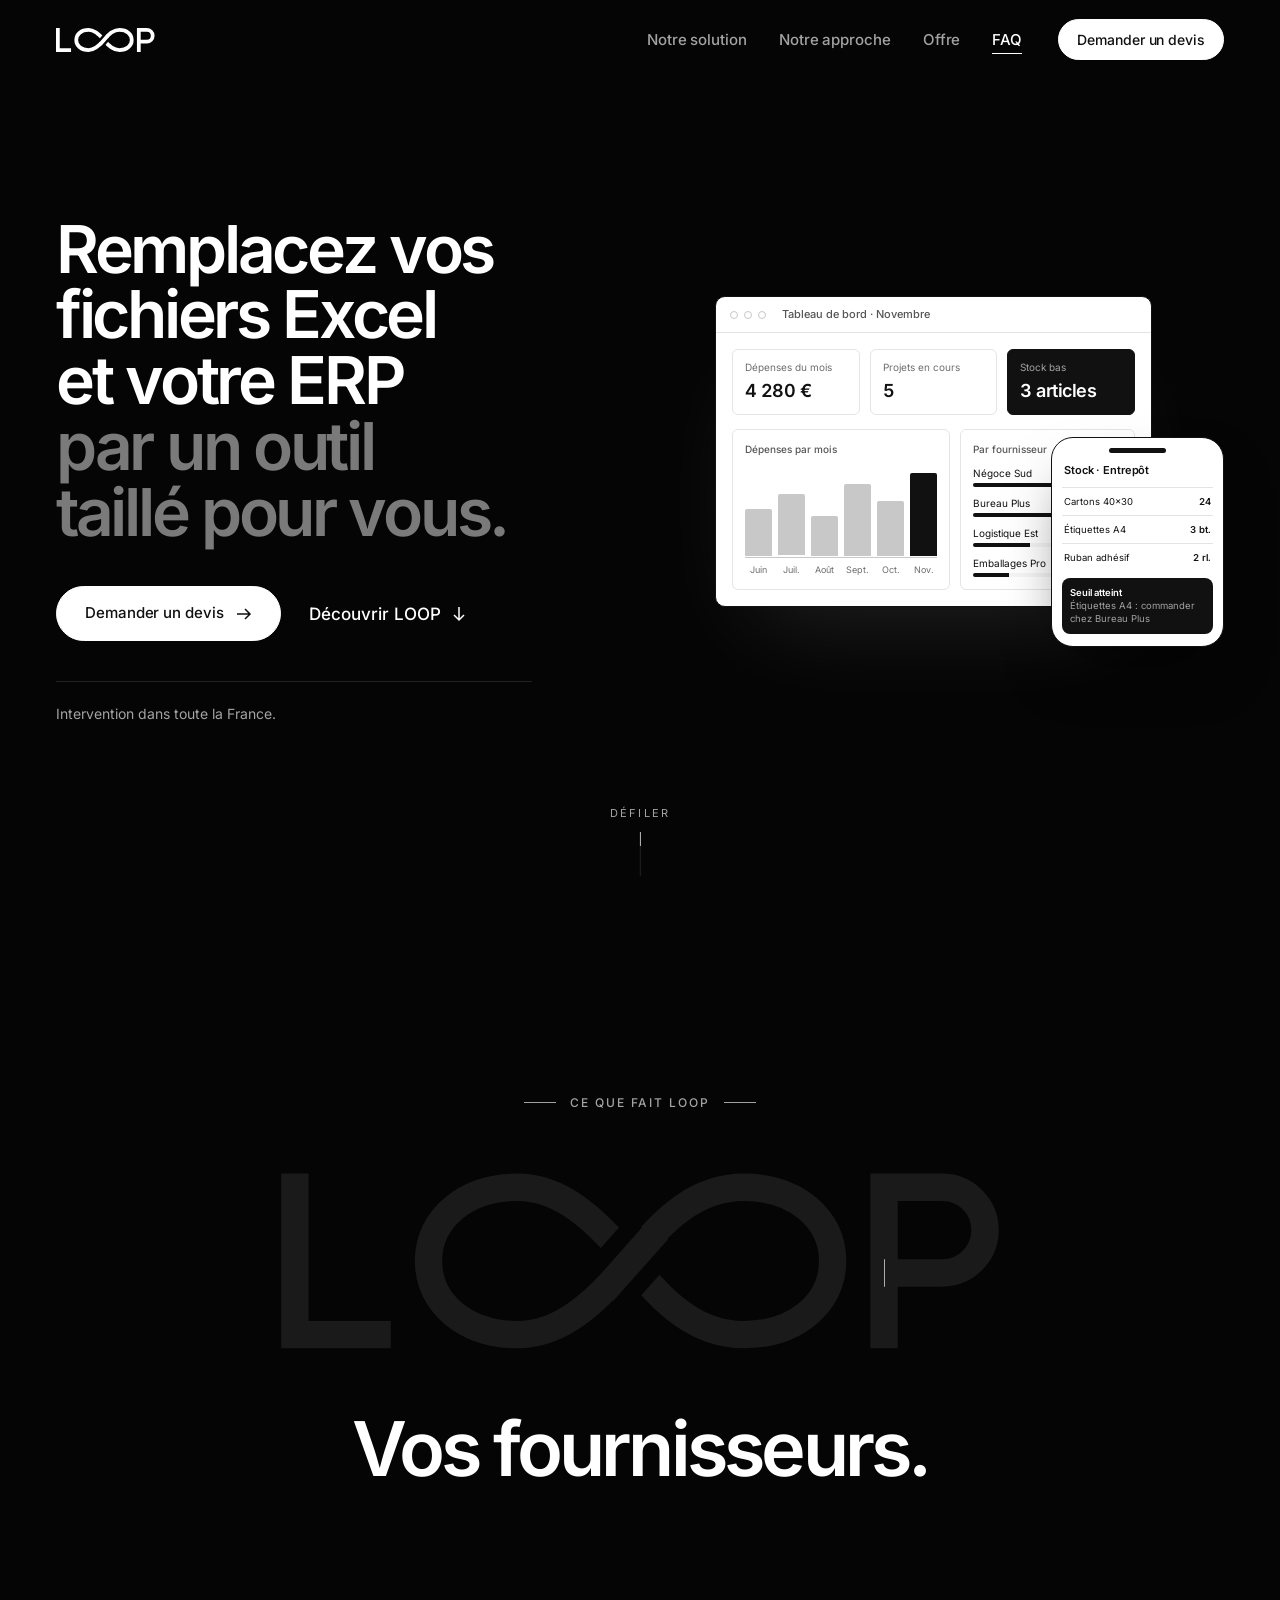
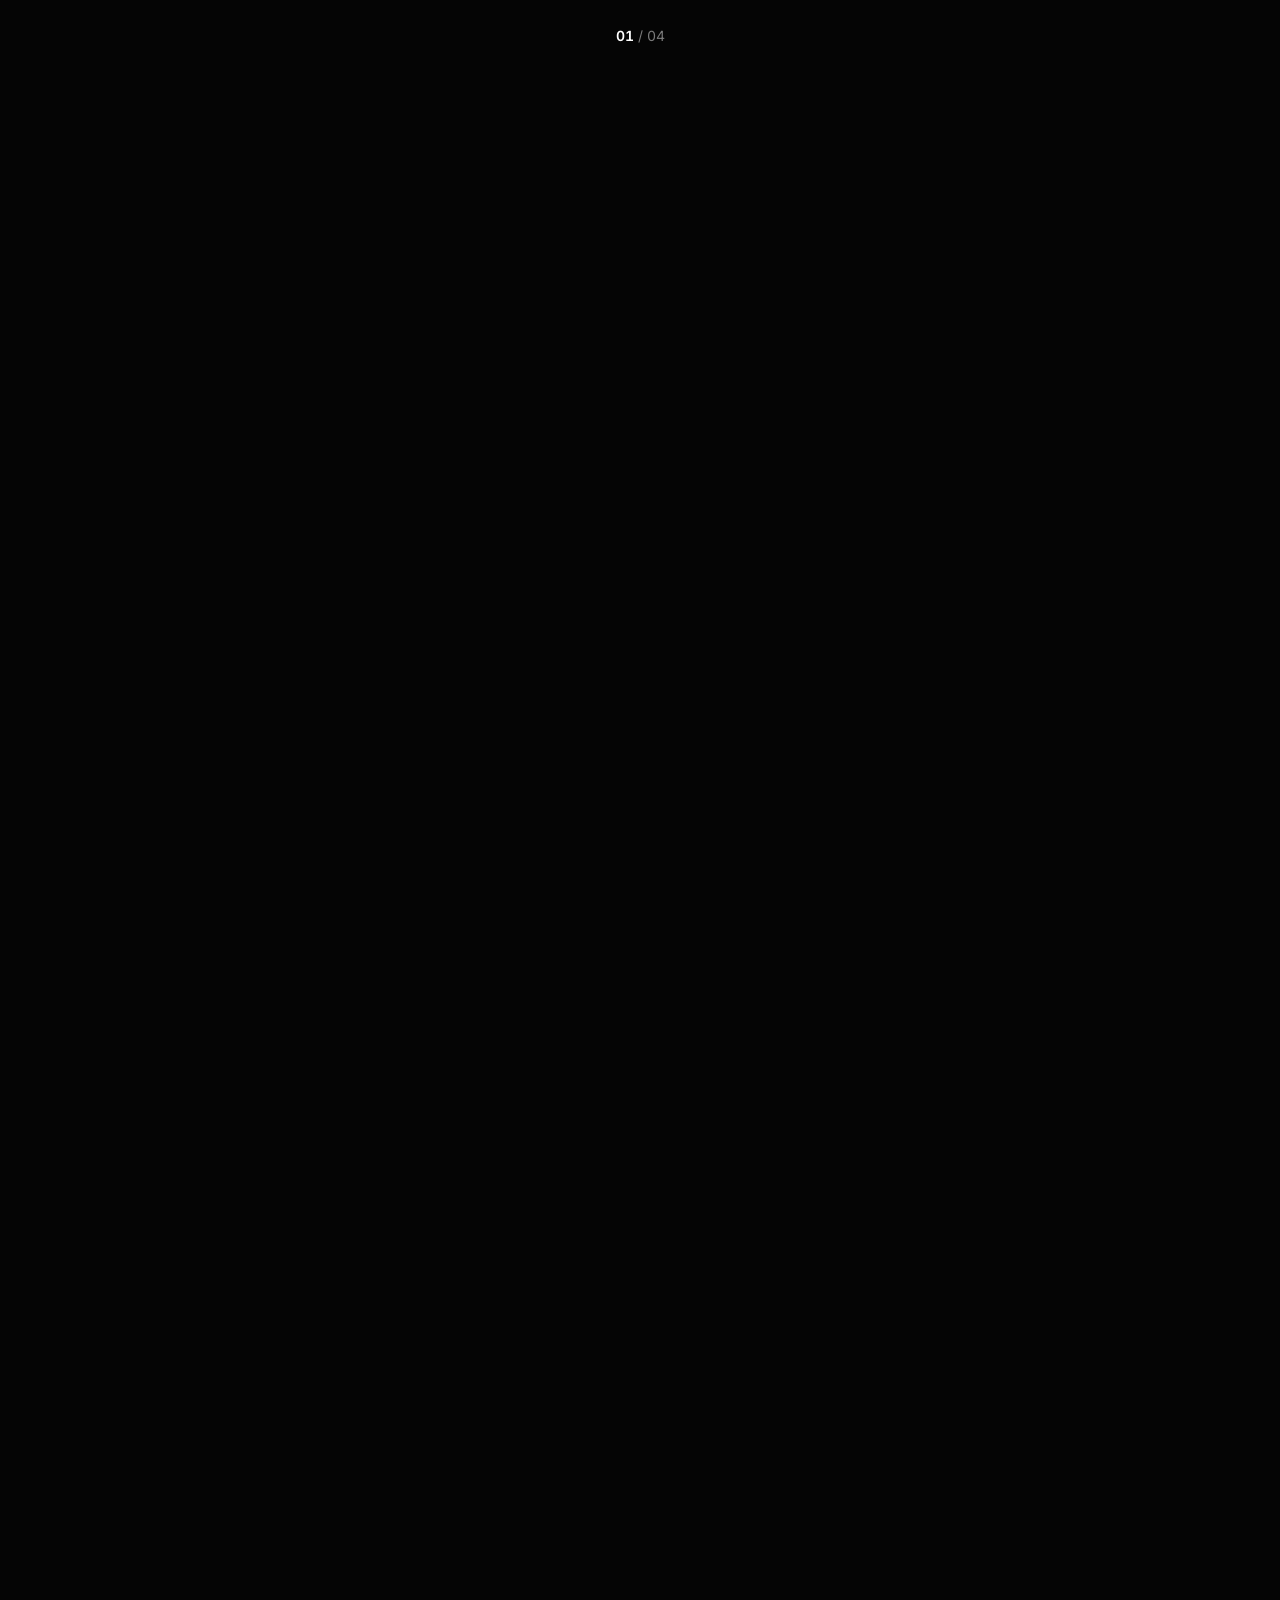
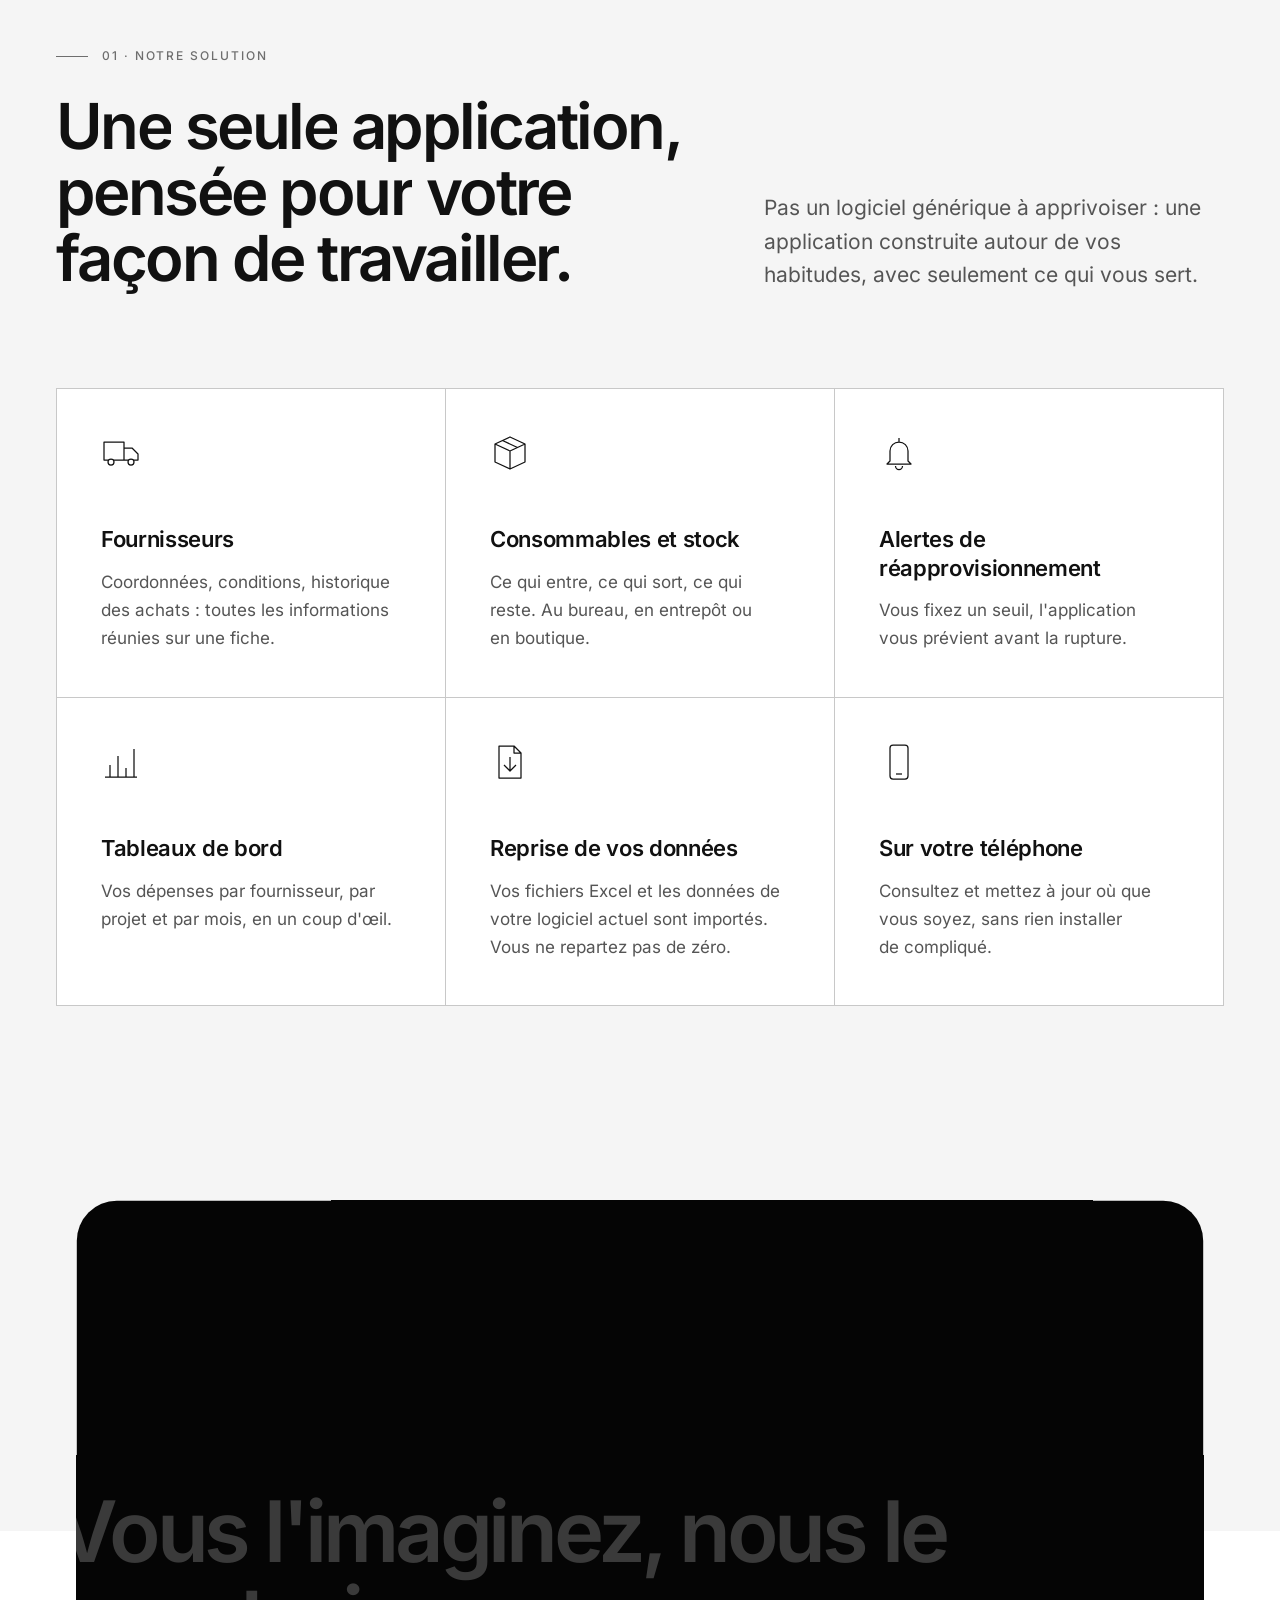
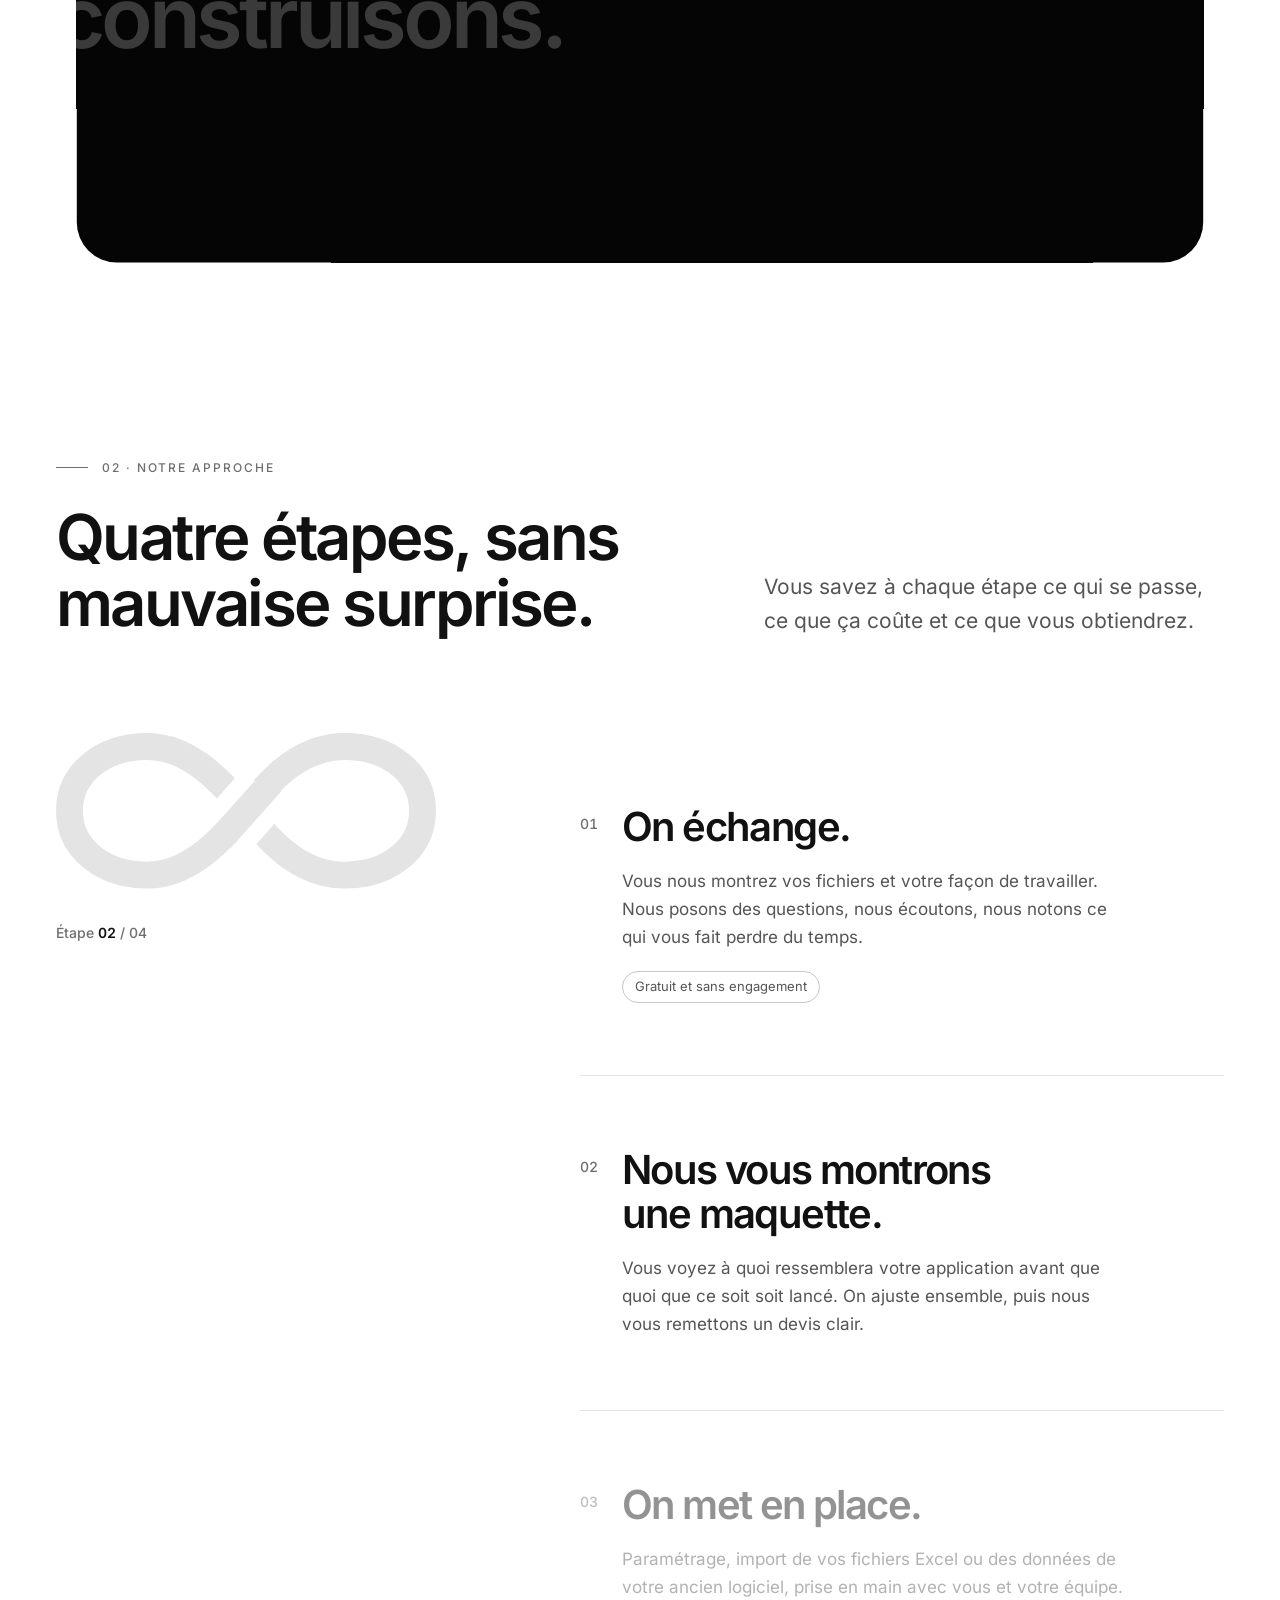
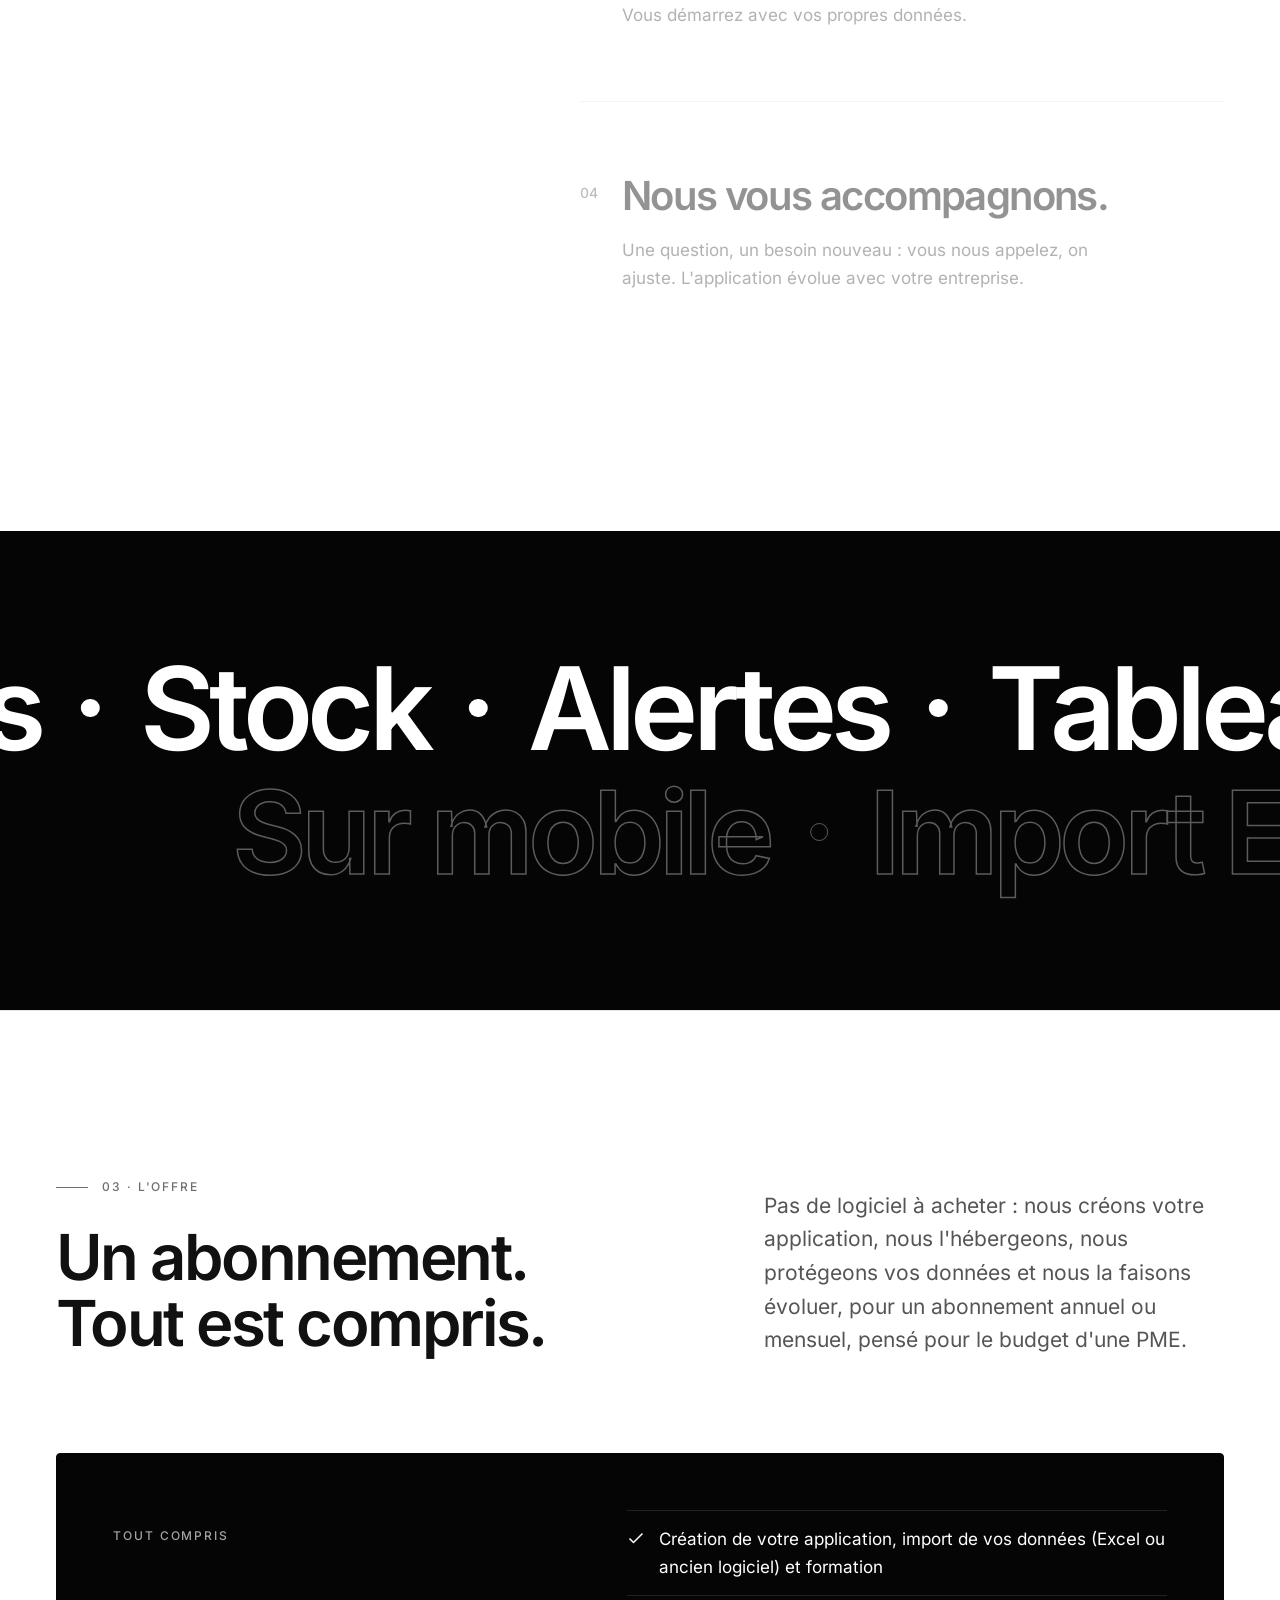
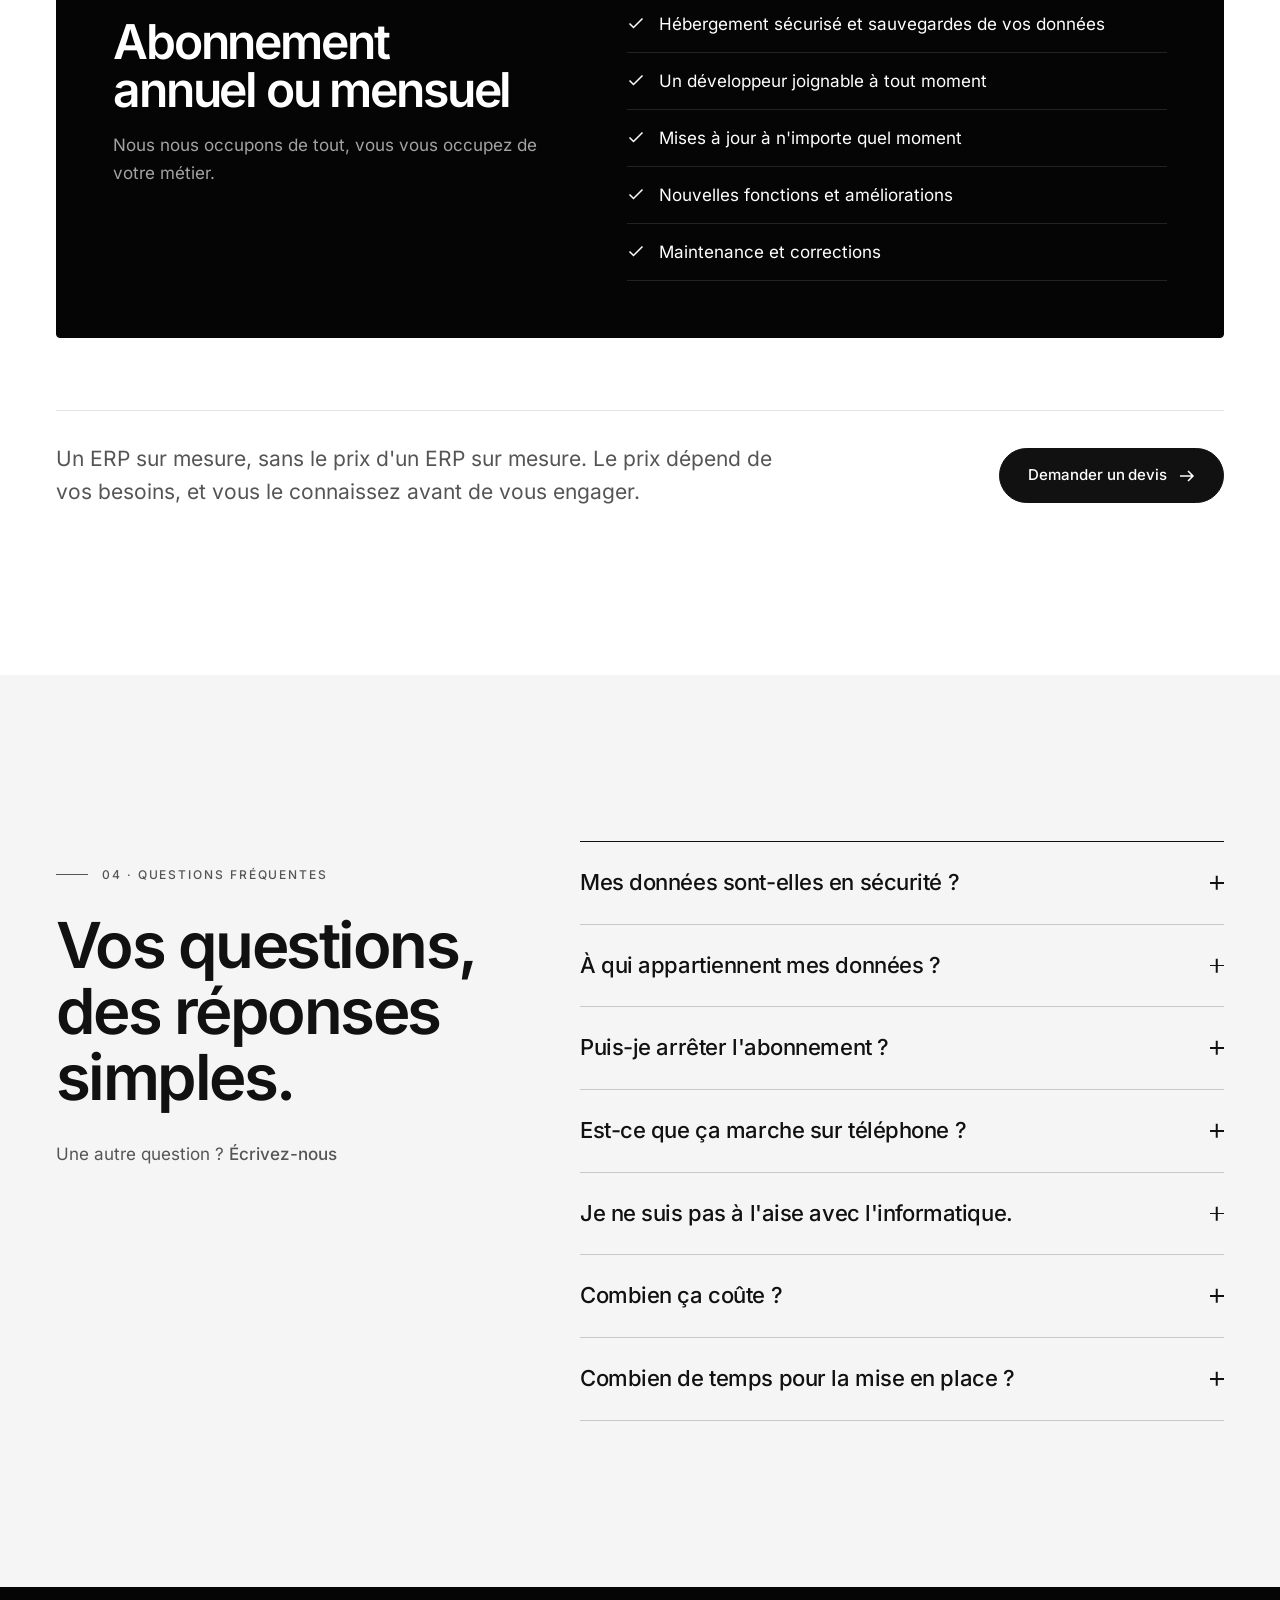
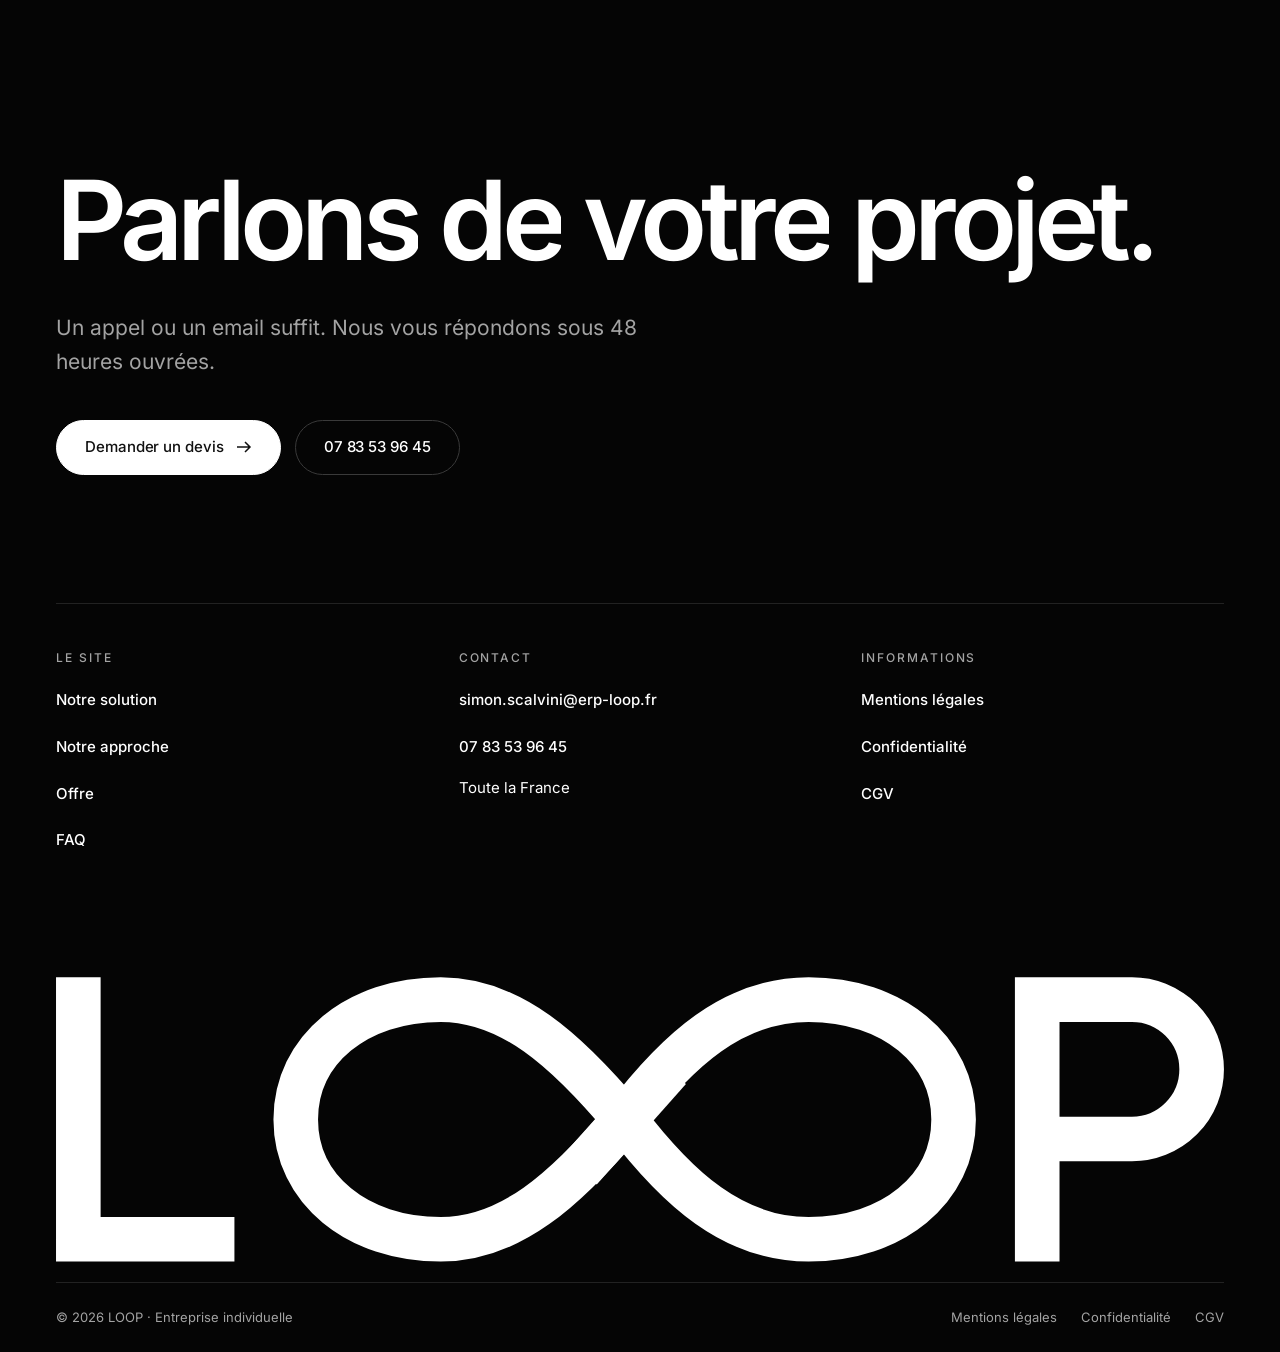
==== commit 217cb3b2: "Accroche : « …par un outil taillé pour vous. » Co-Authored-By: Claude Opus 5.5 <noreply@anthropic.co" ====
--- a/index.html
+++ b/index.html
@@ -14,13 +14,13 @@
   <meta property="og:type" content="website">
   <meta property="og:locale" content="fr_FR">
   <meta property="og:site_name" content="LOOP">
-  <meta property="og:title" content="LOOP · Remplacez vos fichiers Excel et votre ERP par un outil taillé pour vous, qui évolue à l’infini">
+  <meta property="og:title" content="LOOP · Remplacez vos fichiers Excel et votre ERP par un outil taillé pour vous">
   <meta property="og:description" content="Fournisseurs, stock, alertes et dépenses par projet au même endroit, sur ordinateur comme sur téléphone.">
   <meta property="og:url" content="https://erp-loop.fr/">
   <meta property="og:image" content="https://erp-loop.fr/assets/img/og-image.png">
   <meta property="og:image:width" content="1200">
   <meta property="og:image:height" content="630">
-  <meta property="og:image:alt" content="Logo LOOP et le message : Remplacez vos fichiers Excel et votre ERP par un outil taillé pour vous, qui évolue à l’infini.">
+  <meta property="og:image:alt" content="Logo LOOP et le message : Remplacez vos fichiers Excel et votre ERP par un outil taillé pour vous.">
   <meta name="twitter:card" content="summary_large_image">
 
   <!-- ========== Icônes ========== -->
@@ -130,7 +130,7 @@
         <div class="hero-text" data-hero-text>
           <h1 class="hero-title" id="titre-accueil">
             <span class="line"><span style="--i:0">Remplacez vos fichiers Excel et votre ERP</span></span>
-            <span class="line line--muted"><span style="--i:1">par un outil taillé pour vous, qui évolue à l’infini.</span></span>
+            <span class="line line--muted"><span style="--i:1">par un outil taillé pour vous.</span></span>
           </h1>
 
           <div class="hero-actions hero-fade" style="--i:2">
